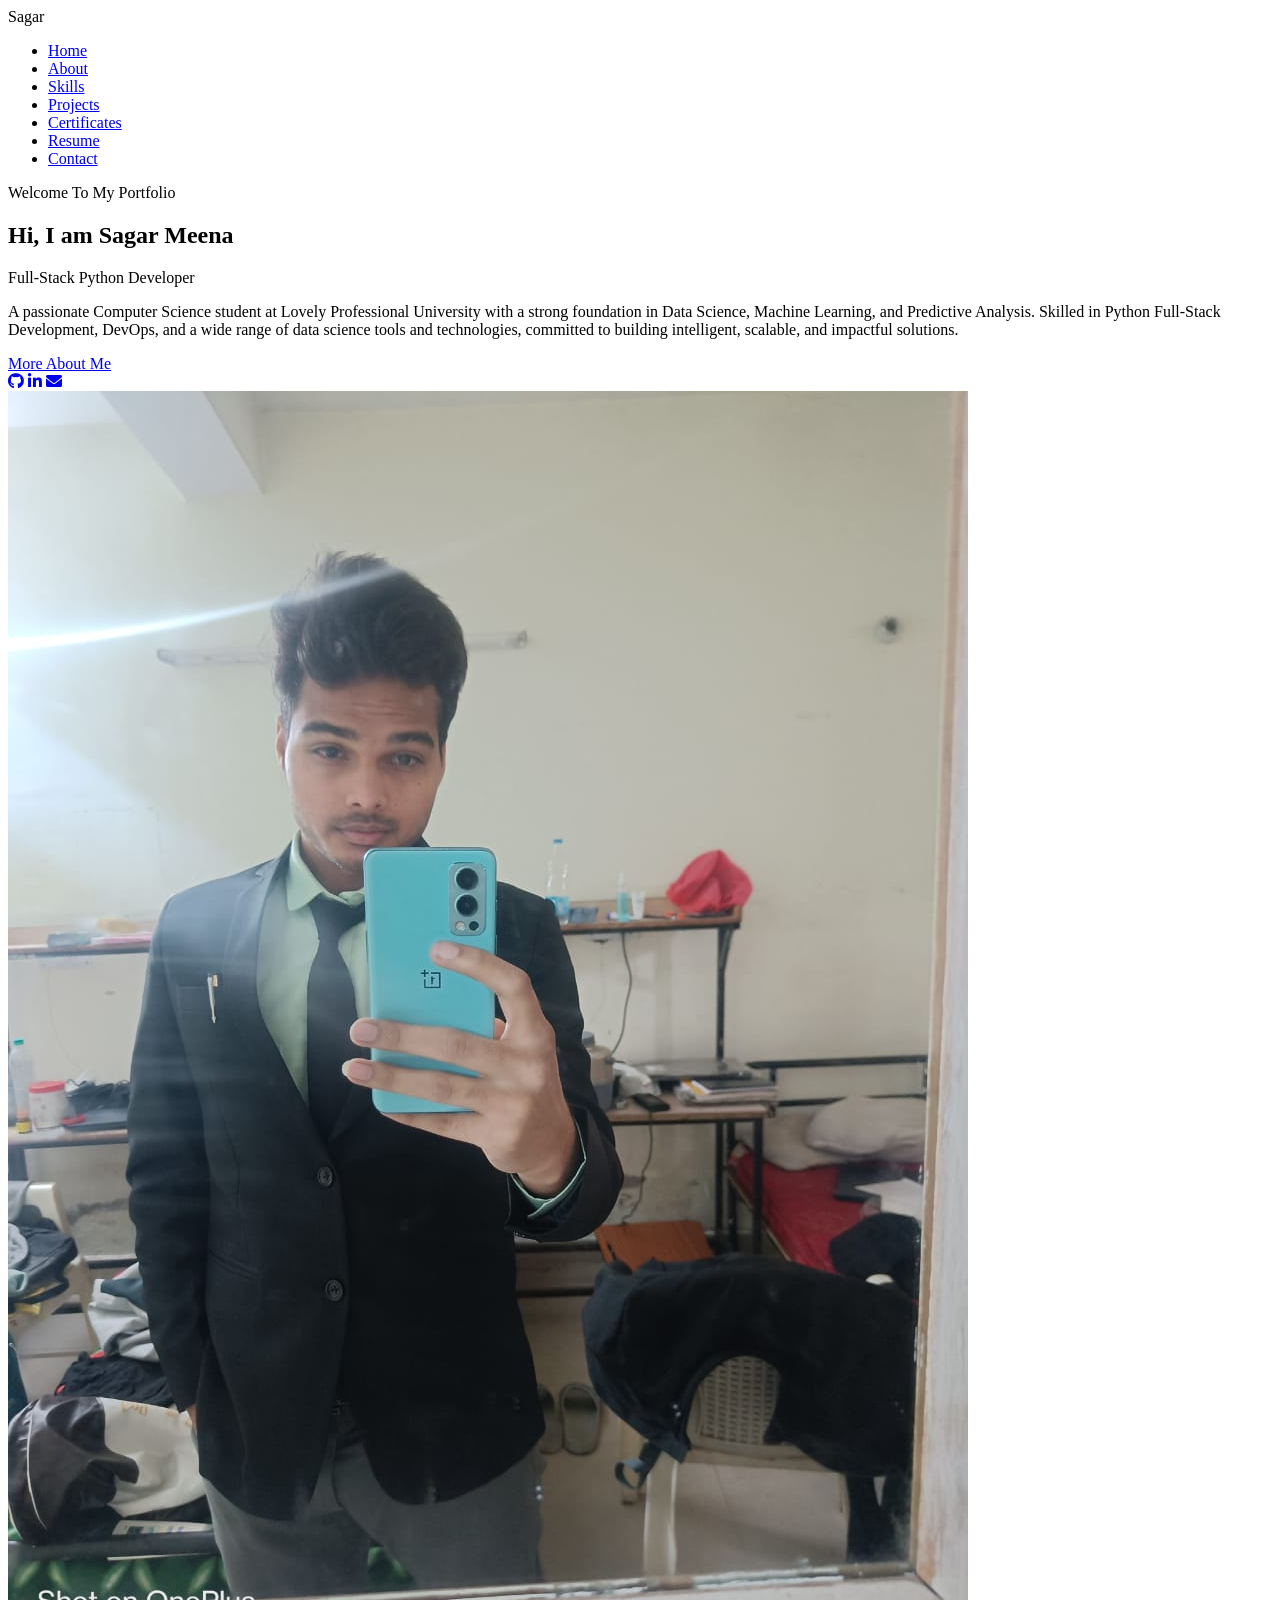
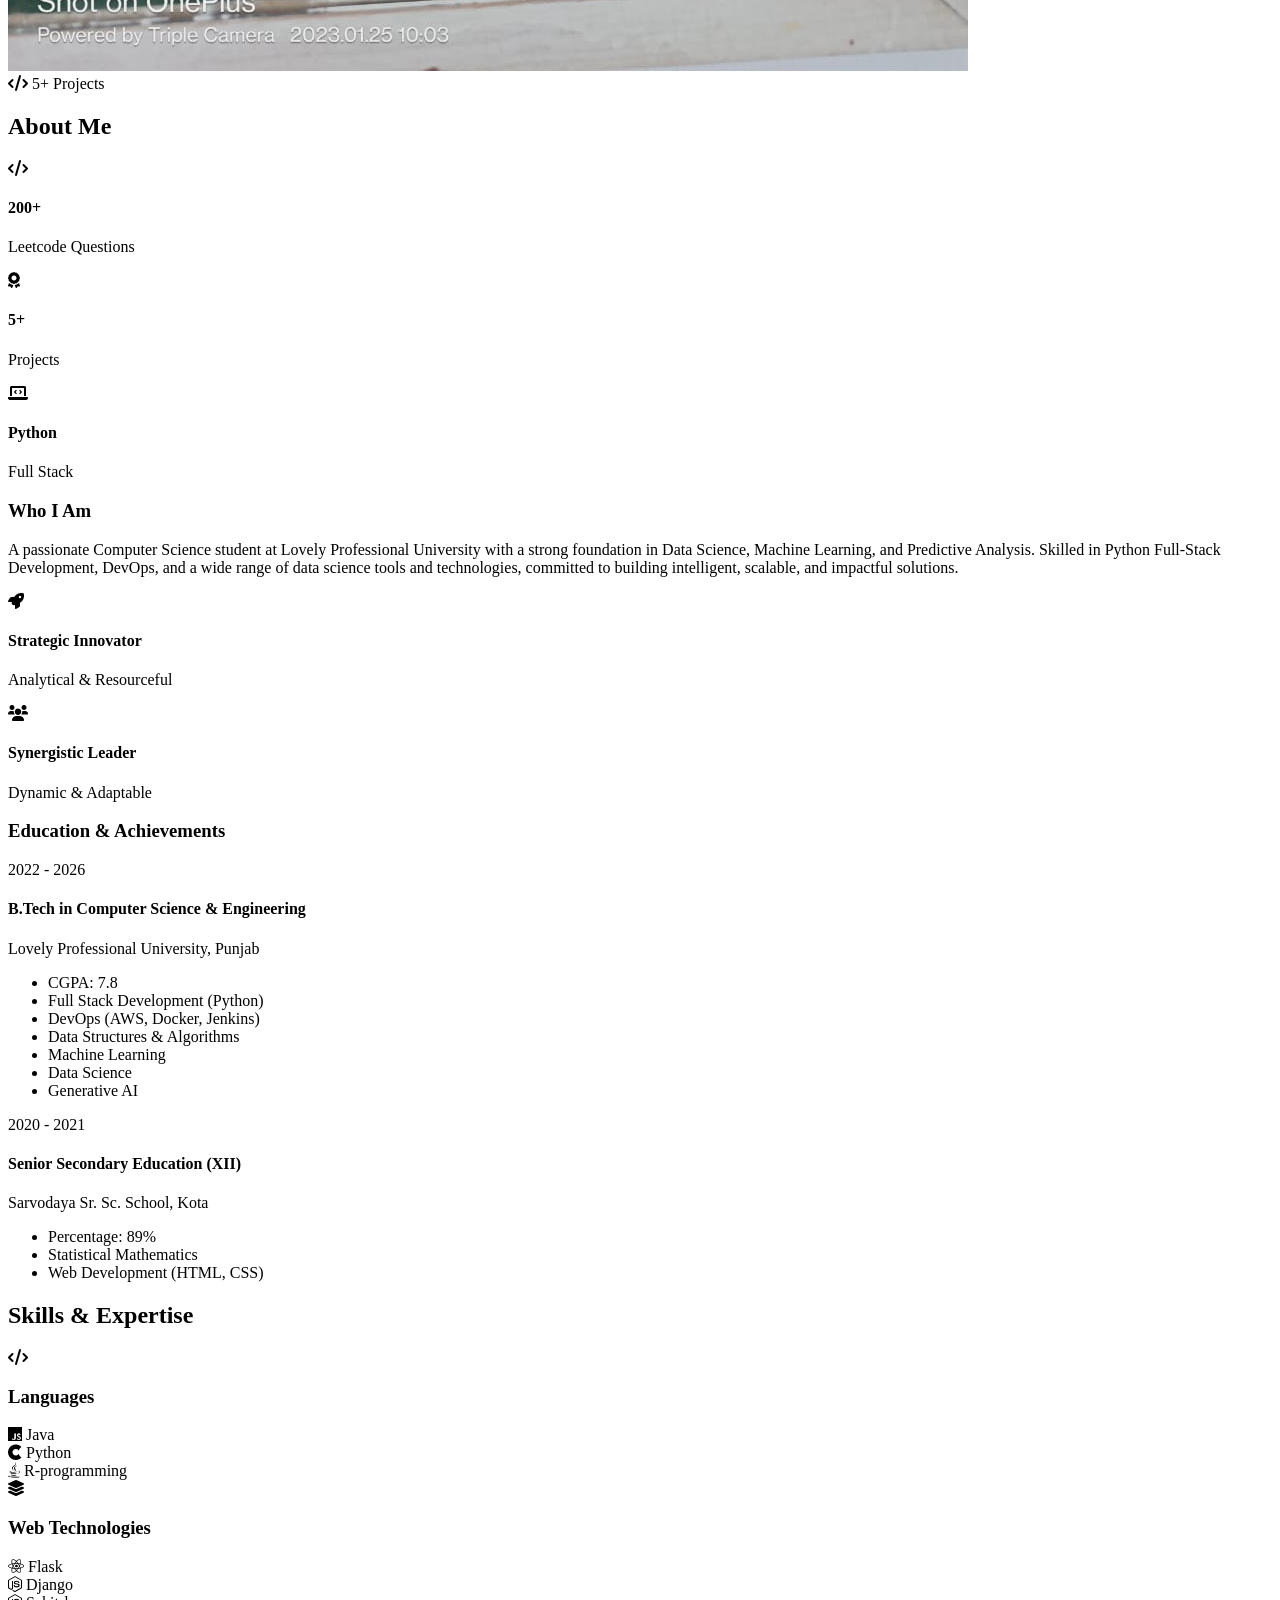
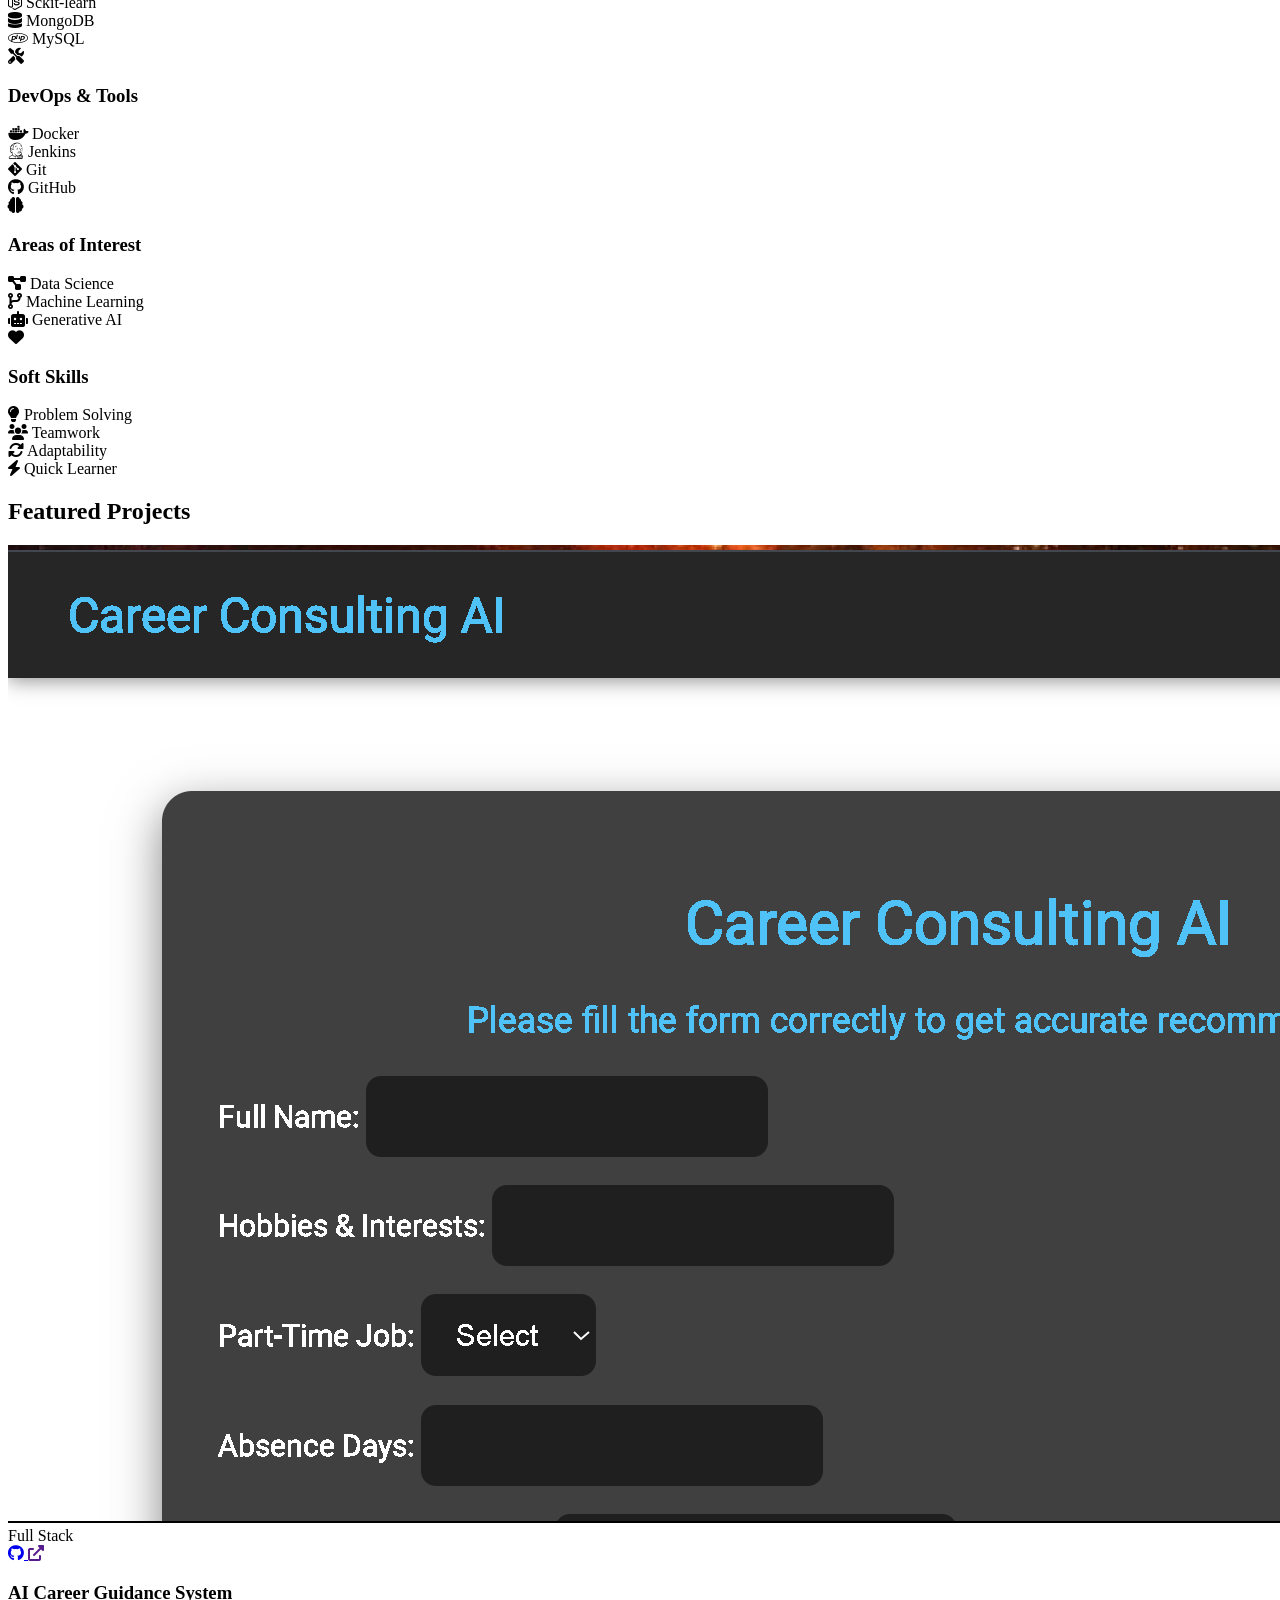
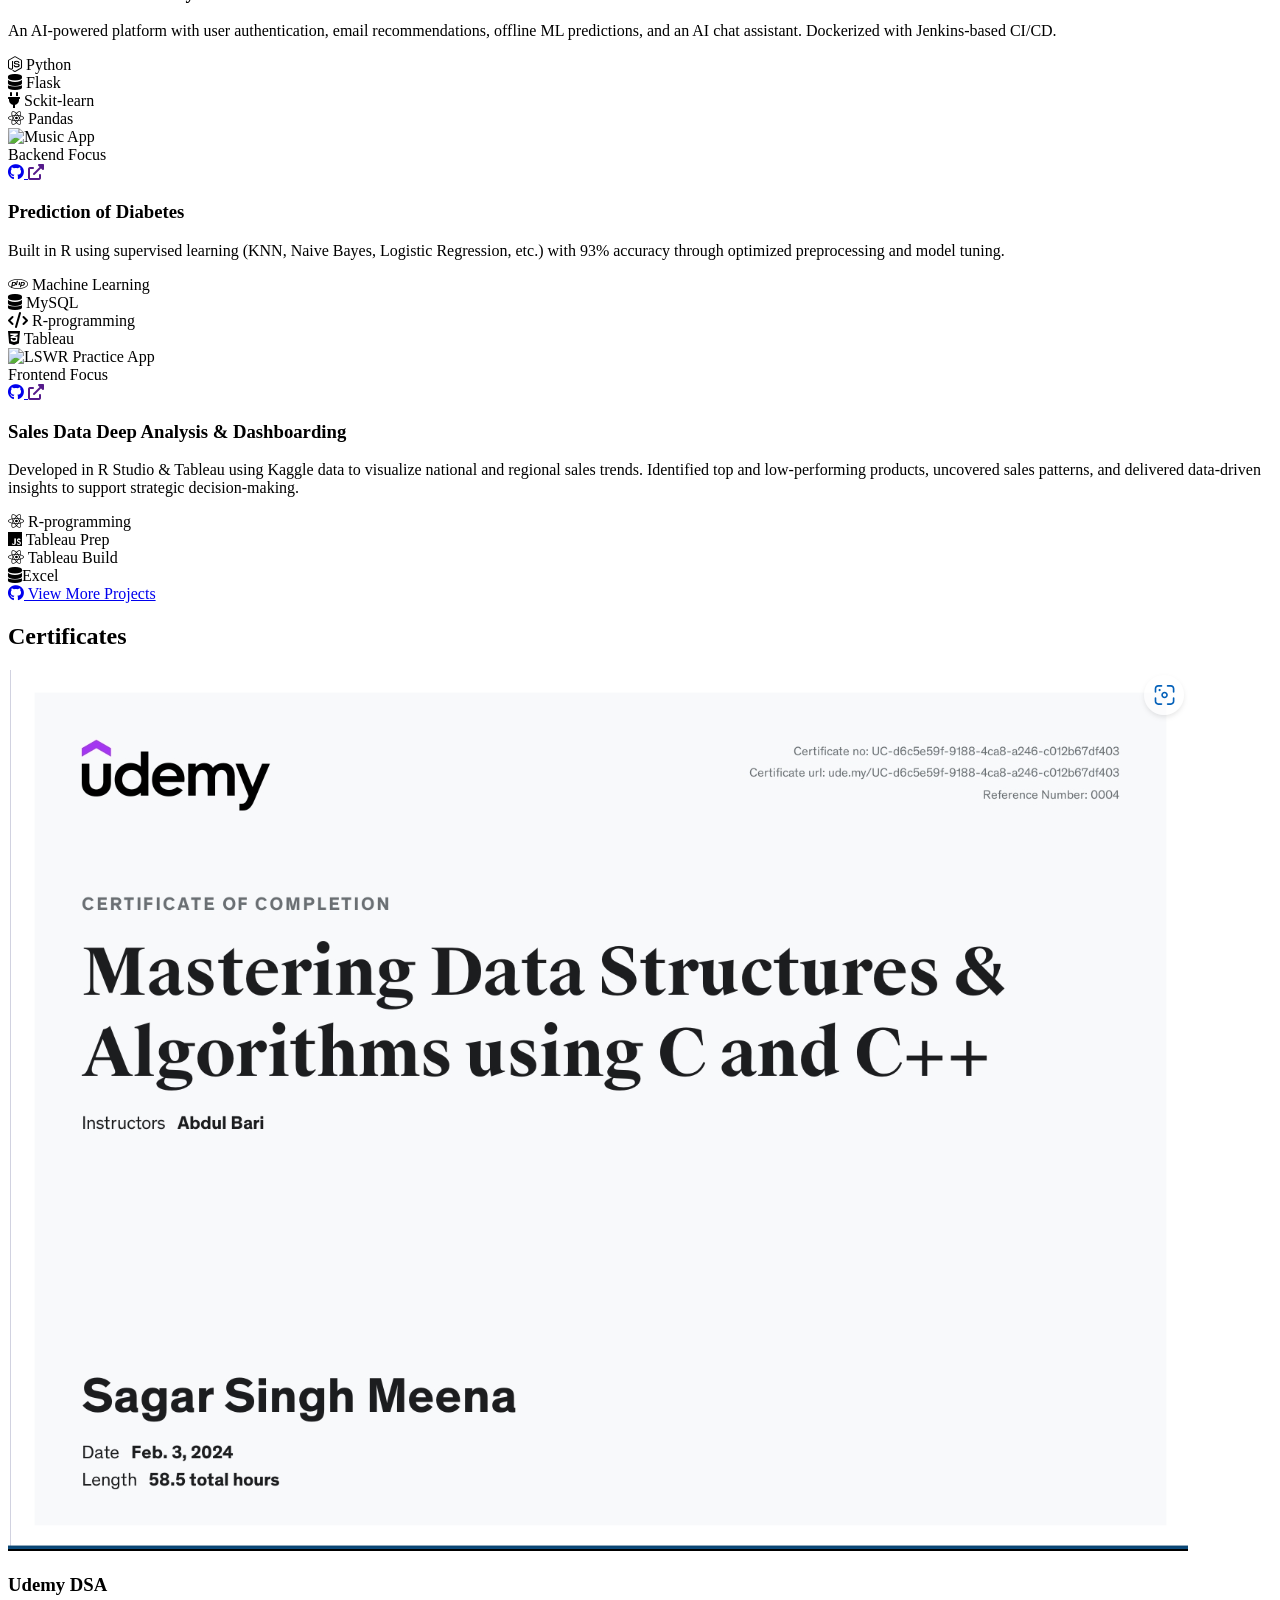
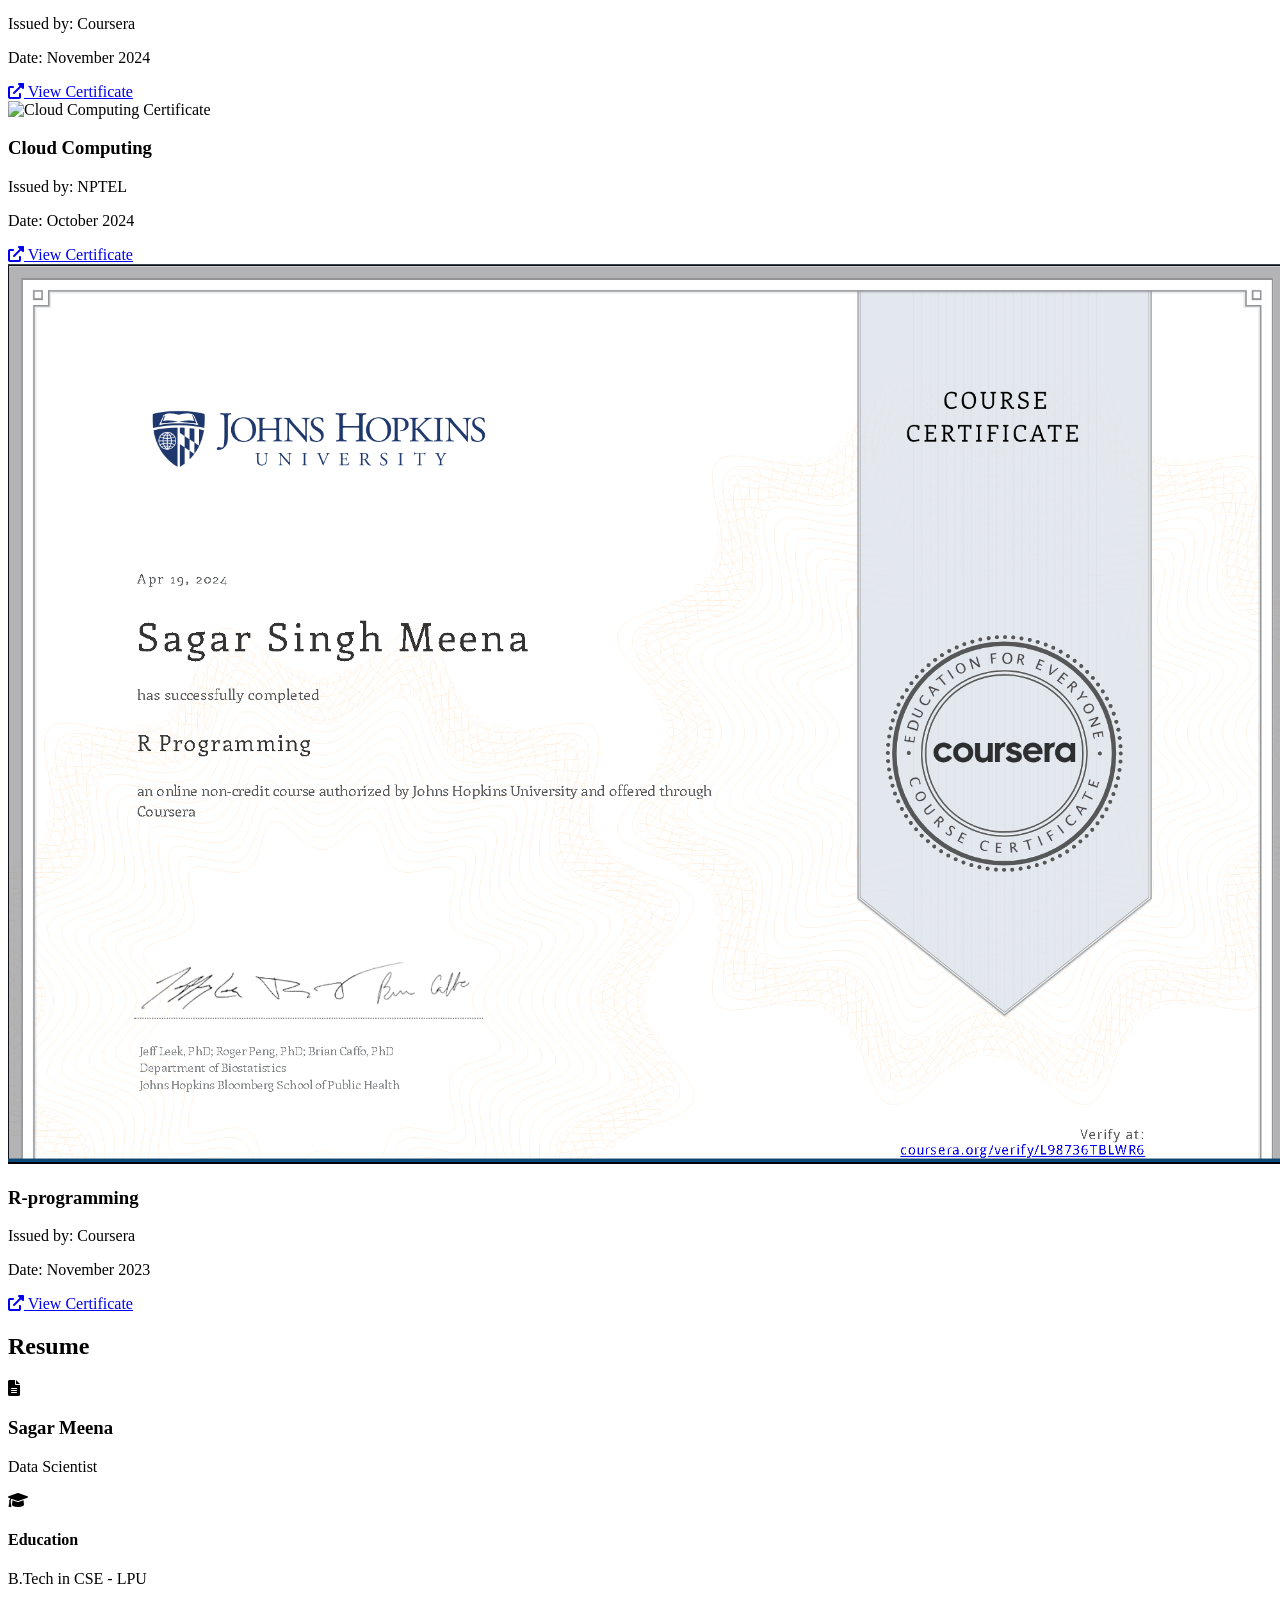
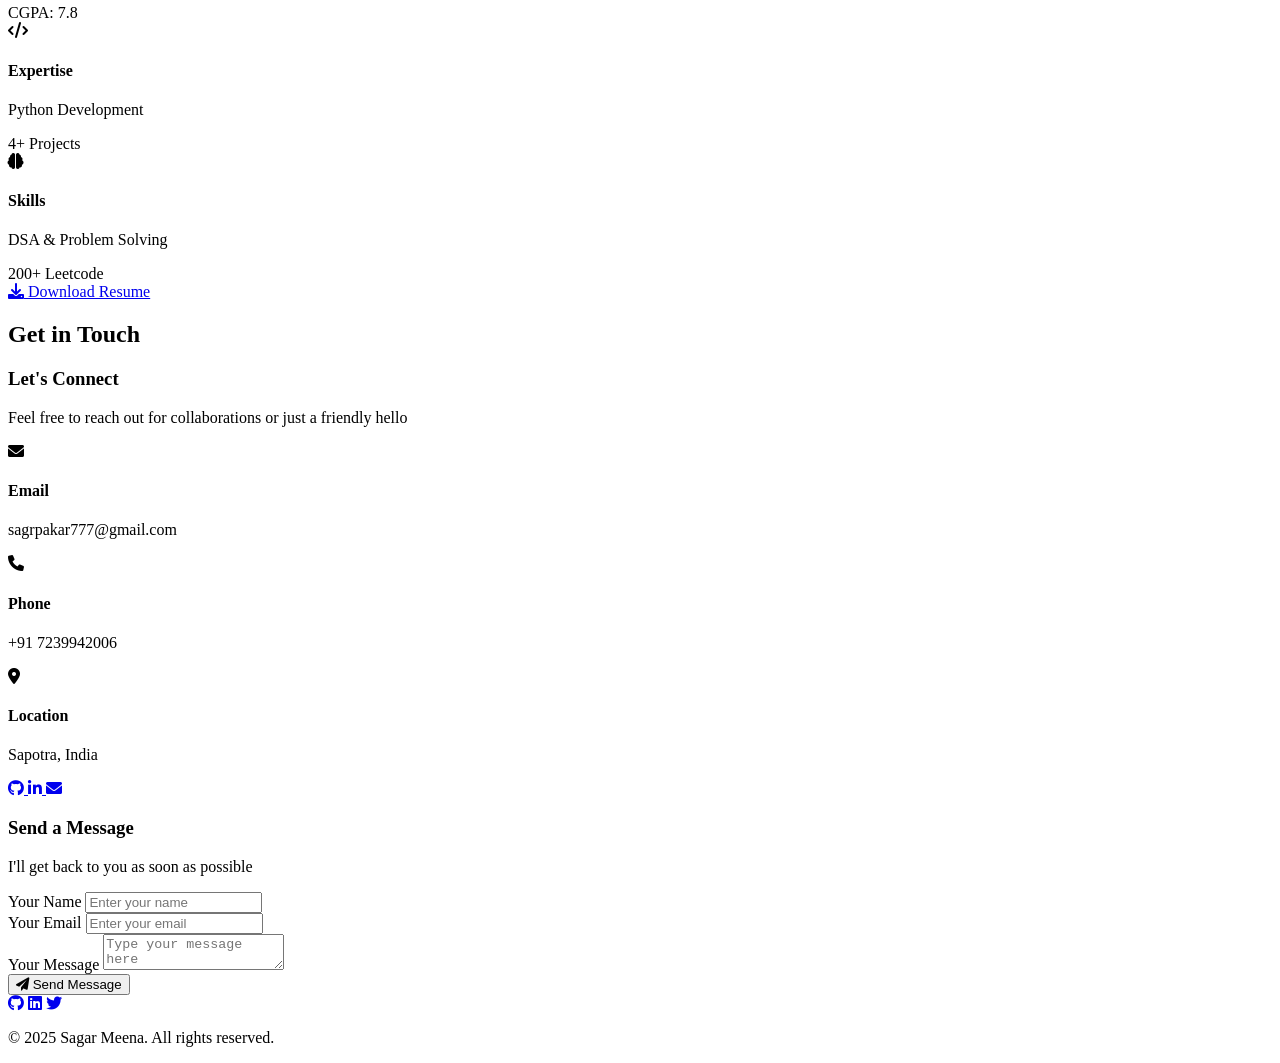
==== index.html @ 025fe332 "pushed to git" ====
<!DOCTYPE html>
<html lang="en">
<head>
    <meta charset="UTF-8">
    <meta name="viewport" content="width=device-width, initial-scale=1.0">
    <title>Sagar Meena | Portfolio</title>
    <link rel="stylesheet" href="styles.css">
    <link rel="stylesheet" href="https://cdnjs.cloudflare.com/ajax/libs/font-awesome/6.0.0/css/all.min.css">
    <link href="https://fonts.googleapis.com/css2?family=Poppins:wght@300;400;500;600;700&display=swap" rel="stylesheet">
</head>
<body>
    <!-- Header/Navigation -->
    <header>
        <nav class="navbar">
            <div class="logo">Sagar</div>
            <ul class="nav-links">
                <li><a href="#home">Home</a></li>
                <li><a href="#about">About</a></li>
                <li><a href="#skills">Skills</a></li>
                <li><a href="#projects">Projects</a></li>
                <li><a href="#certificates">Certificates</a></li>
                <li><a href="#resume">Resume</a></li>
                <li><a href="#contact">Contact</a></li>
            </ul>
            <div class="hamburger">
                <span></span>
                <span></span>
                <span></span>
            </div>
        </nav>
    </header>

    <!-- Hero Section -->
    <section id="home" class="hero">
        <div class="hero-content">
            <p class="welcome-text">Welcome To My Portfolio</p>
            <h1>Hi, I am <span>Sagar</span> Meena</h1>
            <p>Full-Stack Python Developer</p>
            <p>A passionate Computer Science student at Lovely Professional University with a strong foundation in Data Science, Machine Learning, and Predictive Analysis. Skilled in Python Full-Stack Development, DevOps, and a wide range of data science tools and technologies, committed to building intelligent, scalable, and impactful solutions.</p>
            <div class="hero-buttons">
                <a href="#about" class="btn more-about">More About Me</a>
                <div class="social-links">
                    <a href="https://github.com/YOSKERnerv" target="_blank"><i class="fab fa-github"></i></a>
                    <a href="https://www.linkedin.com/in/sagar-meena--/" target="_blank"><i class="fab fa-linkedin-in"></i></a>
                    <a href="sagrpakar777@gmail.com"><i class="fas fa-envelope"></i></a>
                </div>
            </div>
        </div>
        <div class="hero-image">
            <img src="./assets/images/Amit.jpg" alt="Amit Singh">
            <div class="client-badge">
                <i class="fas fa-code"></i>
                5+ Projects
            </div>
        </div>
    </section>

    <!-- About Section -->
    <section id="about" class="about">
        <h2>About Me</h2>
        <div class="about-container">
            <div class="about-left">
                <div class="quick-info">
                    <div class="info-item">
                        <i class="fas fa-code"></i>
                        <div>
                            <h4>200+</h4>
                            <p>Leetcode Questions</p>
                        </div>
                    </div>
                    <div class="info-item">
                        <i class="fas fa-award"></i>
                        <div>
                            <h4>5+</h4>
                            <p>Projects</p>
                        </div>
                    </div>
                    <div class="info-item">
                        <i class="fas fa-laptop-code"></i>
                        <div>
                            <h4>Python</h4>
                            <p>Full Stack</p>
                        </div>
                    </div>
                </div>
                <div class="bio-section">
                    <h3>Who I Am</h3>
                    <p>A passionate Computer Science student at Lovely Professional University with a strong foundation in Data Science, Machine Learning, and Predictive Analysis. Skilled in Python Full-Stack Development, DevOps, and a wide range of data science tools and technologies, committed to building intelligent, scalable, and impactful solutions.</p>
                    <div class="bio-highlights">
                        <div class="highlight-item">
                            <i class="fas fa-rocket"></i>
                            <div>
                                <h4>Strategic Innovator</h4>
                                <p>Analytical & Resourceful</p>
                            </div>
                        </div>
                        <div class="highlight-item">
                            <i class="fas fa-users"></i>
                            <div>
                                <h4>Synergistic Leader</h4>
                                <p>Dynamic & Adaptable</p>
                            </div>
                        </div>
                    </div>
                </div>
            </div>
            
            <div class="about-right">
                <div class="education-section">
                    <h3>Education & Achievements</h3>
                    <div class="timeline">
                        <div class="timeline-item current">
                            <div class="timeline-content">
                                <span class="date">2022 - 2026</span>
                                <h4>B.Tech in Computer Science & Engineering</h4>
                                <p>Lovely Professional University, Punjab</p>
                                <ul class="achievements">
                                    <li>CGPA: 7.8</li>
                                    <li>Full Stack Development (Python)</li>
                                    <li>DevOps (AWS, Docker, Jenkins)</li>
                                    <li>Data Structures & Algorithms</li>
                                    <li>Machine Learning</li>
                                    <li>Data Science</li>
                                    <li>Generative AI</li>
                                </ul>
                            </div>
                        </div>
                        <div class="timeline-item">
                            <div class="timeline-content">
                                <span class="date">2020 - 2021</span>
                                <h4>Senior Secondary Education (XII)</h4>
                                <p>Sarvodaya Sr. Sc. School, Kota</p>
                                <ul class="achievements">
                                    <li>Percentage: 89%</li>
                                    <li>Statistical Mathematics</li>
                                    <li>Web Development (HTML, CSS)</li>
                                </ul>
                            </div>
                        </div>
                    </div>
                </div>
            </div>
        </div>
    </section>

    <!-- Skills Section -->
    <section id="skills" class="skills">
        <h2>Skills & Expertise</h2>
        <div class="skills-container">
            <div class="skill-category">
                <div class="skill-header">
                    <i class="fas fa-code"></i>
                    <h3>Languages</h3>
                </div>
                <div class="skill-items">
                    <div class="skill-tag"><i class="fab fa-js"></i> Java</div>
                    <div class="skill-tag"><i class="fab fa-cuttlefish"></i> Python</div>
                    <div class="skill-tag"><i class="fab fa-java"></i> R-programming</div>
                </div>
            </div>

            <div class="skill-category">
                <div class="skill-header">
                    <i class="fas fa-layer-group"></i>
                    <h3>Web Technologies</h3>
                </div>
                <div class="skill-items">
                    <div class="skill-tag"><i class="fab fa-react"></i> Flask</div>
                    <div class="skill-tag"><i class="fab fa-node-js"></i> Django</div>
                    <div class="skill-tag"><i class="fab fa-node-js"></i> Sckit-learn</div>
                    <div class="skill-tag"><i class="fas fa-database"></i> MongoDB</div>
                    <div class="skill-tag"><i class="fab fa-php"></i> MySQL</div>
                </div>
            </div>

            <div class="skill-category">
                <div class="skill-header">
                    <i class="fas fa-tools"></i>
                    <h3>DevOps & Tools</h3>
                </div>
                <div class="skill-items">
                    <div class="skill-tag"><i class="fab fa-docker"></i> Docker</div>
                    <div class="skill-tag"><i class="fab fa-jenkins"></i> Jenkins</div>
                    <div class="skill-tag"><i class="fab fa-git-alt"></i> Git</div>
                    <div class="skill-tag"><i class="fab fa-github"></i> GitHub</div>
                </div>
            </div>

            <div class="skill-category">
                <div class="skill-header">
                    <i class="fas fa-brain"></i>
                    <h3>Areas of Interest</h3>
                </div>
                <div class="skill-items">
                    <div class="skill-tag"><i class="fas fa-project-diagram"></i> Data Science</div>
                    <div class="skill-tag"><i class="fas fa-code-branch"></i> Machine Learning</div>
                    <div class="skill-tag"><i class="fas fa-robot"></i> Generative AI</div>
                </div>
            </div>

            <div class="skill-category soft-skills">
                <div class="skill-header">
                    <i class="fas fa-heart"></i>
                    <h3>Soft Skills</h3>
                </div>
                <div class="skill-items">
                    <div class="skill-tag"><i class="fas fa-lightbulb"></i> Problem Solving</div>
                    <div class="skill-tag"><i class="fas fa-users"></i> Teamwork</div>
                    <div class="skill-tag"><i class="fas fa-sync-alt"></i> Adaptability</div>
                    <div class="skill-tag"><i class="fas fa-bolt"></i> Quick Learner</div>
                </div>
            </div>
        </div>
    </section>

    <!-- Projects Section -->
    <section id="projects" class="projects">
        <h2>Featured Projects</h2>
        <div class="projects-grid">
            <div class="project-card">
                <div class="project-image">
                    <img src="./assets/images/aicarrer.png" alt="Chat App">
                    <div class="project-overlay">
                        <div class="project-type">Full Stack</div>
                        <div class="project-links">
                            <a href="https://github.com/YOSKERnerv/-AICounselorWebsite.git" target="_blank" class="project-link">
                                <i class="fab fa-github"></i>
                            </a>
                            <a href="" target="_blank" class="project-link">
                                <i class="fas fa-external-link-alt"></i>
                            </a>
                        </div>
                    </div>
                </div>
                <div class="project-content">
                    <h3>AI Career Guidance System</h3>
                    <p>An AI-powered platform with user authentication, email recommendations, offline ML predictions, and an AI chat assistant. Dockerized with Jenkins-based CI/CD.</p>
                    <div class="tech-stack">
                        <div class="tech-tag"><i class="fab fa-node-js"></i> Python</div>
                        <div class="tech-tag"><i class="fas fa-database"></i> Flask</div>
                        <div class="tech-tag"><i class="fas fa-plug"></i> Sckit-learn</div>
                        <div class="tech-tag"><i class="fab fa-react"></i> Pandas</div>
                    </div>
                </div>
            </div>

            <div class="project-card">
                <div class="project-image">
                    <img src="./assets/images/Screenshot 2024-11-10 223735.png" alt="Music App">
                    <div class="project-overlay">
                        <div class="project-type">Backend Focus</div>
                        <div class="project-links">
                            <a href="https://github.com/YOSKERnerv/Machine-Learning.git" target="_blank" class="project-link">
                                <i class="fab fa-github"></i>
                            </a>
                            <a href="" target="_blank" class="project-link">
                                <i class="fas fa-external-link-alt"></i>
                            </a>
                        </div>
                    </div>
                </div>
                <div class="project-content">
                    <h3>Prediction of Diabetes </h3>
                    <p>Built in R using supervised learning (KNN, Naive Bayes, Logistic Regression, etc.) with 93% accuracy through optimized preprocessing and model tuning.</p>
                    <div class="tech-stack">
                        <div class="tech-tag"><i class="fab fa-php"></i> Machine Learning</div>
                        <div class="tech-tag"><i class="fas fa-database"></i> MySQL</div>
                        <div class="tech-tag"><i class="fas fa-code"></i> R-programming</div>
                        <div class="tech-tag"><i class="fab fa-css3-alt"></i> Tableau</div>
                    </div>
                </div>
            </div>

            <div class="project-card">
                <div class="project-image">
                    <img src="./assets/images/Screenshot 2025-04-22 015449.png" alt="LSWR Practice App">
                    <div class="project-overlay">
                        <div class="project-type">Frontend Focus</div>
                        <div class="project-links">
                            <a href="https://github.com/amit-singh-19/LSWR-practice-app" target="_blank" class="project-link">
                                <i class="fab fa-github"></i>
                            </a>
                            <a href="" target="_blank" class="project-link">
                                <i class="fas fa-external-link-alt"></i>
                            </a>
                        </div>
                    </div>
                </div>
                <div class="project-content">
                    <h3>Sales Data Deep Analysis & Dashboarding</h3>
                    <p>Developed in R Studio & Tableau using Kaggle data to visualize national and regional sales trends. Identified top and low-performing products, uncovered sales patterns, and delivered data-driven insights to support strategic decision-making.</p>
                    <div class="tech-stack">
                        <div class="tech-tag"><i class="fab fa-react"></i> R-programming</div>
                        <div class="tech-tag"><i class="fab fa-js"></i> Tableau Prep</div>
                        <div class="tech-tag"><i class="fab fa-react"></i> Tableau Build</div>
                        <div class="tech-tag"><i class="fas fa-database"></i>Excel</div>
                    </div>
                </div>
            </div>
        </div>

        <div class="more-projects">
            <a href="https://github.com/YOSKERnerv/Tableu.git" target="_blank" class="btn primary">
                <i class="fab fa-github"></i>
                View More Projects
            </a>
        </div>
    </section>

    <!-- Certificates Section -->
    <section id="certificates" class="certificates">
        <h2>Certificates</h2>
        <div class="certificates-grid">
            <div class="certificate-card">
                <div class="certificate-image">
                    <img src="./assets/certificates/udemy.png" alt="DevOps Certificate">
                </div>
                <div class="certificate-content">
                    <h3>Udemy DSA</h3>
                    <p>Issued by: Coursera</p>
                    <p>Date: November 2024</p>
                    <a href="./assets/certificates/UdemyDSA.pdf" target="_blank" class="btn primary">
                        <i class="fas fa-external-link-alt"></i>
                        View Certificate
                    </a>
                </div>
            </div>

            <div class="certificate-card">
                <div class="certificate-image">
                    <img src="./assets/certificates/Screenshot 2025-04-22 142923.png" alt="Cloud Computing Certificate">
                </div>
                <div class="certificate-content">
                    <h3>Cloud Computing</h3>
                    <p>Issued by: NPTEL</p>
                    <p>Date: October 2024</p>
                    <a href="./assets/certificates/Cloud Computing NPTEL.pdf" target="_blank" class="btn primary">
                        <i class="fas fa-external-link-alt"></i>
                        View Certificate
                    </a>
                </div>
            </div>

            <div class="certificate-card">
                <div class="certificate-image">
                    <img src="./assets/certificates/rprogramming.png" alt="Data structure certificate">
                </div>
                <div class="certificate-content">
                    <h3>R-programming</h3>
                    <p>Issued by: Coursera</p>
                    <p>Date: November 2023</p>
                    <a href="./assets/certificates/Coursera ProgrammingInR.pdf" target="_blank" class="btn primary">
                        <i class="fas fa-external-link-alt"></i>
                        View Certificate
                    </a>
                </div>
            </div>
        </div>
    </section>

    <!-- Resume Section -->
    <section id="resume" class="resume">
        <h2>Resume</h2>
        <div class="resume-content">
            <div class="resume-card">
                <div class="resume-header">
                    <div class="resume-icon">
                        <i class="fas fa-file-alt"></i>
                    </div>
                    <h3>Sagar Meena</h3>
                    <p>Data Scientist</p>
                </div>
                <div class="resume-details">
                    <div class="detail-item">
                        <i class="fas fa-graduation-cap"></i>
                        <div>
                            <h4>Education</h4>
                            <p>B.Tech in CSE - LPU</p>
                            <span>CGPA: 7.8</span>
                        </div>
                    </div>
                    <div class="detail-item">
                        <i class="fas fa-code"></i>
                        <div>
                            <h4>Expertise</h4>
                            <p>Python Development</p>
                            <span>4+ Projects</span>
                        </div>
                    </div>
                    <div class="detail-item">
                        <i class="fas fa-brain"></i>
                        <div>
                            <h4>Skills</h4>
                            <p>DSA & Problem Solving</p>
                            <span>200+ Leetcode</span>
                        </div>
                    </div>
                </div>
                <div class="resume-footer">
                    <a href="./assets/SpecialiseCV.pdf" class="btn primary" download>
                        <i class="fas fa-download"></i>
                        Download Resume
                    </a>
                </div>
            </div>
        </div>
    </section>

    <!-- Contact Section -->
    <section id="contact" class="contact">
        <h2>Get in Touch</h2>
        <div class="contact-container">
            <div class="contact-info">
                <div class="contact-header">
                    <h3>Let's Connect</h3>
                    <p>Feel free to reach out for collaborations or just a friendly hello</p>
                </div>
                <div class="contact-details">
                    <div class="contact-item">
                        <div class="contact-icon">
                            <i class="fas fa-envelope"></i>
                        </div>
                        <div class="contact-text">
                            <h4>Email</h4>
                            <p>sagrpakar777@gmail.com</p>
                        </div>
                    </div>
                    <div class="contact-item">
                        <div class="contact-icon">
                            <i class="fas fa-phone"></i>
                        </div>
                        <div class="contact-text">
                            <h4>Phone</h4>
                            <p>+91 7239942006</p>
                        </div>
                    </div>
                    <div class="contact-item">
                        <div class="contact-icon">
                            <i class="fas fa-map-marker-alt"></i>
                        </div>
                        <div class="contact-text">
                            <h4>Location</h4>
                            <p>Sapotra, India</p>
                        </div>
                    </div>
                </div>
                <div class="social-links">
                    <a href="https://github.com/YOSKERnerv" target="_blank" class="social-link">
                        <i class="fab fa-github"></i>
                    </a>
                    <a href="https://www.linkedin.com/in/sagar-meena--/" target="_blank" class="social-link">
                        <i class="fab fa-linkedin-in"></i>
                    </a>
                    <a href="sagarpakar777@gmail.com" class="social-link">
                        <i class="fas fa-envelope"></i>
                    </a>
                </div>
            </div>
            <form id="contact-form" class="contact-form">
                <div class="form-header">
                    <h3>Send a Message</h3>
                    <p>I'll get back to you as soon as possible</p>
                </div>
                <div class="form-group">
                    <label for="name">Your Name</label>
                    <input type="text" id="name" name="name" placeholder="Enter your name" required>
                </div>
                <div class="form-group">
                    <label for="email">Your Email</label>
                    <input type="email" id="email" name="email" placeholder="Enter your email" required>
                </div>
                <div class="form-group">
                    <label for="message">Your Message</label>
                    <textarea id="message" name="message" placeholder="Type your message here" required></textarea>
                </div>
                <button type="submit" class="btn primary">
                    <i class="fas fa-paper-plane"></i>
                    Send Message
                </button>
            </form>
        </div>
    </section>

    <!-- Footer -->
    <footer>
        <div class="footer-content">
            <div class="social-icons">
                <a href="https://github.com/YOSKERnerv" target="_blank"><i class="fab fa-github"></i></a>
                <a href="https://www.linkedin.com/in/sagar-meena--/" target="_blank"><i class="fab fa-linkedin"></i></a>
                <a href="#" target="_blank"><i class="fab fa-twitter"></i></a>
            </div>
            <p>&copy; 2025 Sagar Meena. All rights reserved.</p>
        </div>
    </footer>

    <script src="script.js"></script>
</body>
</html>
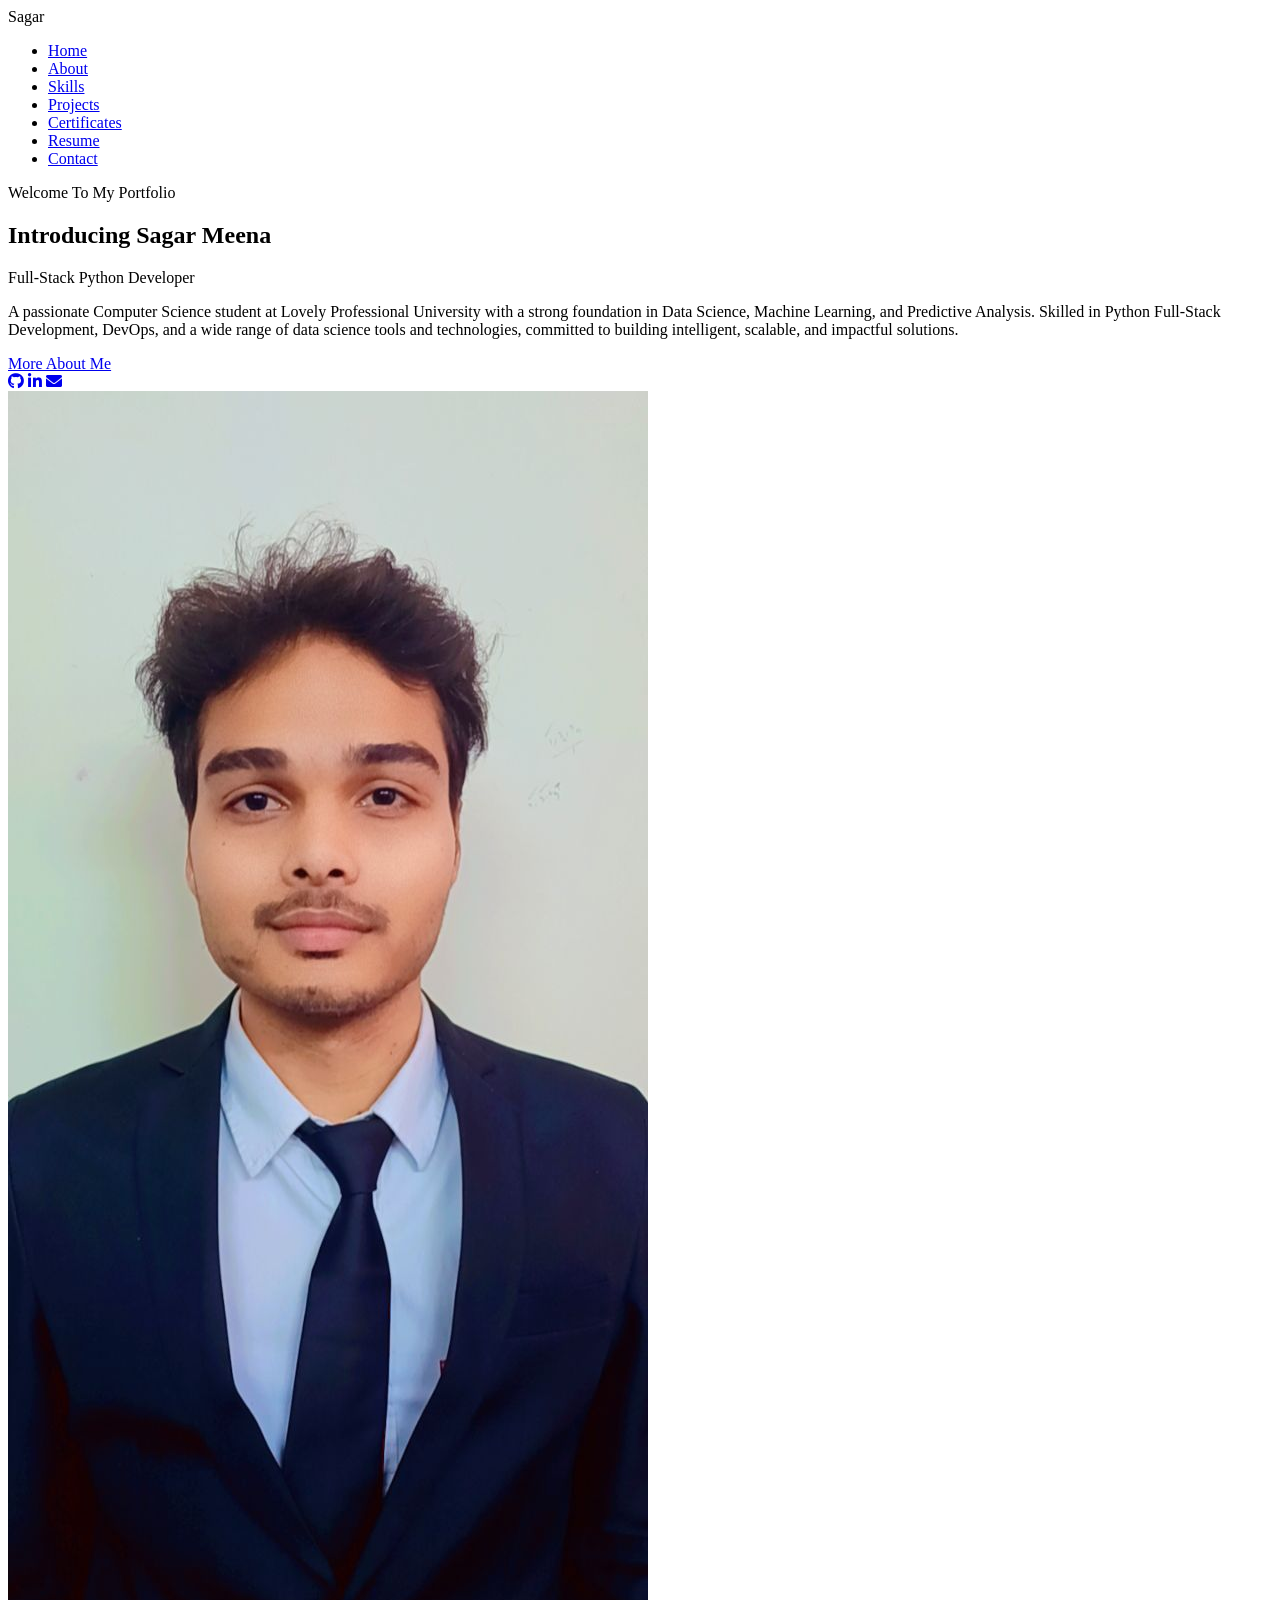
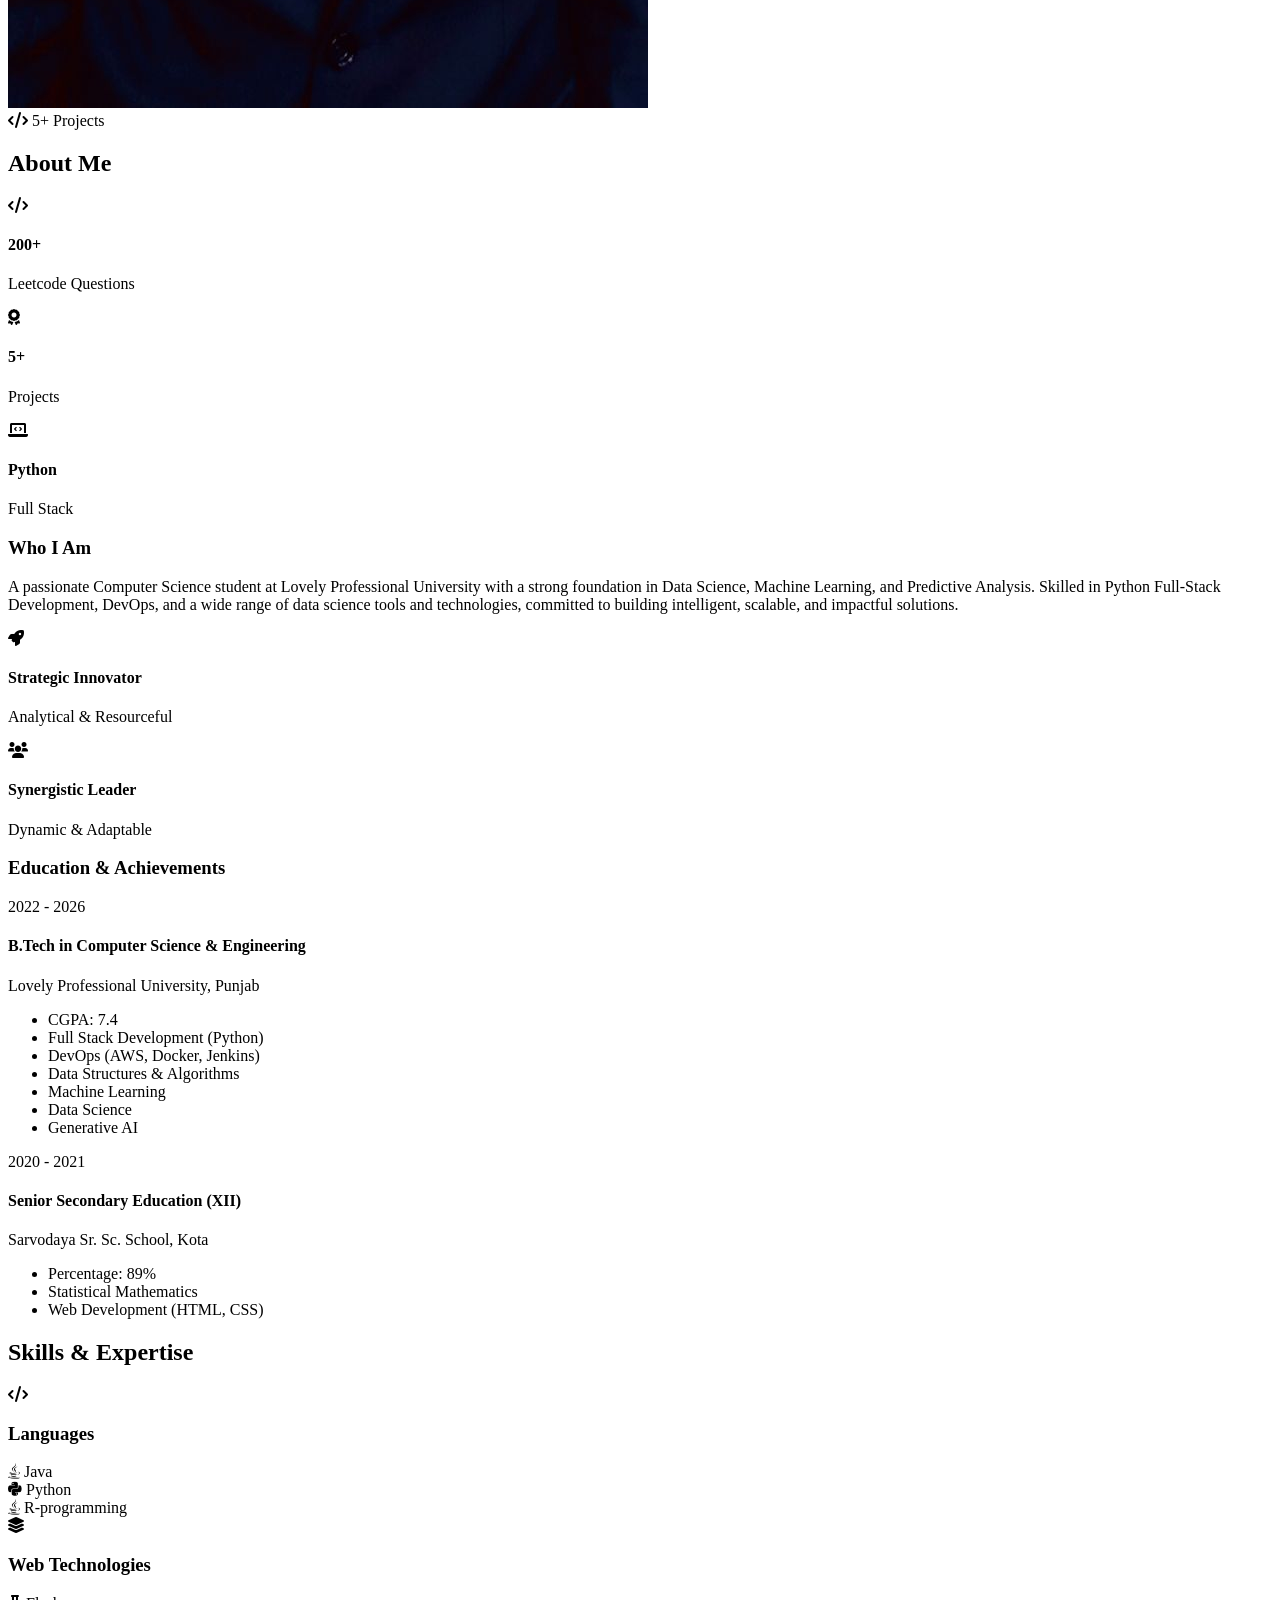
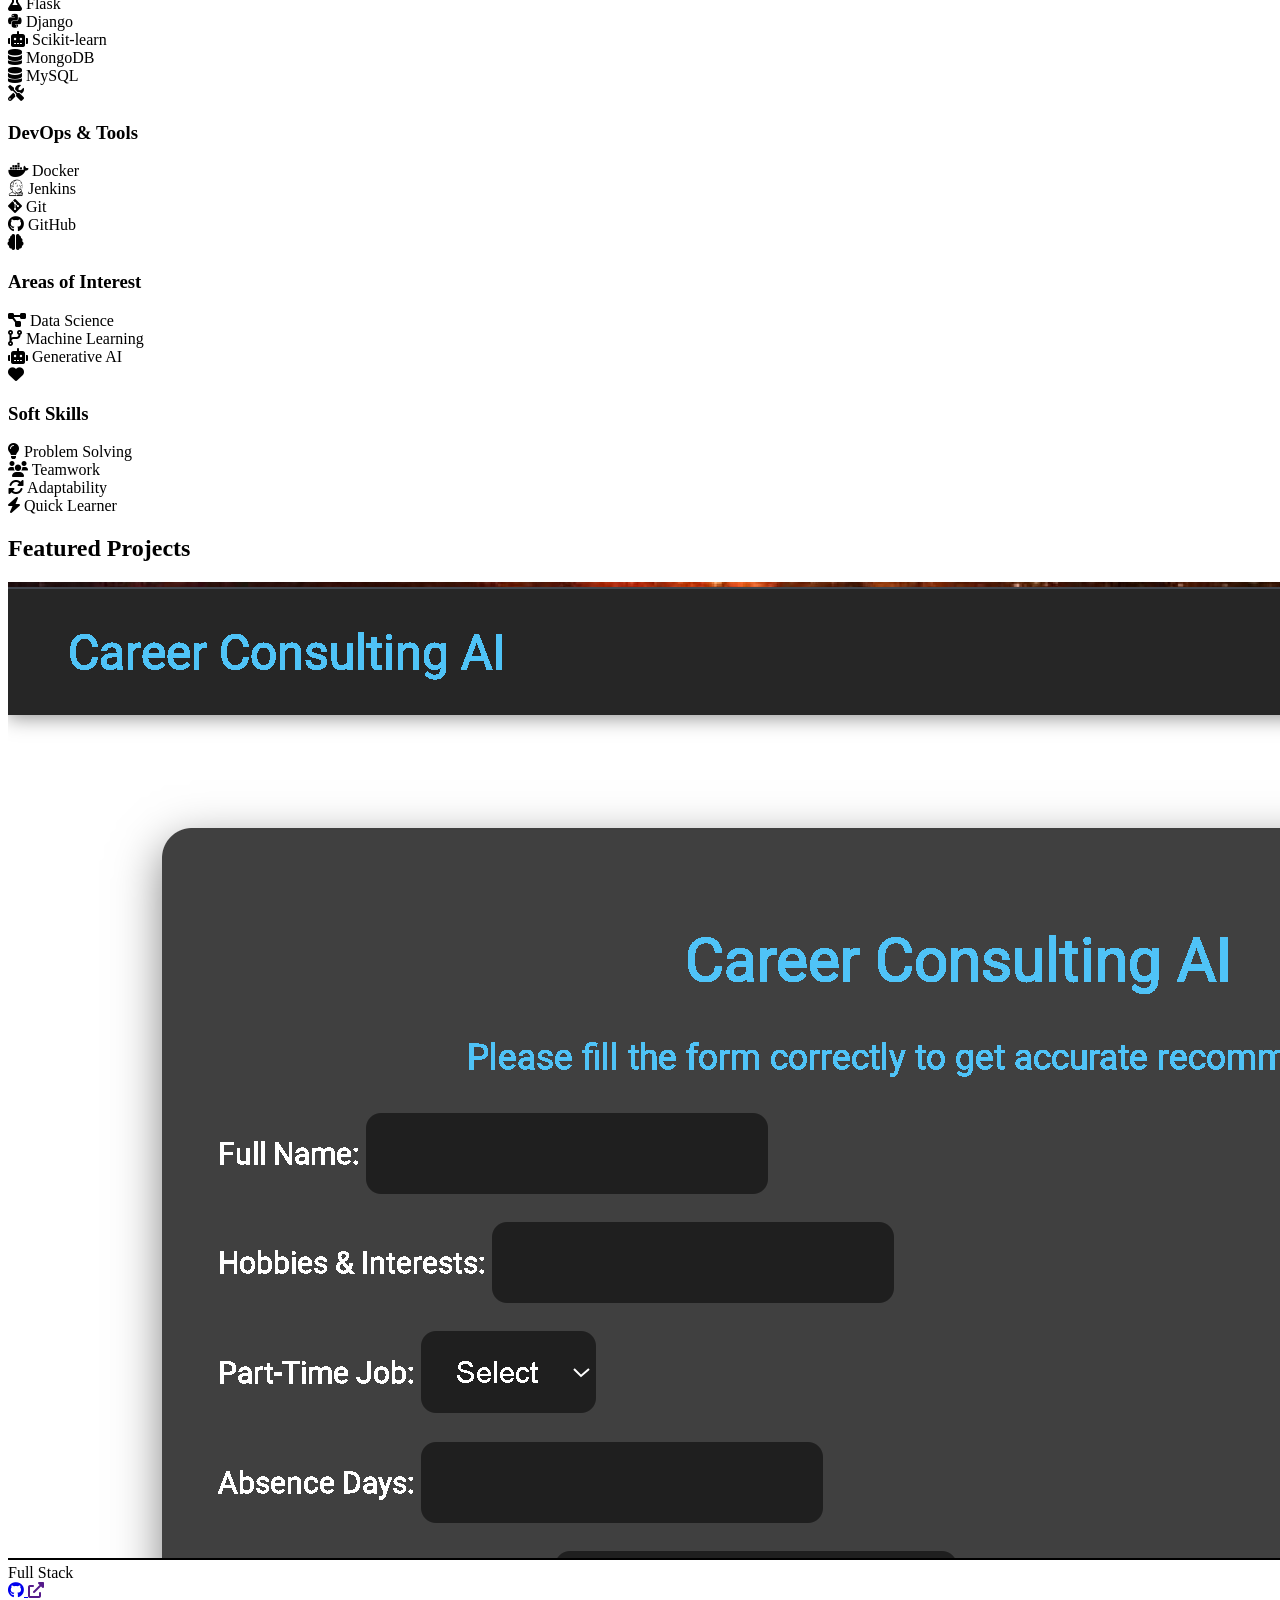
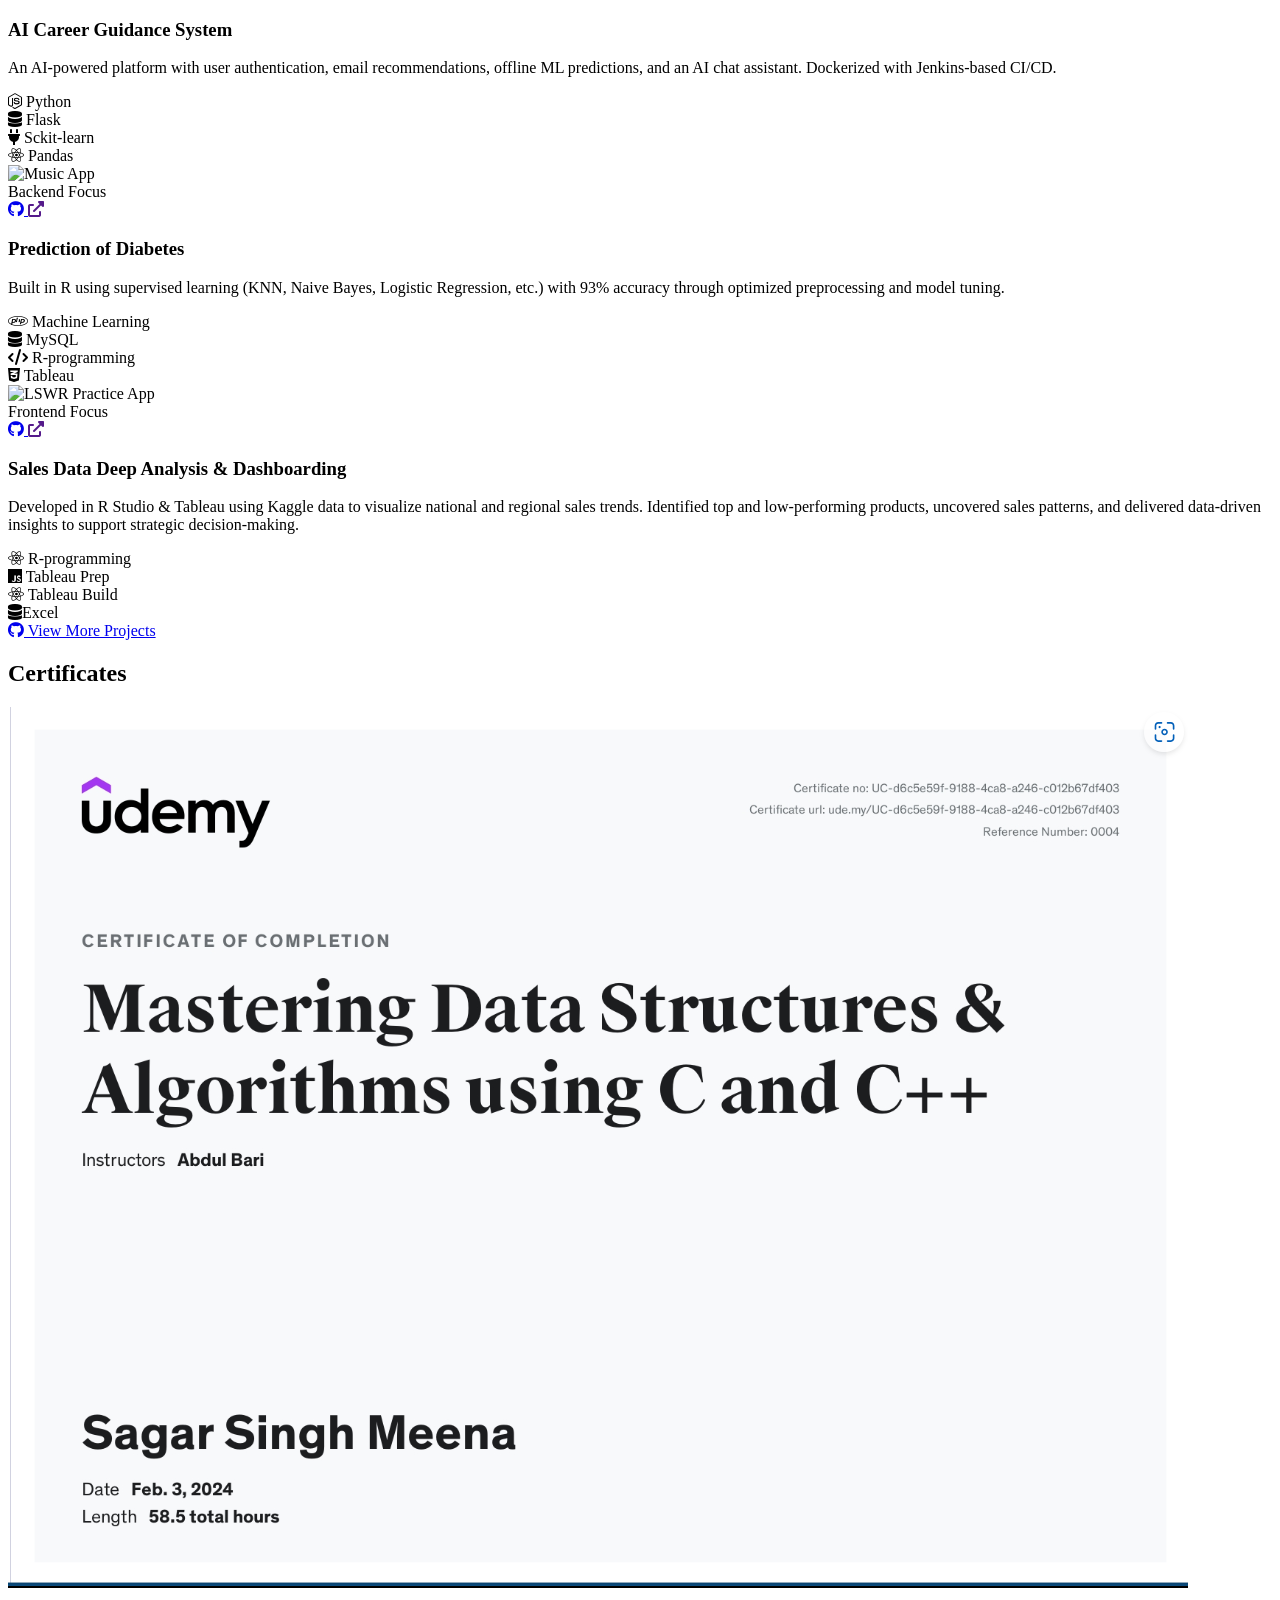
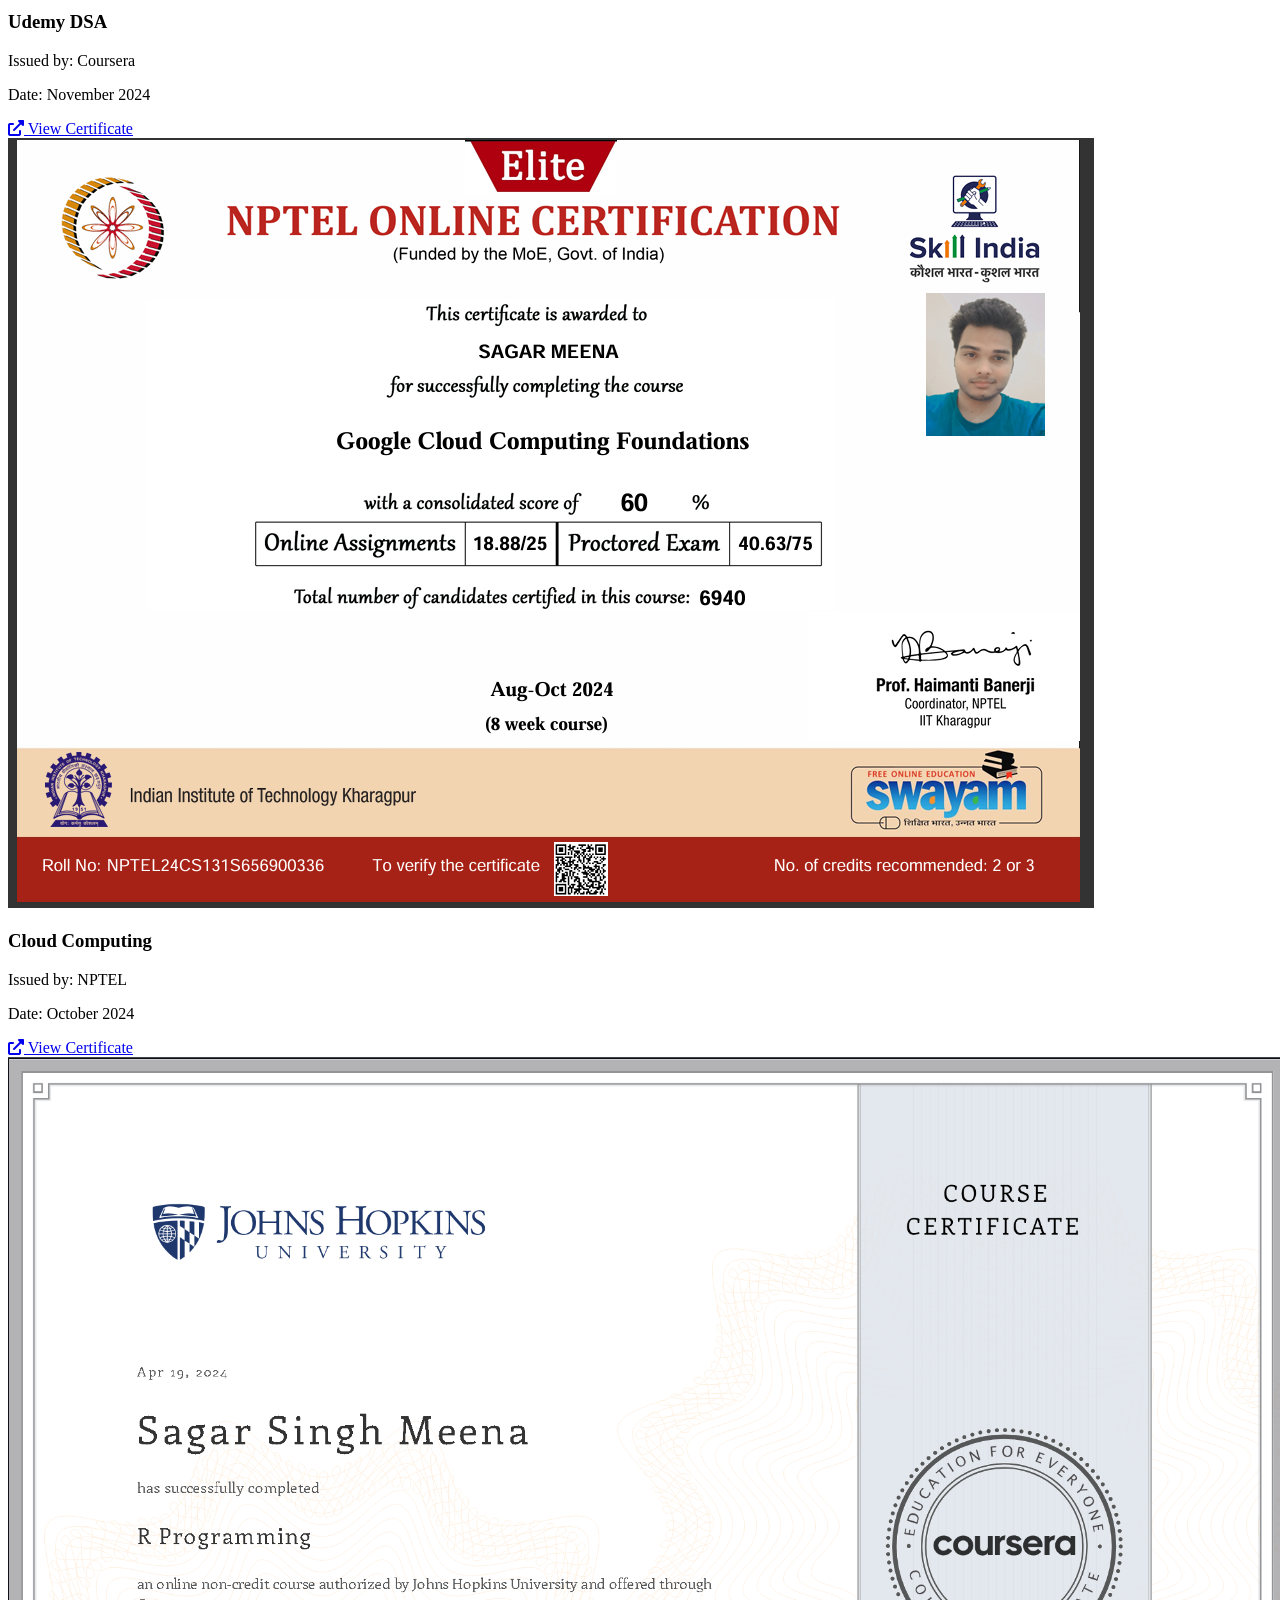
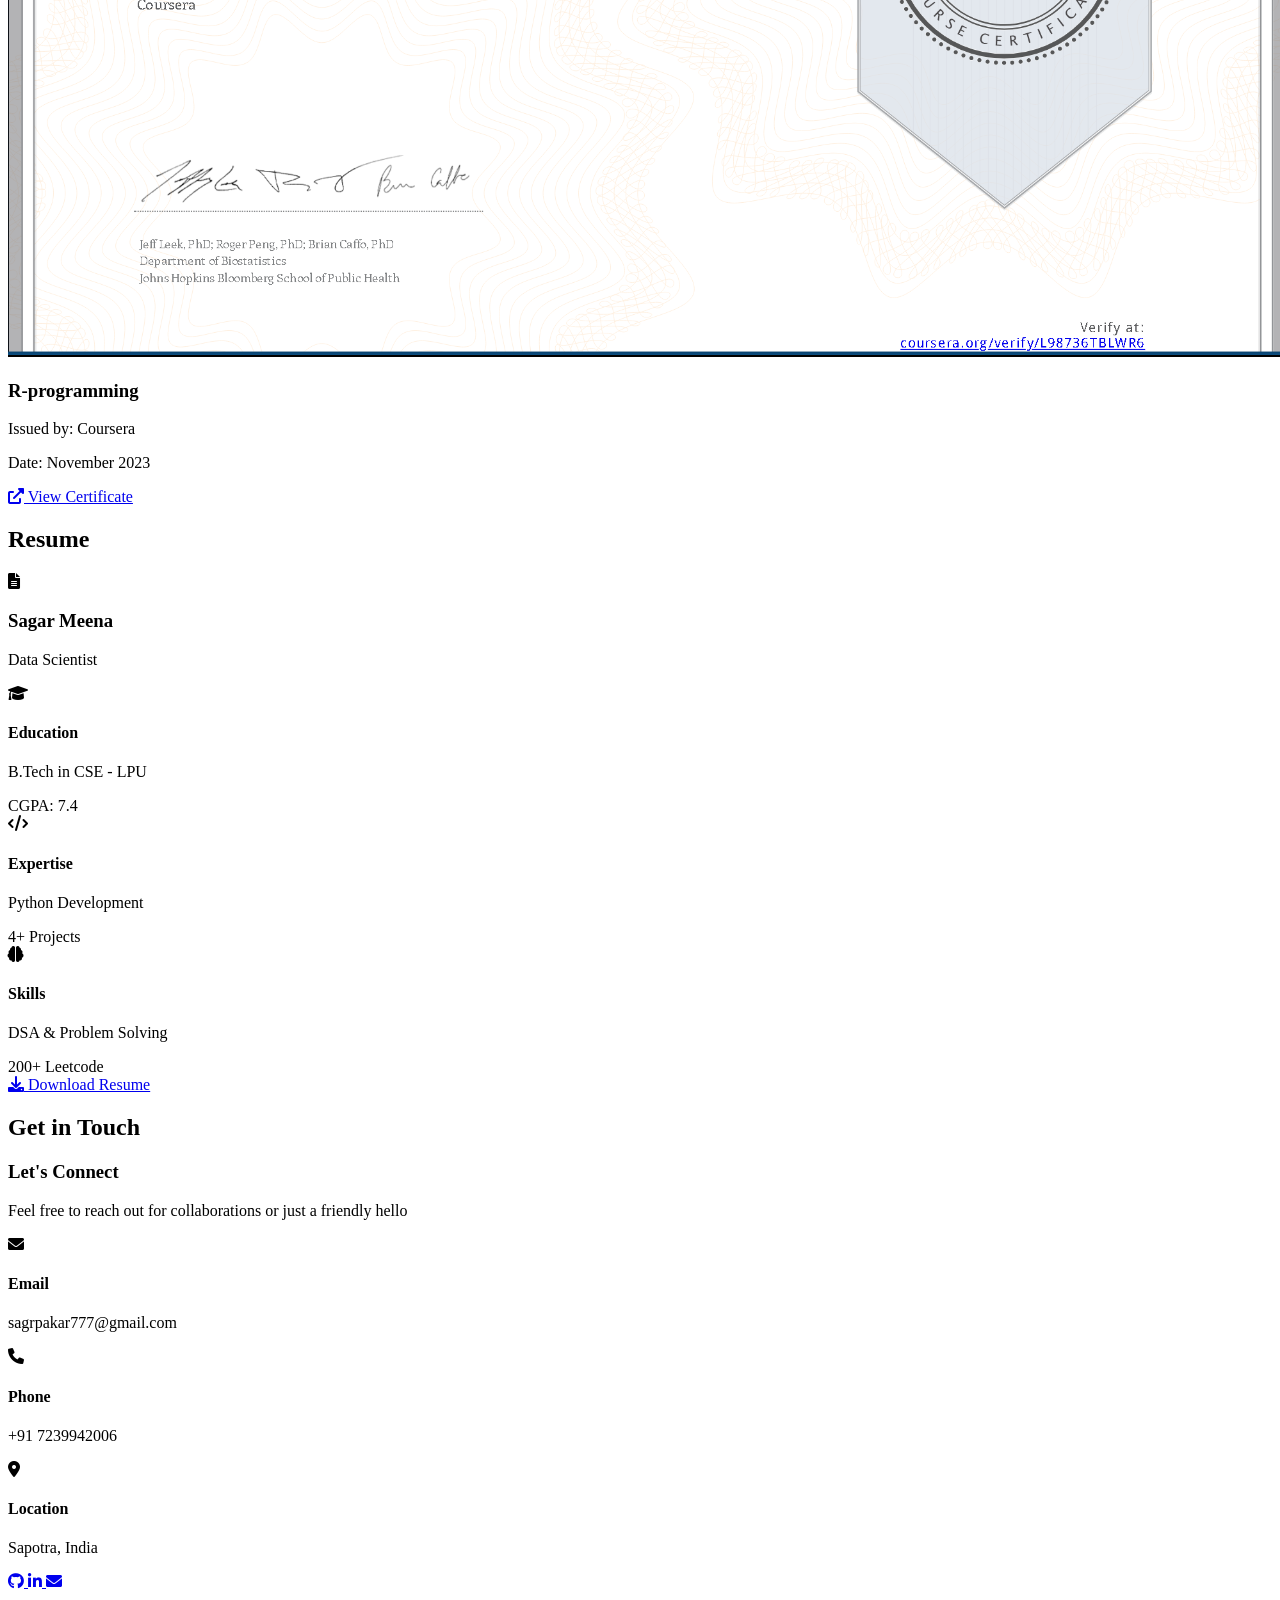
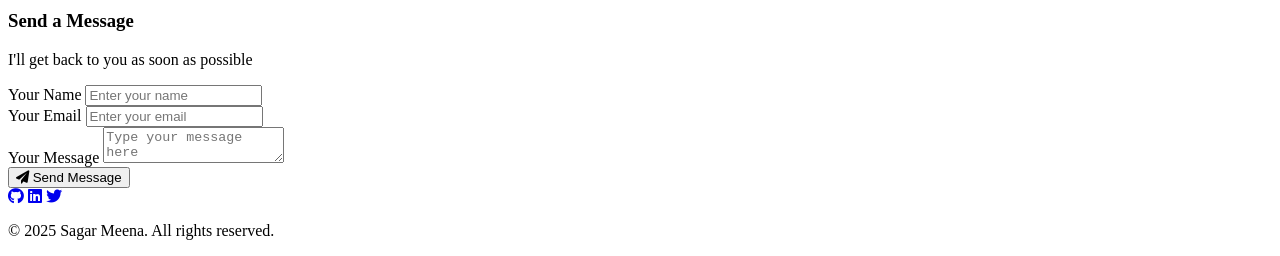
==== commit 6fbae86f: "added information 1" ====
--- a/index.html
+++ b/index.html
@@ -34,7 +34,7 @@
     <section id="home" class="hero">
         <div class="hero-content">
             <p class="welcome-text">Welcome To My Portfolio</p>
-            <h1>Hi, I am <span>Sagar</span> Meena</h1>
+            <h1>Introducing <span>Sagar</span> Meena</h1>
             <p>Full-Stack Python Developer</p>
             <p>A passionate Computer Science student at Lovely Professional University with a strong foundation in Data Science, Machine Learning, and Predictive Analysis. Skilled in Python Full-Stack Development, DevOps, and a wide range of data science tools and technologies, committed to building intelligent, scalable, and impactful solutions.</p>
             <div class="hero-buttons">
@@ -47,7 +47,7 @@
             </div>
         </div>
         <div class="hero-image">
-            <img src="./assets/images/Amit.jpg" alt="Amit Singh">
+            <img src="./assets/images/sagar.jpg" alt="Amit Singh">
             <div class="client-badge">
                 <i class="fas fa-code"></i>
                 5+ Projects
@@ -115,7 +115,7 @@
                                 <h4>B.Tech in Computer Science & Engineering</h4>
                                 <p>Lovely Professional University, Punjab</p>
                                 <ul class="achievements">
-                                    <li>CGPA: 7.8</li>
+                                    <li>CGPA: 7.4</li>
                                     <li>Full Stack Development (Python)</li>
                                     <li>DevOps (AWS, Docker, Jenkins)</li>
                                     <li>Data Structures & Algorithms</li>
@@ -153,8 +153,8 @@
                     <h3>Languages</h3>
                 </div>
                 <div class="skill-items">
-                    <div class="skill-tag"><i class="fab fa-js"></i> Java</div>
-                    <div class="skill-tag"><i class="fab fa-cuttlefish"></i> Python</div>
+                    <div class="skill-tag"><i class="fab fa-java"></i> Java</div>
+                    <div class="skill-tag"><i class="fab fa-python"></i> Python</div>
                     <div class="skill-tag"><i class="fab fa-java"></i> R-programming</div>
                 </div>
             </div>
@@ -165,12 +165,12 @@
                     <h3>Web Technologies</h3>
                 </div>
                 <div class="skill-items">
-                    <div class="skill-tag"><i class="fab fa-react"></i> Flask</div>
-                    <div class="skill-tag"><i class="fab fa-node-js"></i> Django</div>
-                    <div class="skill-tag"><i class="fab fa-node-js"></i> Sckit-learn</div>
-                    <div class="skill-tag"><i class="fas fa-database"></i> MongoDB</div>
-                    <div class="skill-tag"><i class="fab fa-php"></i> MySQL</div>
-                </div>
+                    <div class="skill-tag"><i class="fas fa-flask"></i> Flask</div> <!-- Flask -->
+                    <div class="skill-tag"><i class="fab fa-python"></i> Django</div> <!-- Django -->
+                    <div class="skill-tag"><i class="fas fa-robot"></i> Scikit-learn</div> <!-- Scikit-learn (no official logo, using robot) -->
+                    <div class="skill-tag"><i class="fas fa-database"></i> MongoDB</div> <!-- MongoDB -->
+                    <div class="skill-tag"><i class="fas fa-database"></i> MySQL</div> <!-- MySQL -->
+                </div>                
             </div>
 
             <div class="skill-category">
@@ -328,13 +328,13 @@
 
             <div class="certificate-card">
                 <div class="certificate-image">
-                    <img src="./assets/certificates/Screenshot 2025-04-22 142923.png" alt="Cloud Computing Certificate">
+                    <img src="./assets/certificates/cloud.png" alt="Cloud Computing Certificate">
                 </div>
                 <div class="certificate-content">
                     <h3>Cloud Computing</h3>
                     <p>Issued by: NPTEL</p>
                     <p>Date: October 2024</p>
-                    <a href="./assets/certificates/Cloud Computing NPTEL.pdf" target="_blank" class="btn primary">
+                    <a href="./assets/certificates/Google Cloud Computing Foundations (1).pdf" target="_blank" class="btn primary">
                         <i class="fas fa-external-link-alt"></i>
                         View Certificate
                     </a>
@@ -376,7 +376,7 @@
                         <div>
                             <h4>Education</h4>
                             <p>B.Tech in CSE - LPU</p>
-                            <span>CGPA: 7.8</span>
+                            <span>CGPA: 7.4</span>
                         </div>
                     </div>
                     <div class="detail-item">
@@ -397,7 +397,7 @@
                     </div>
                 </div>
                 <div class="resume-footer">
-                    <a href="./assets/SpecialiseCV.pdf" class="btn primary" download>
+                    <a href="./assets/SpecialisedCV.pdf" class="btn primary" download>
                         <i class="fas fa-download"></i>
                         Download Resume
                     </a>
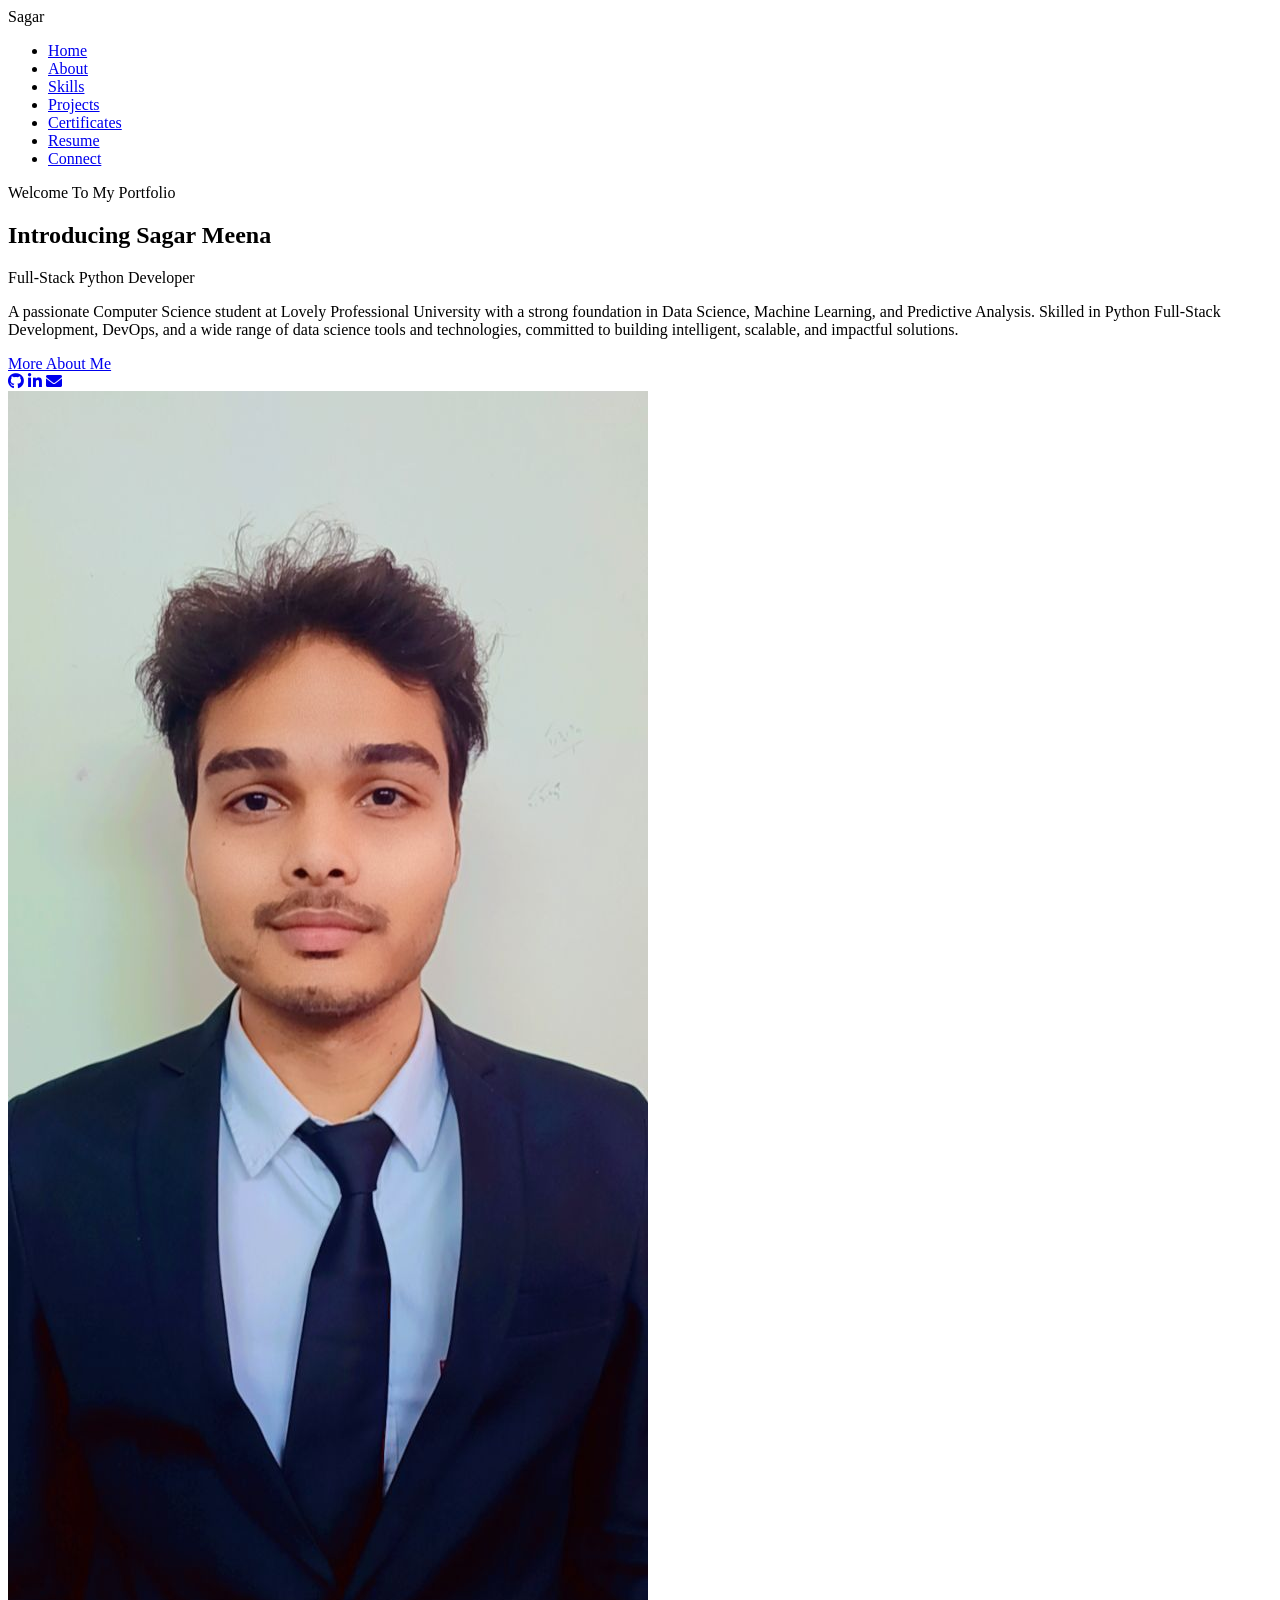
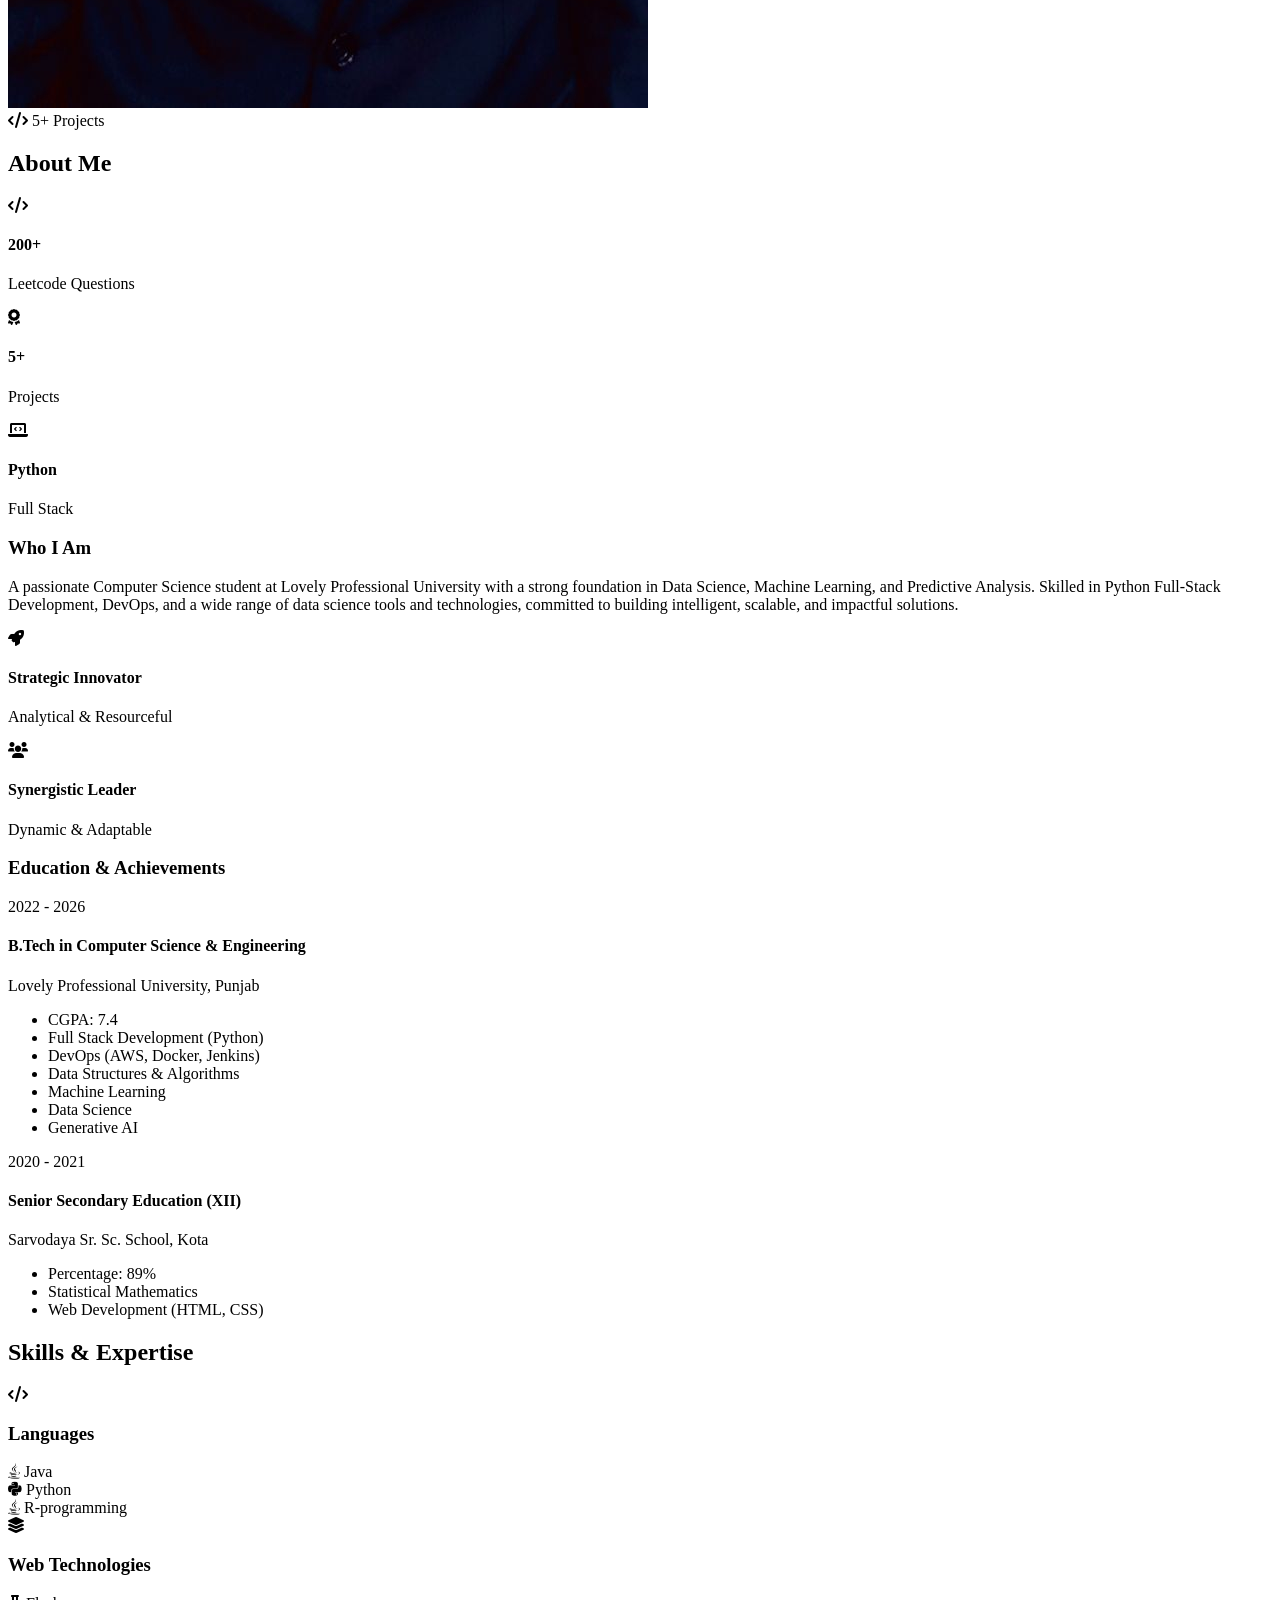
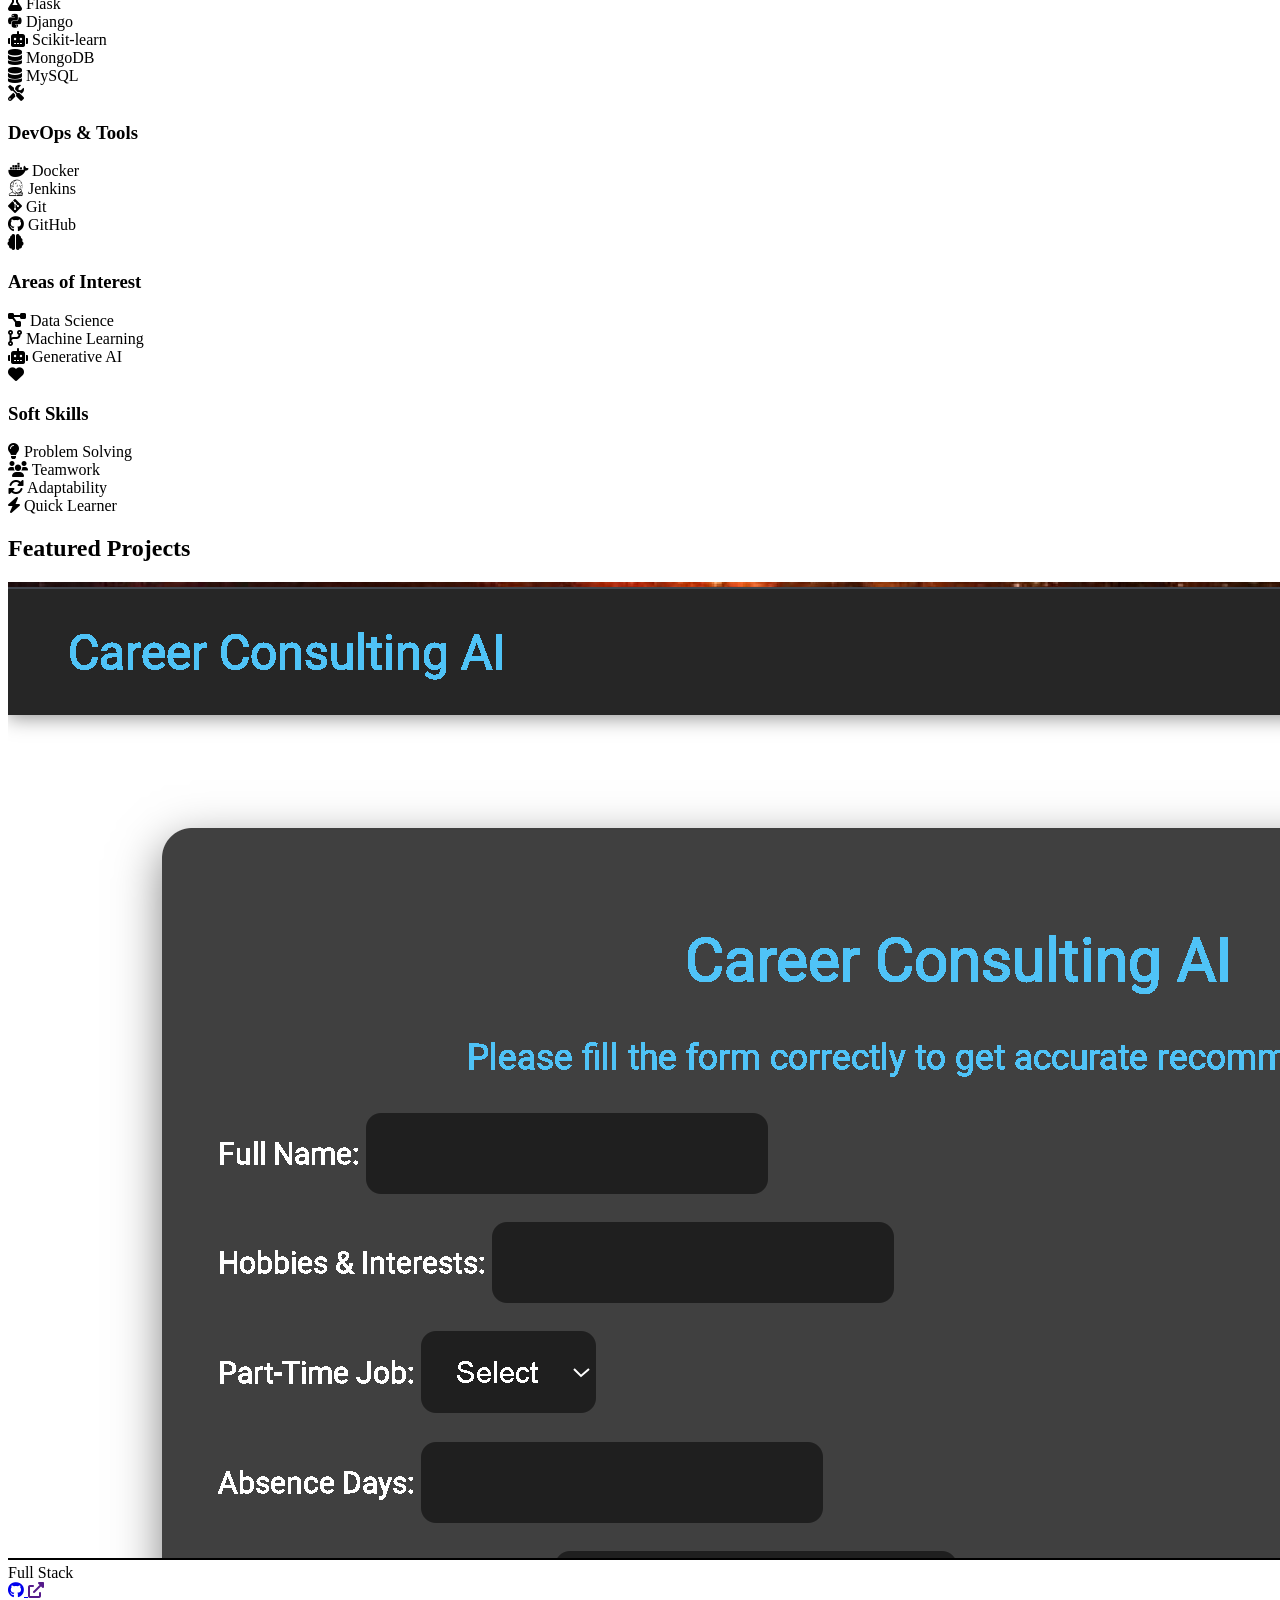
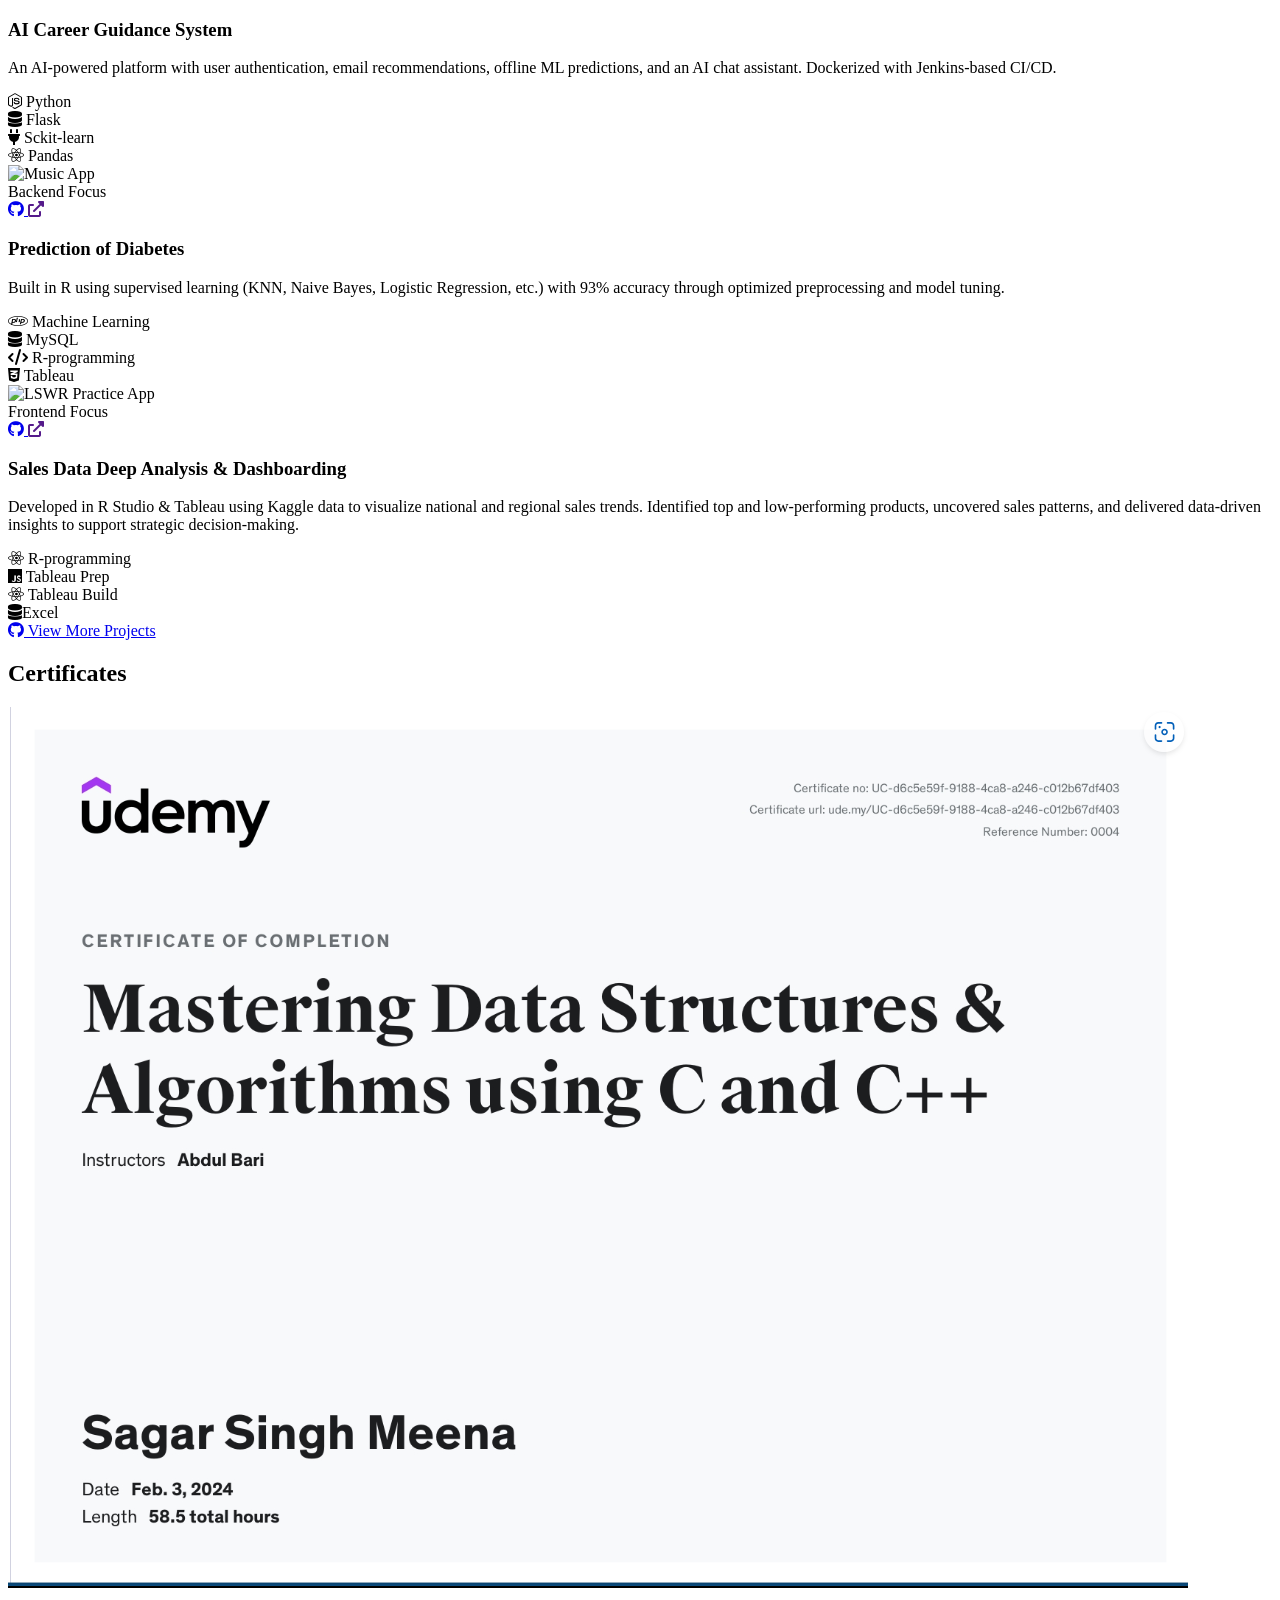
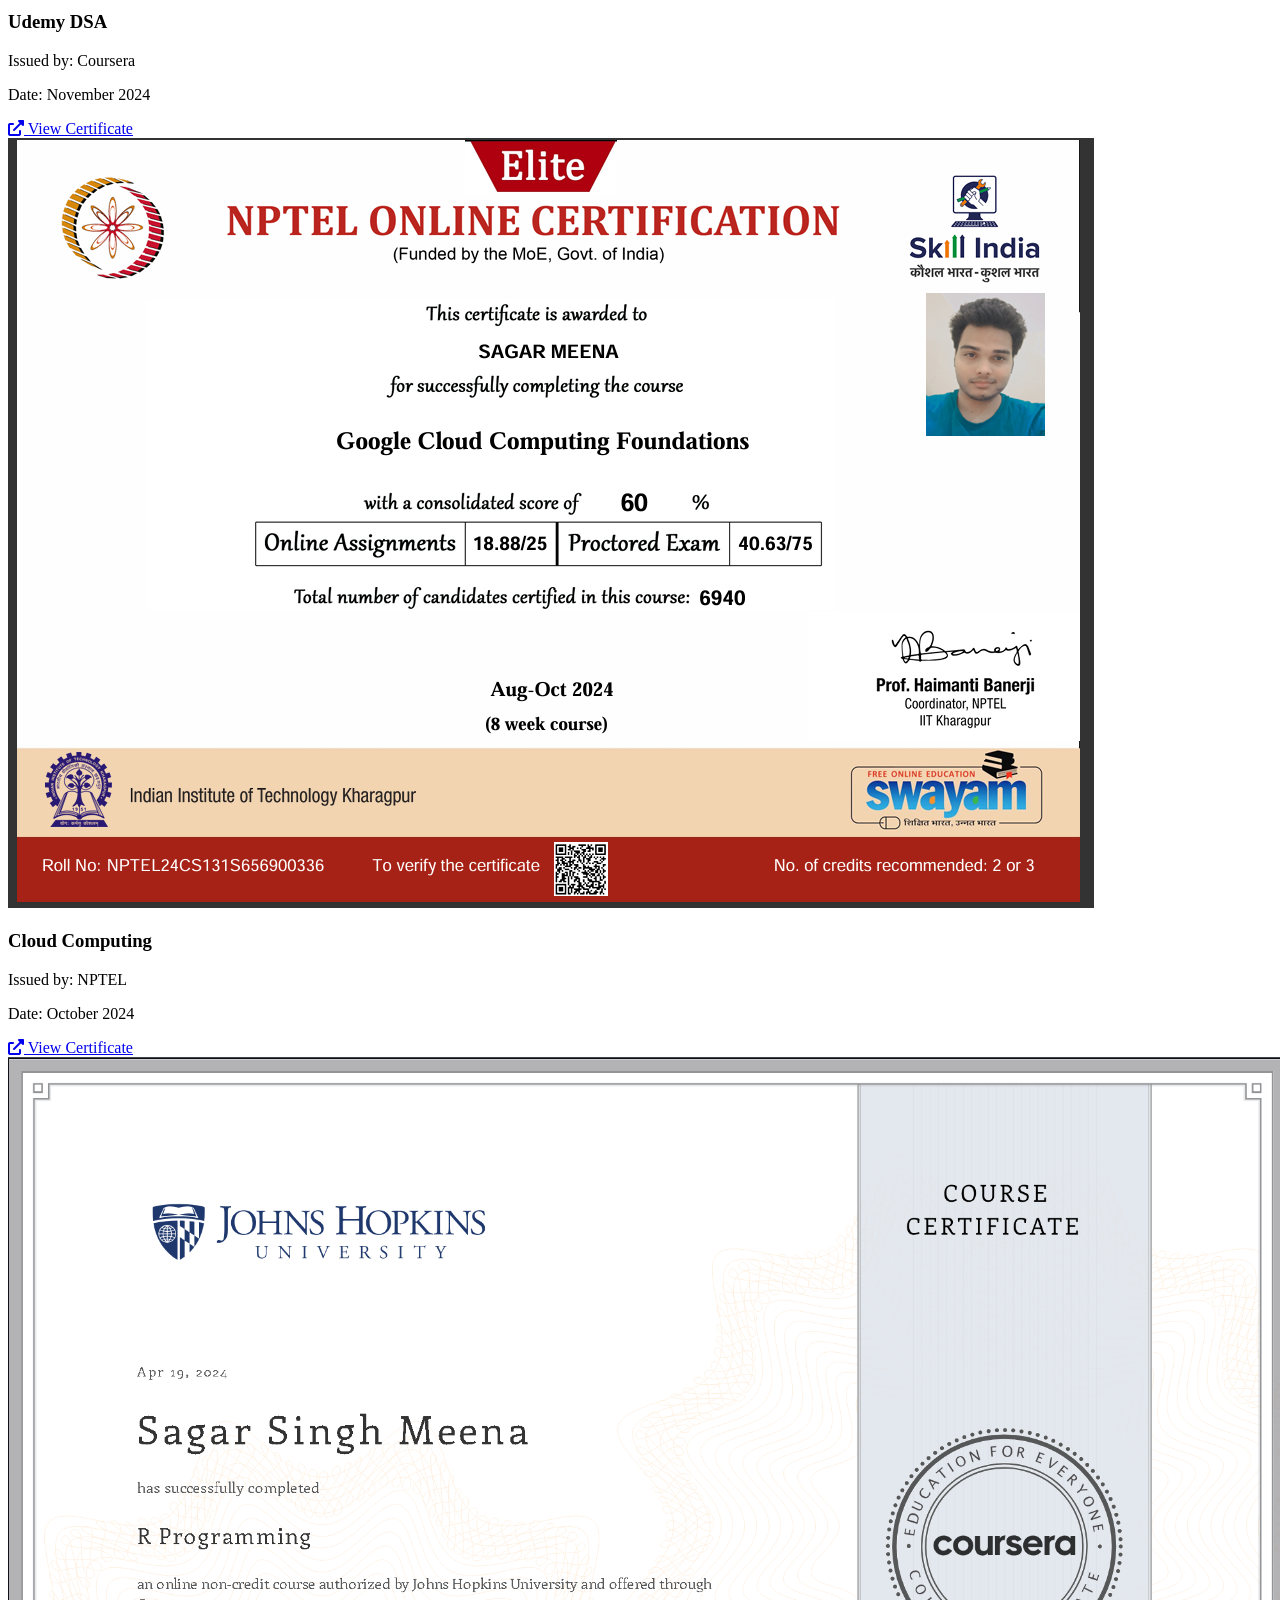
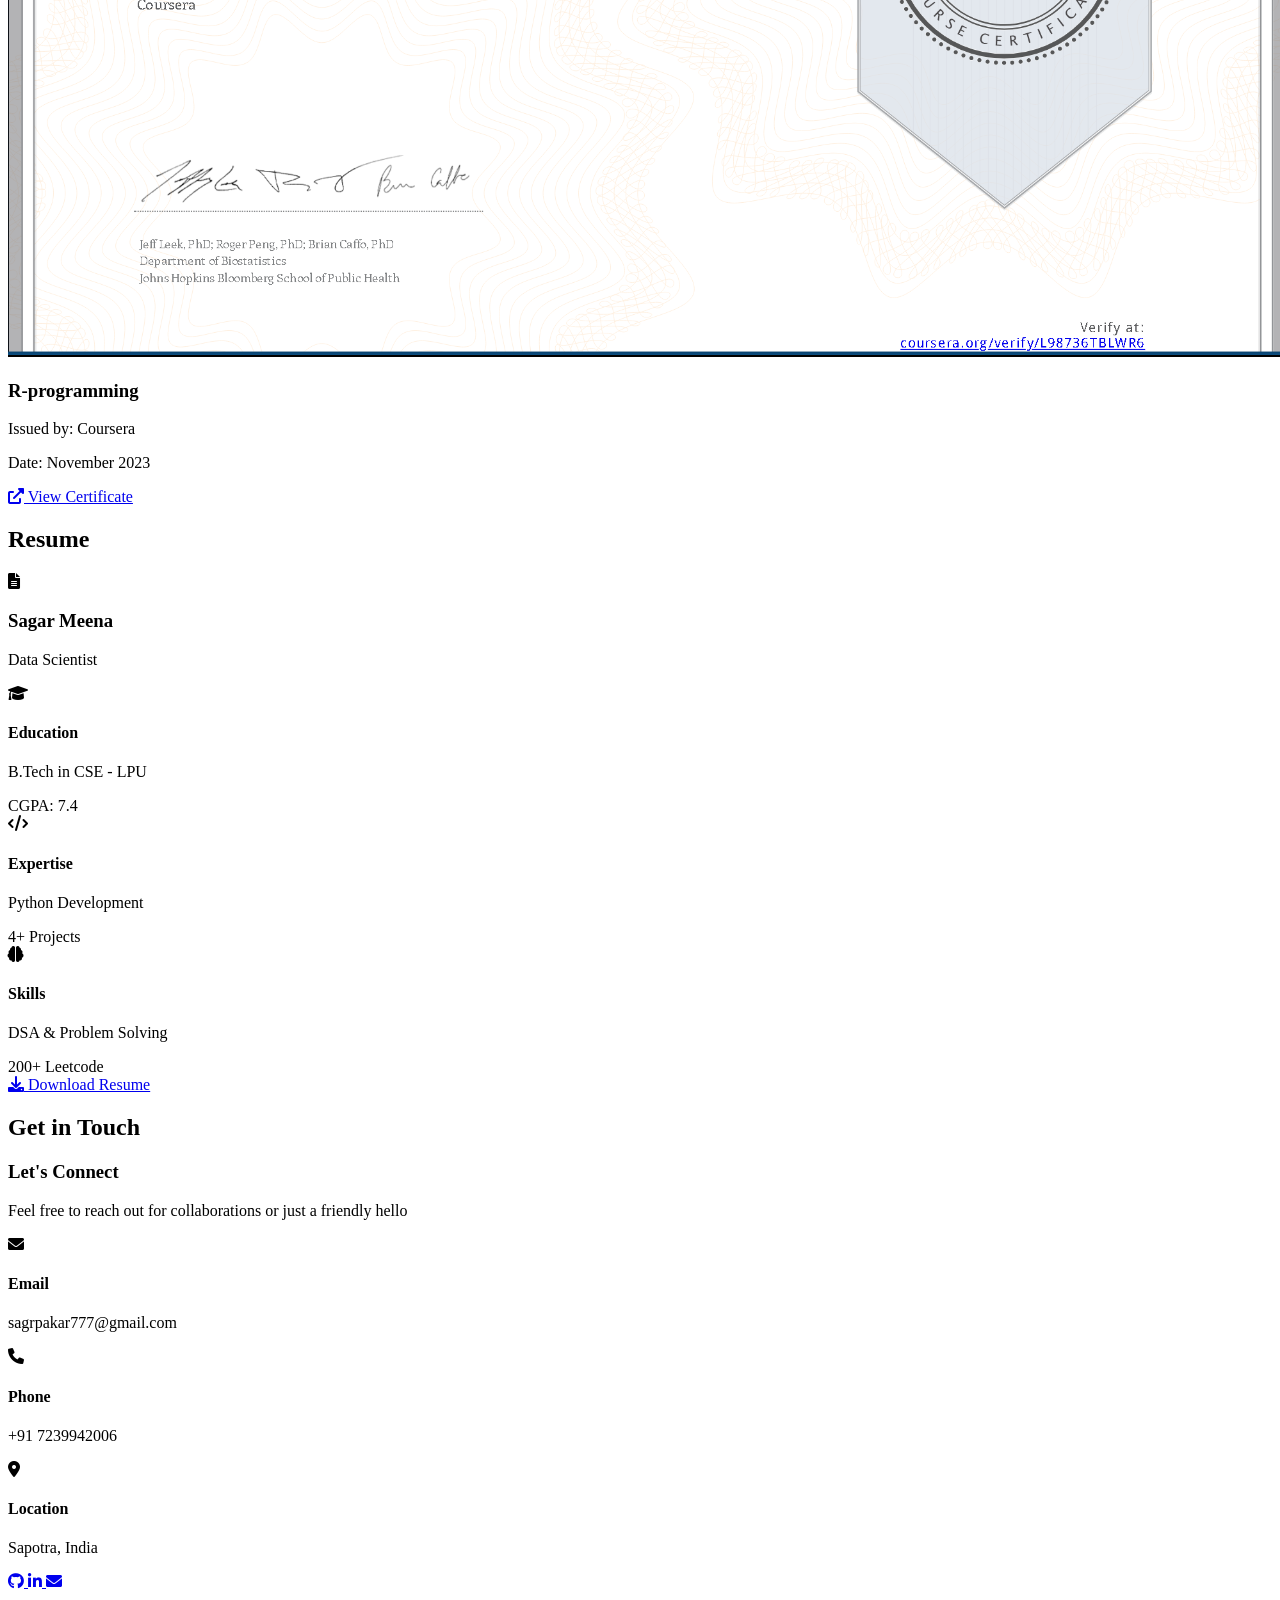
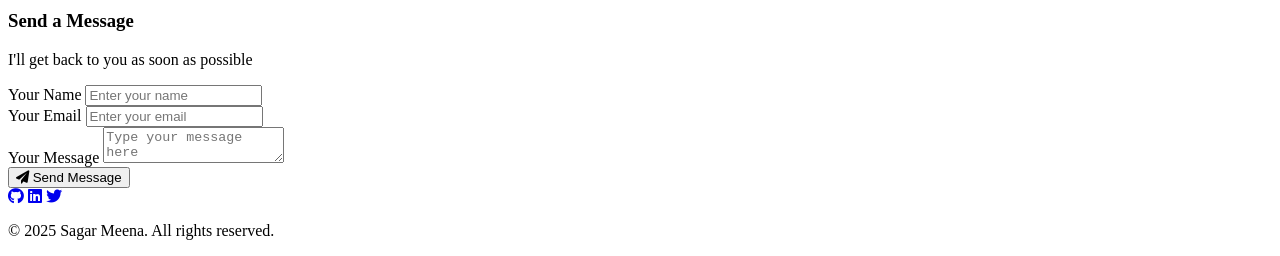
==== commit 5fb5b728: "changed contact" ====
--- a/index.html
+++ b/index.html
@@ -20,7 +20,7 @@
                 <li><a href="#projects">Projects</a></li>
                 <li><a href="#certificates">Certificates</a></li>
                 <li><a href="#resume">Resume</a></li>
-                <li><a href="#contact">Contact</a></li>
+                <li><a href="#contact">Connect</a></li>
             </ul>
             <div class="hamburger">
                 <span></span>
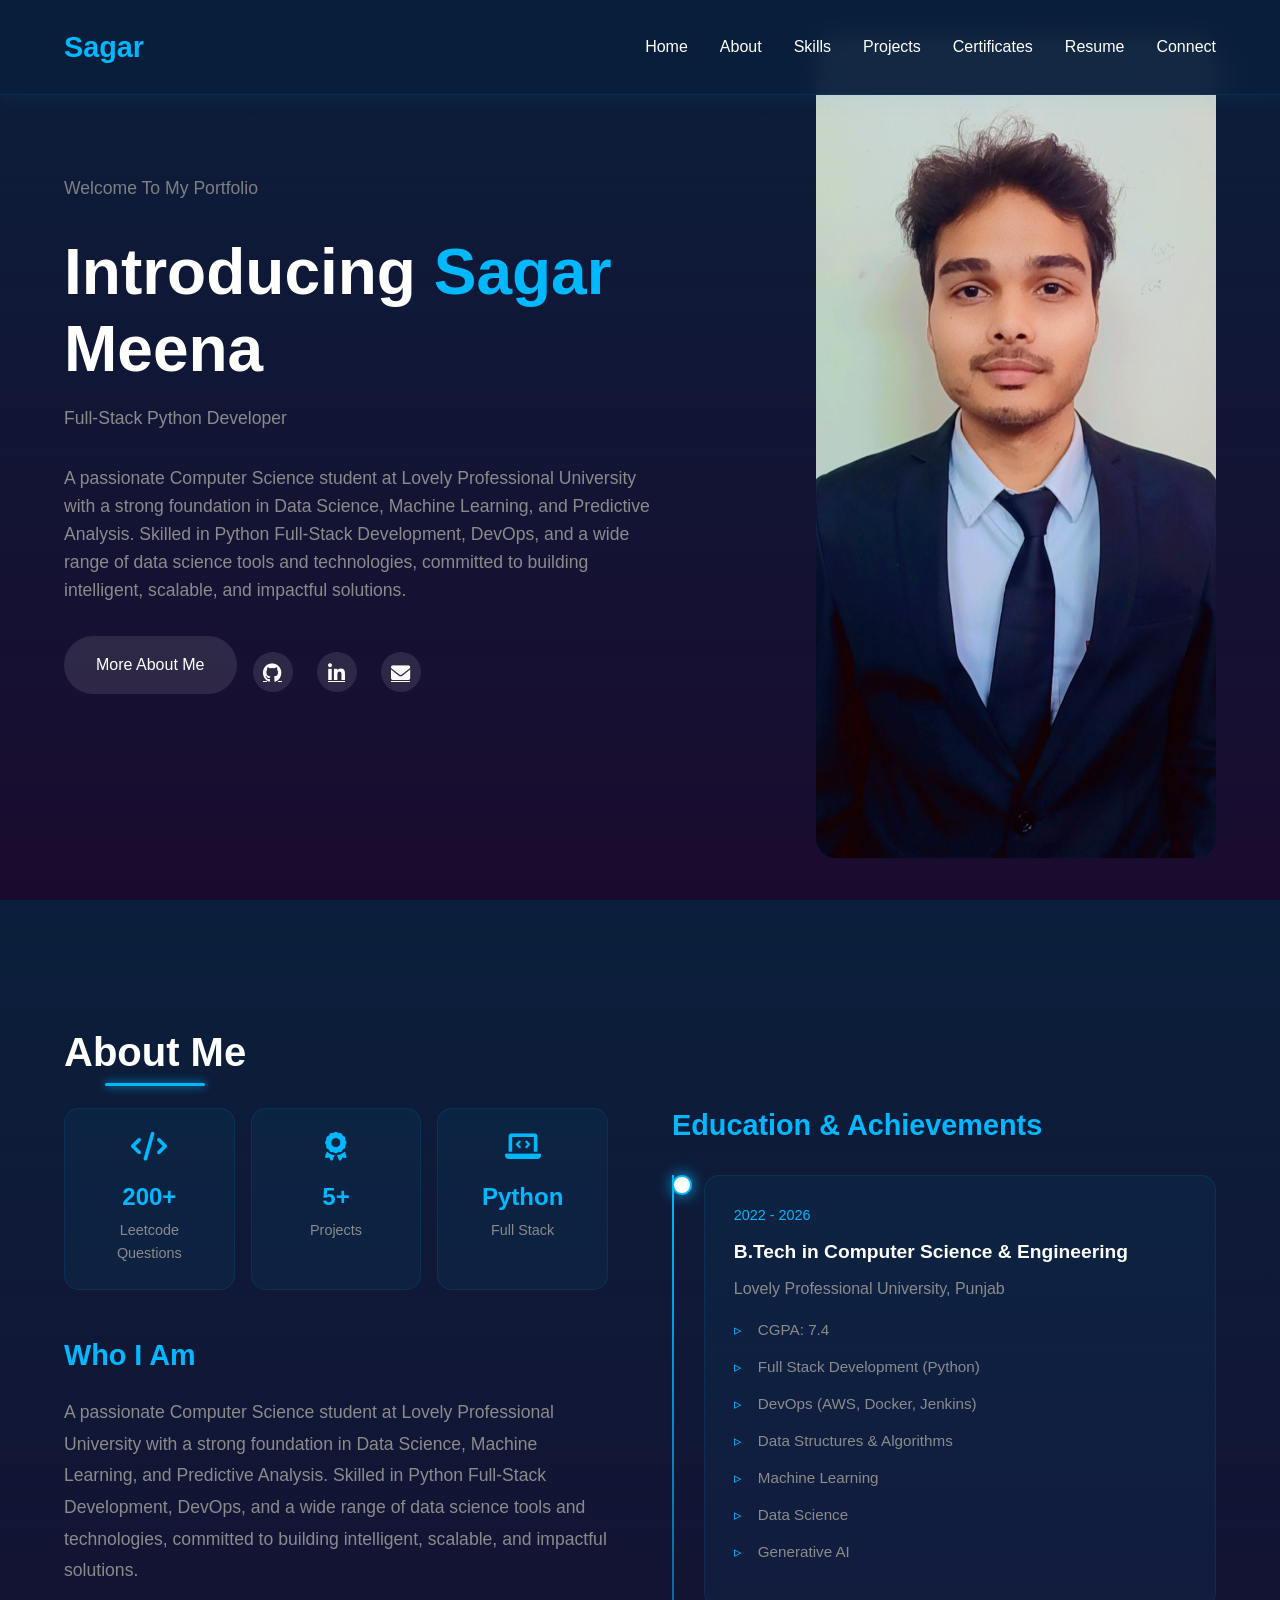
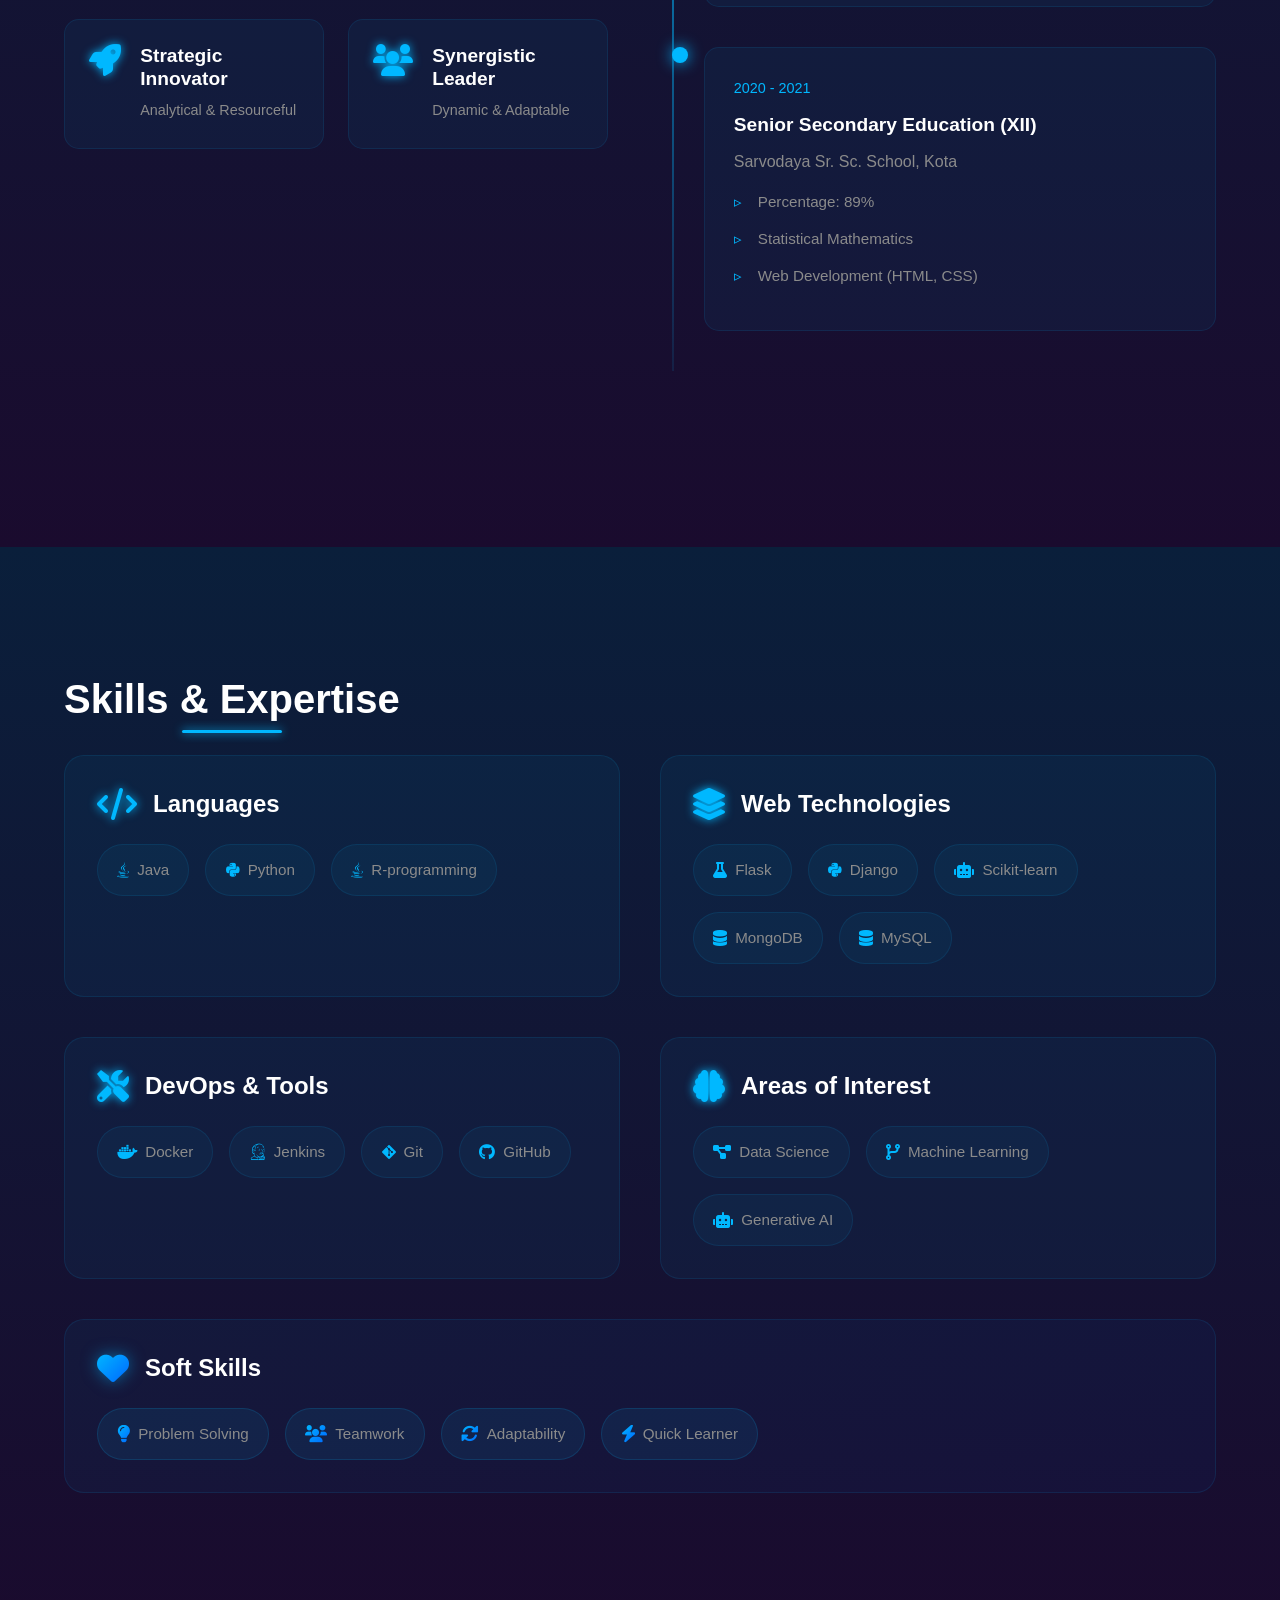
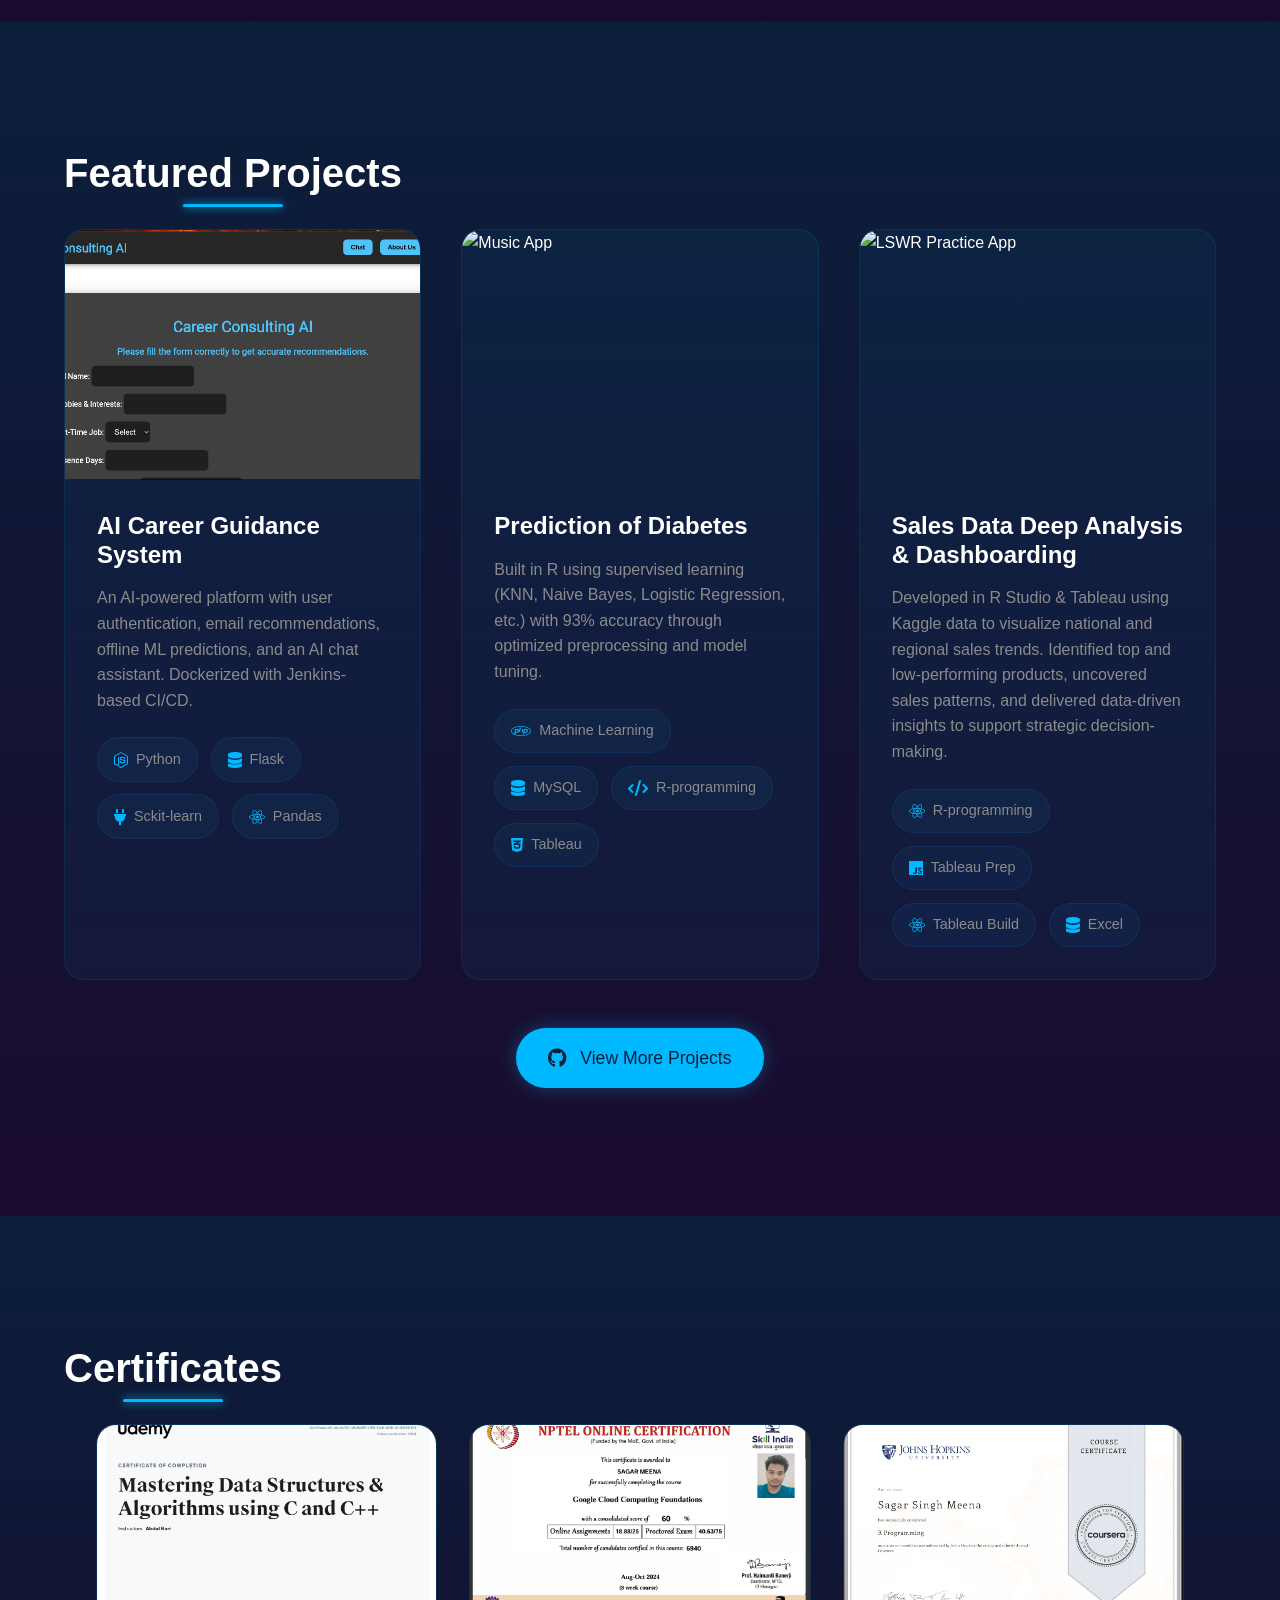
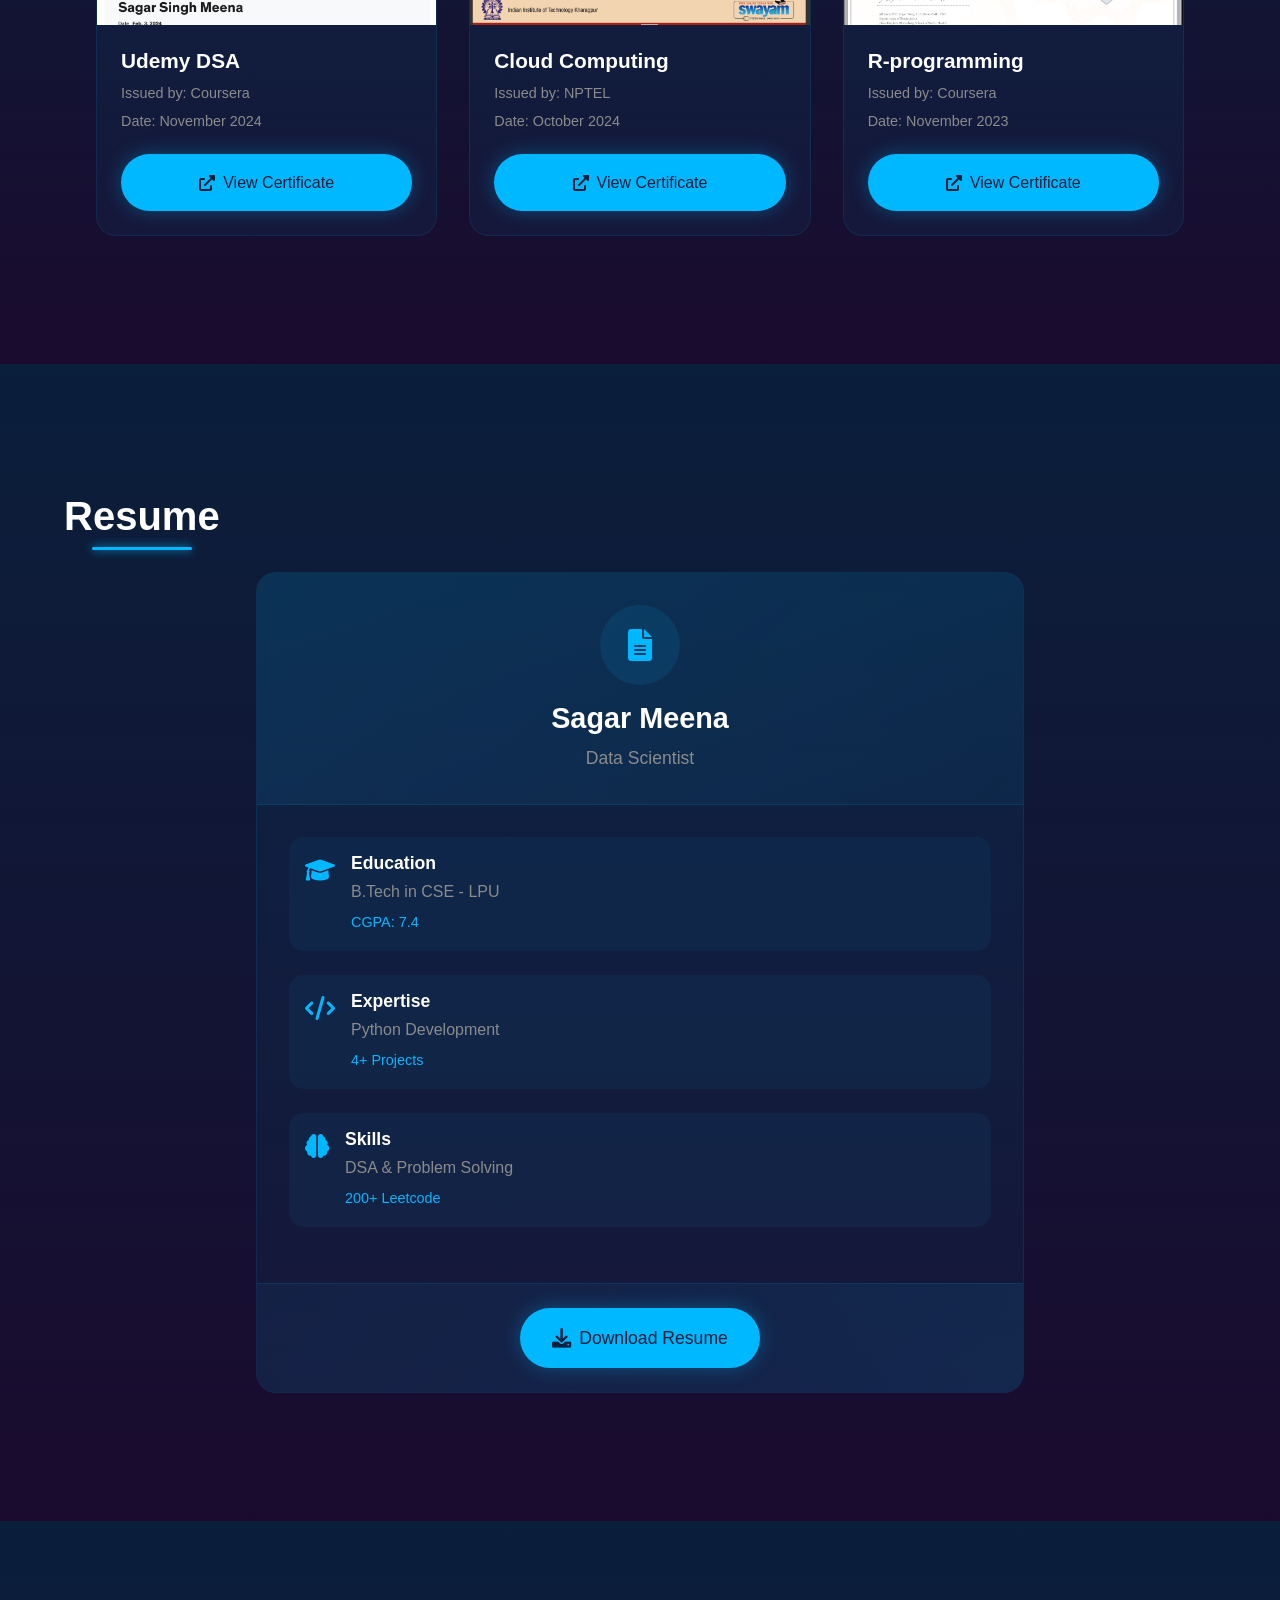
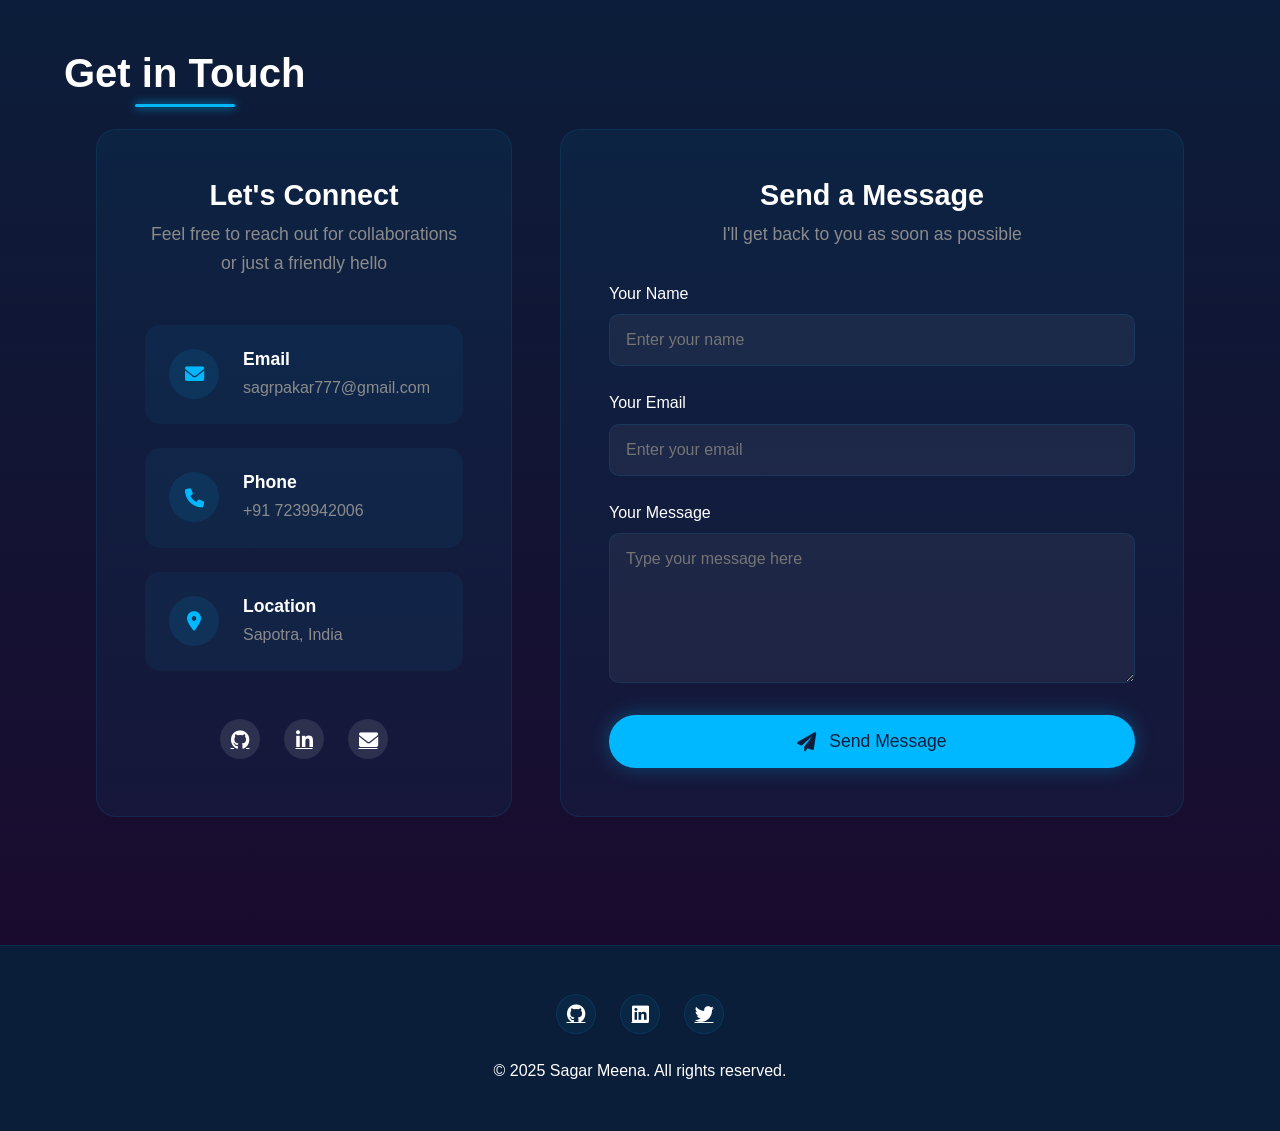
==== commit 93eeab32: "changed cv" ====
--- a/index.html
+++ b/index.html
@@ -397,7 +397,7 @@
                     </div>
                 </div>
                 <div class="resume-footer">
-                    <a href="./assets/SpecialisedCV.pdf" class="btn primary" download>
+                    <a href="./assets/CV Normal.pdf" class="btn primary" download>
                         <i class="fas fa-download"></i>
                         Download Resume
                     </a>
--- a/styles.css
+++ b/styles.css
@@ -0,0 +1,1484 @@
+/* Reset and Base Styles */
+* {
+    margin: 0;
+    padding: 0;
+    box-sizing: border-box;
+}
+
+:root {
+    --primary-color: #00b8ff;
+    --secondary-color: #0a1f3b;
+    --text-color: #ffffff;
+    --text-muted: #8b8b8b;
+    --background: linear-gradient(135deg, #0a1f3b 0%, #1a0b2e 100%);
+    --card-bg: rgba(0, 184, 255, 0.05);
+    --border-color: rgba(0, 184, 255, 0.1);
+    --section-gradient: linear-gradient(180deg, #0a1f3b 0%, #1a0b2e 100%);
+}
+
+body {
+    font-family: 'Poppins', sans-serif;
+    line-height: 1.6;
+    color: var(--text-color);
+    background: var(--background);
+    min-height: 100vh;
+}
+
+/* Typography */
+h1, h2, h3, h4 {
+    font-weight: 600;
+    line-height: 1.2;
+    color: var(--text-color);
+}
+
+h1 {
+    font-size: 4rem;
+    margin-bottom: 1rem;
+}
+
+h2 {
+    font-size: 2.5rem;
+    margin-bottom: 2rem;
+    text-align: center;
+    position: relative;
+    display: inline-block;
+}
+
+h2::after {
+    content: '';
+    position: absolute;
+    bottom: -10px;
+    left: 50%;
+    transform: translateX(-50%);
+    width: 100px;
+    height: 3px;
+    background: var(--primary-color);
+    border-radius: 3px;
+    box-shadow: 0 0 10px var(--primary-color);
+}
+
+h3 {
+    font-size: 1.8rem;
+    margin-bottom: 1rem;
+}
+
+/* Navigation */
+.navbar {
+    position: fixed;
+    top: 0;
+    left: 0;
+    width: 100%;
+    padding: 1.5rem 5%;
+    background: rgba(10, 31, 59, 0.95);
+    backdrop-filter: blur(10px);
+    z-index: 1000;
+    display: flex;
+    justify-content: space-between;
+    align-items: center;
+    border-bottom: 1px solid var(--border-color);
+    box-shadow: 0 0 20px rgba(0, 184, 255, 0.1);
+}
+
+.logo {
+    font-size: 1.8rem;
+    font-weight: 700;
+    color: var(--primary-color);
+}
+
+.nav-links {
+    display: flex;
+    list-style: none;
+    gap: 2rem;
+}
+
+.nav-links a {
+    text-decoration: none;
+    color: var(--text-color);
+    font-weight: 500;
+    transition: all 0.3s ease;
+    position: relative;
+}
+
+.nav-links a::after {
+    content: '';
+    position: absolute;
+    bottom: -5px;
+    left: 0;
+    width: 0;
+    height: 2px;
+    background: var(--primary-color);
+    transition: width 0.3s ease;
+}
+
+.nav-links a:hover::after,
+.nav-links a.active::after {
+    width: 100%;
+}
+
+.nav-links a:hover,
+.nav-links a.active {
+    color: var(--primary-color);
+}
+
+.hamburger {
+    display: none;
+    cursor: pointer;
+}
+
+.hamburger span {
+    display: block;
+    width: 25px;
+    height: 3px;
+    background: var(--primary-color);
+    margin: 5px 0;
+    transition: all 0.3s ease;
+}
+
+/* Hero Section */
+.hero {
+    min-height: 100vh;
+    padding: 0 5%;
+    display: flex;
+    align-items: center;
+    justify-content: space-between;
+    gap: 2rem;
+    position: relative;
+}
+
+.hero-content {
+    flex: 1;
+    position: relative;
+    z-index: 1;
+}
+
+.welcome-text {
+    color: #00b8ff;
+    font-size: 1.2rem;
+    margin-bottom: 1rem;
+    opacity: 0.9;
+}
+
+.hero-content h1 {
+    font-size: 4rem;
+    line-height: 1.2;
+    margin-bottom: 1rem;
+    background: none;
+    -webkit-text-fill-color: initial;
+}
+
+.hero-content h1 span {
+    color: var(--primary-color);
+}
+
+.hero-content p {
+    font-size: 1.1rem;
+    color: #8b8b8b;
+    margin-bottom: 2rem;
+    max-width: 600px;
+}
+
+.hero-buttons {
+    display: flex;
+    gap: 1rem;
+    margin-bottom: 2rem;
+}
+
+.social-links {
+    display: flex;
+    gap: 1rem;
+}
+
+.social-links a {
+    width: 40px;
+    height: 40px;
+    border-radius: 50%;
+    background: rgba(255, 255, 255, 0.1);
+    display: flex;
+    align-items: center;
+    justify-content: center;
+    color: #fff;
+    font-size: 1.2rem;
+    transition: all 0.3s ease;
+}
+
+.social-links a:hover {
+    background: #00b8ff;
+    transform: translateY(-3px);
+}
+
+.hero-image {
+    flex: 1;
+    position: relative;
+    z-index: 1;
+    max-width: 400px; /* set a maximum width */
+    width: 100%;
+    height: auto; /* let the height adjust naturally */
+    object-fit: cover;
+    border-radius: 10px; /* optional: make the corners smooth */
+}
+
+
+
+.hero-image img {
+    max-width: 100%;
+    height: auto;
+    border-radius: 20px;
+    position: relative;
+}
+
+.client-badge {
+    position: absolute;
+    top: 20px;
+    right: -30px;
+    background: rgba(255, 255, 255, 0.1);
+    backdrop-filter: blur(10px);
+    padding: 0.5rem 1.5rem;
+    border-radius: 50px;
+    color: #fff;
+    font-size: 0.9rem;
+    display: flex;
+    align-items: center;
+    gap: 0.5rem;
+    animation: float 3s ease-in-out infinite;
+}
+
+.client-badge i {
+    color: #00b8ff;
+}
+
+.btn.more-about {
+    background: rgba(255, 255, 255, 0.1);
+    color: #fff;
+    border: none;
+    padding: 1rem 2rem;
+    border-radius: 50px;
+    display: flex;
+    align-items: center;
+    gap: 0.5rem;
+    transition: all 0.3s ease;
+}
+
+.btn.more-about:hover {
+    background: rgba(255, 255, 255, 0.2);
+    transform: translateY(-3px);
+}
+
+@media (max-width: 768px) {
+    .hero {
+        flex-direction: column;
+        text-align: center;
+        padding-top: 6rem;
+    }
+
+    .hero-content h1 {
+        font-size: 2.5rem;
+    }
+
+    .hero-buttons {
+        justify-content: center;
+    }
+
+    .social-links {
+        justify-content: center;
+    }
+
+    .client-badge {
+        right: 50%;
+        transform: translateX(50%);
+    }
+}
+
+/* Buttons */
+.btn {
+    display: inline-block;
+    padding: 1rem 2rem;
+    border-radius: 50px;
+    text-decoration: none;
+    font-weight: 500;
+    transition: all 0.3s ease;
+    position: relative;
+    overflow: hidden;
+    border: none;
+    cursor: pointer;
+}
+
+.btn.primary {
+    background: var(--primary-color);
+    color: var(--secondary-color);
+    box-shadow: 0 0 20px rgba(0, 184, 255, 0.3);
+}
+
+.btn.secondary {
+    background: rgba(10, 31, 59, 0.5);
+    color: var(--text-color);
+    border: 1px solid var(--border-color);
+}
+
+.btn:hover {
+    transform: translateY(-3px);
+    box-shadow: 0 0 30px rgba(0, 184, 255, 0.4);
+}
+
+/* Sections */
+section {
+    padding: 8rem 5%;
+    position: relative;
+    background: var(--section-gradient);
+}
+
+section::before {
+    content: '';
+    position: absolute;
+    top: 0;
+    left: 0;
+    width: 100%;
+    height: 100%;
+    background: radial-gradient(circle at center, rgba(0, 255, 157, 0.05) 0%, rgba(10, 10, 10, 0) 70%);
+    z-index: -1;
+}
+
+/* About Section */
+.about-container {
+    display: grid;
+    grid-template-columns: 1fr 1fr;
+    gap: 4rem;
+    max-width: 1200px;
+    margin: 0 auto;
+}
+
+.about-left {
+    display: flex;
+    flex-direction: column;
+    gap: 3rem;
+}
+
+.quick-info {
+    display: grid;
+    grid-template-columns: repeat(3, 1fr);
+    gap: 1rem;
+}
+
+.info-item {
+    background: rgba(0, 184, 255, 0.05);
+    border: 1px solid rgba(0, 184, 255, 0.1);
+    border-radius: 15px;
+    padding: 1.5rem;
+    text-align: center;
+    transition: all 0.3s ease;
+}
+
+.info-item:hover {
+    transform: translateY(-5px);
+    box-shadow: 0 10px 20px rgba(0, 184, 255, 0.1);
+    background: rgba(0, 184, 255, 0.1);
+}
+
+.info-item i {
+    font-size: 1.8rem;
+    color: var(--primary-color);
+    margin-bottom: 0.8rem;
+}
+
+.info-item h4 {
+    font-size: 1.5rem;
+    margin: 0.5rem 0;
+    color: var(--primary-color);
+    font-weight: 600;
+}
+
+.info-item p {
+    font-size: 0.9rem;
+    color: var(--text-muted);
+    font-weight: 500;
+}
+
+.bio-section h3 {
+    margin-bottom: 1.5rem;
+    color: var(--primary-color);
+    font-size: 1.8rem;
+}
+
+.bio-section p {
+    color: var(--text-muted);
+    margin-bottom: 2rem;
+    font-size: 1.1rem;
+    line-height: 1.8;
+}
+
+.bio-highlights {
+    display: grid;
+    grid-template-columns: 1fr 1fr;
+    gap: 1.5rem;
+}
+
+.highlight-item {
+    display: flex;
+    align-items: flex-start;
+    gap: 1.2rem;
+    padding: 1.5rem;
+    background: rgba(0, 184, 255, 0.05);
+    border: 1px solid rgba(0, 184, 255, 0.1);
+    border-radius: 15px;
+    transition: all 0.3s ease;
+}
+
+.highlight-item:hover {
+    transform: translateY(-5px);
+    box-shadow: 0 10px 20px rgba(0, 184, 255, 0.1);
+    background: rgba(0, 184, 255, 0.1);
+}
+
+.highlight-item i {
+    font-size: 2rem;
+    color: var(--primary-color);
+    filter: drop-shadow(0 0 5px var(--primary-color));
+}
+
+.highlight-item h4 {
+    font-size: 1.2rem;
+    margin-bottom: 0.5rem;
+    color: #fff;
+}
+
+.highlight-item p {
+    font-size: 0.9rem;
+    color: var(--text-muted);
+    margin: 0;
+}
+
+.education-section {
+    position: relative;
+    margin-bottom: 3rem;
+}
+
+.education-section h3 {
+    margin-bottom: 2rem;
+    color: var(--primary-color);
+    font-size: 1.8rem;
+}
+
+.timeline {
+    position: relative;
+    padding-left: 2rem;
+}
+
+.timeline::before {
+    content: '';
+    position: absolute;
+    left: 0;
+    top: 0;
+    height: 100%;
+    width: 2px;
+    background: linear-gradient(to bottom, var(--primary-color) 0%, rgba(0, 184, 255, 0.1) 100%);
+}
+
+.timeline-item {
+    position: relative;
+    padding-bottom: 2.5rem;
+}
+
+.timeline-item::before {
+    content: '';
+    position: absolute;
+    left: -2rem;
+    top: 0;
+    width: 1rem;
+    height: 1rem;
+    border-radius: 50%;
+    background: var(--primary-color);
+    border: 2px solid var(--background);
+    box-shadow: 0 0 15px var(--primary-color);
+}
+
+.timeline-item.current::before {
+    background: #fff;
+    border: 2px solid var(--primary-color);
+}
+
+.timeline-content {
+    background: rgba(0, 184, 255, 0.05);
+    border: 1px solid rgba(0, 184, 255, 0.1);
+    border-radius: 15px;
+    padding: 1.8rem;
+    transition: all 0.3s ease;
+}
+
+.timeline-content:hover {
+    transform: translateX(10px);
+    box-shadow: 0 10px 20px rgba(0, 184, 255, 0.1);
+    background: rgba(0, 184, 255, 0.1);
+}
+
+.timeline-content .date {
+    color: var(--primary-color);
+    font-size: 0.9rem;
+    margin-bottom: 0.8rem;
+    display: block;
+    font-weight: 500;
+}
+
+.timeline-content h4 {
+    margin-bottom: 0.8rem;
+    font-size: 1.2rem;
+    color: #fff;
+}
+
+.timeline-content p {
+    color: var(--text-muted);
+    margin-bottom: 1rem;
+    font-size: 1rem;
+}
+
+.achievements {
+    list-style: none;
+    padding: 0;
+    margin: 0;
+}
+
+.achievements li {
+    color: var(--text-muted);
+    font-size: 0.95rem;
+    margin-bottom: 0.8rem;
+    padding-left: 1.5rem;
+    position: relative;
+}
+
+.achievements li::before {
+    content: '▹';
+    color: var(--primary-color);
+    position: absolute;
+    left: 0;
+    top: 0;
+}
+
+.skills-overview {
+    margin-top: 1rem;
+}
+
+.skills-overview h3 {
+    color: var(--primary-color);
+    margin-bottom: 2rem;
+    font-size: 1.8rem;
+}
+
+.skills-grid {
+    display: grid;
+    grid-template-columns: repeat(3, 1fr);
+    gap: 2rem;
+}
+
+.skill-category h4 {
+    color: #fff;
+    margin-bottom: 1rem;
+    font-size: 1.2rem;
+}
+
+.skill-tags {
+    display: flex;
+    flex-wrap: wrap;
+    gap: 0.8rem;
+}
+
+.skill-tags span {
+    background: rgba(0, 184, 255, 0.05);
+    border: 1px solid rgba(0, 184, 255, 0.1);
+    padding: 0.6rem 1.2rem;
+    border-radius: 50px;
+    font-size: 0.9rem;
+    color: var(--text-muted);
+    transition: all 0.3s ease;
+}
+
+.skill-tags span:hover {
+    background: var(--primary-color);
+    color: var(--secondary-color);
+    transform: translateY(-2px);
+    box-shadow: 0 5px 15px rgba(0, 184, 255, 0.2);
+}
+
+@media (max-width: 768px) {
+    .about-container {
+        grid-template-columns: 1fr;
+        gap: 3rem;
+    }
+
+    .quick-info {
+        grid-template-columns: repeat(2, 1fr);
+    }
+
+    .bio-highlights {
+        grid-template-columns: 1fr;
+    }
+
+    .skills-grid {
+        grid-template-columns: 1fr;
+        gap: 2rem;
+    }
+
+    .timeline-content:hover {
+        transform: translateX(0);
+    }
+}
+
+/* Skills Section */
+.skills-container {
+    display: grid;
+    grid-template-columns: repeat(2, 1fr);
+    gap: 2.5rem;
+    max-width: 1200px;
+    margin: 0 auto;
+}
+
+.skill-category {
+    background: rgba(0, 184, 255, 0.05);
+    border: 1px solid rgba(0, 184, 255, 0.1);
+    border-radius: 20px;
+    padding: 2rem;
+    transition: all 0.3s ease;
+}
+
+.skill-category.soft-skills {
+    grid-column: 1 / -1;
+    background: linear-gradient(135deg, rgba(0, 184, 255, 0.05) 0%, rgba(0, 108, 255, 0.05) 100%);
+}
+
+.skill-category.soft-skills .skill-header i {
+    background: linear-gradient(135deg, #00b8ff 0%, #0066ff 100%);
+    -webkit-background-clip: text;
+    -webkit-text-fill-color: transparent;
+    filter: drop-shadow(0 0 8px rgba(0, 184, 255, 0.5));
+}
+
+.skill-category.soft-skills .skill-tag {
+    background: rgba(0, 184, 255, 0.08);
+    border-color: rgba(0, 184, 255, 0.15);
+}
+
+.skill-category.soft-skills .skill-tag:hover {
+    background: linear-gradient(135deg, #00b8ff 0%, #0066ff 100%);
+    transform: translateY(-2px) scale(1.05);
+    box-shadow: 0 5px 15px rgba(0, 184, 255, 0.3);
+}
+
+.skill-category:hover {
+    transform: translateY(-5px);
+    box-shadow: 0 10px 20px rgba(0, 184, 255, 0.1);
+    background: rgba(0, 184, 255, 0.1);
+}
+
+.skill-header {
+    display: flex;
+    align-items: center;
+    gap: 1rem;
+    margin-bottom: 1.5rem;
+}
+
+.skill-header i {
+    font-size: 2rem;
+    color: var(--primary-color);
+    filter: drop-shadow(0 0 5px var(--primary-color));
+}
+
+.skill-header h3 {
+    color: #fff;
+    font-size: 1.5rem;
+    margin: 0;
+}
+
+.skill-items {
+    display: flex;
+    flex-wrap: wrap;
+    gap: 1rem;
+}
+
+.skill-tag {
+    background: rgba(0, 184, 255, 0.05);
+    border: 1px solid rgba(0, 184, 255, 0.1);
+    padding: 0.8rem 1.2rem;
+    border-radius: 50px;
+    font-size: 0.95rem;
+    color: var(--text-muted);
+    transition: all 0.3s ease;
+    cursor: default;
+    display: inline-flex;
+    align-items: center;
+    gap: 0.5rem;
+}
+
+.skill-tag i {
+    font-size: 1rem;
+    color: var(--primary-color);
+    transition: all 0.3s ease;
+}
+
+.skill-tag:hover {
+    background: var(--primary-color);
+    color: var(--secondary-color);
+    transform: translateY(-2px);
+    box-shadow: 0 5px 15px rgba(0, 184, 255, 0.2);
+}
+
+.skill-tag:hover i {
+    color: var(--secondary-color);
+    transform: scale(1.1);
+}
+
+.skill-category.soft-skills .skill-tag i {
+    font-size: 1.1rem;
+    background: linear-gradient(135deg, #00b8ff 0%, #0066ff 100%);
+    -webkit-background-clip: text;
+    -webkit-text-fill-color: transparent;
+}
+
+@media (max-width: 768px) {
+    .skills-container {
+        grid-template-columns: 1fr;
+        gap: 1.5rem;
+    }
+
+    .skill-category.soft-skills {
+        grid-column: auto;
+    }
+
+    .skill-header h3 {
+        font-size: 1.3rem;
+    }
+
+    .skill-tag {
+        font-size: 0.9rem;
+    }
+}
+
+/* Projects Section */
+.projects {
+    position: relative;
+    overflow: hidden;
+}
+
+.projects-grid {
+    display: grid;
+    grid-template-columns: repeat(auto-fit, minmax(350px, 1fr));
+    gap: 2.5rem;
+    max-width: 1200px;
+    margin: 0 auto 3rem;
+}
+
+.project-card {
+    background: var(--card-bg);
+    border: 1px solid var(--border-color);
+    border-radius: 20px;
+    overflow: hidden;
+    transition: all 0.4s ease;
+    position: relative;
+}
+
+.project-card:hover {
+    transform: translateY(-10px);
+    box-shadow: 0 20px 40px rgba(0, 184, 255, 0.15);
+    border-color: var(--primary-color);
+}
+
+.project-image {
+    width: 100%;
+    height: 250px;
+    position: relative;
+    overflow: hidden;
+}
+
+.project-image img {
+    width: 100%;
+    height: 100%;
+    object-fit: cover;
+    transition: transform 0.6s ease;
+}
+
+.project-card:hover .project-image img {
+    transform: scale(1.1);
+}
+
+.project-overlay {
+    position: absolute;
+    top: 0;
+    left: 0;
+    width: 100%;
+    height: 100%;
+    background: linear-gradient(to bottom, rgba(10, 31, 59, 0.8), rgba(26, 11, 46, 0.9));
+    display: flex;
+    flex-direction: column;
+    justify-content: space-between;
+    padding: 1.5rem;
+    opacity: 0;
+    transition: all 0.4s ease;
+}
+
+.project-card:hover .project-overlay {
+    opacity: 1;
+}
+
+.project-type {
+    background: rgba(0, 184, 255, 0.2);
+    color: var(--primary-color);
+    padding: 0.5rem 1rem;
+    border-radius: 50px;
+    font-size: 0.9rem;
+    backdrop-filter: blur(5px);
+    width: fit-content;
+}
+
+.project-links {
+    display: flex;
+    gap: 1rem;
+}
+
+.project-link {
+    width: 40px;
+    height: 40px;
+    border-radius: 50%;
+    background: rgba(255, 255, 255, 0.1);
+    display: flex;
+    align-items: center;
+    justify-content: center;
+    color: #fff;
+    font-size: 1.2rem;
+    transition: all 0.3s ease;
+    backdrop-filter: blur(5px);
+}
+
+.project-link:hover {
+    background: var(--primary-color);
+    transform: translateY(-3px);
+}
+
+.project-content {
+    padding: 2rem;
+}
+
+.project-content h3 {
+    color: var(--text-color);
+    font-size: 1.5rem;
+    margin-bottom: 1rem;
+    transition: color 0.3s ease;
+}
+
+.project-card:hover .project-content h3 {
+    color: var(--primary-color);
+}
+
+.project-content p {
+    color: var(--text-muted);
+    font-size: 1rem;
+    line-height: 1.6;
+    margin-bottom: 1.5rem;
+}
+
+.tech-stack {
+    display: flex;
+    flex-wrap: wrap;
+    gap: 0.8rem;
+}
+
+.tech-tag {
+    background: rgba(0, 184, 255, 0.05);
+    border: 1px solid rgba(0, 184, 255, 0.1);
+    padding: 0.6rem 1rem;
+    border-radius: 50px;
+    font-size: 0.9rem;
+    color: var(--text-muted);
+    transition: all 0.3s ease;
+    display: flex;
+    align-items: center;
+    gap: 0.5rem;
+}
+
+.tech-tag i {
+    color: var(--primary-color);
+    font-size: 1rem;
+}
+
+.tech-tag:hover {
+    background: var(--primary-color);
+    color: var(--secondary-color);
+    transform: translateY(-2px);
+}
+
+.tech-tag:hover i {
+    color: var(--secondary-color);
+}
+
+.more-projects {
+    text-align: center;
+    margin-top: 3rem;
+}
+
+.more-projects .btn {
+    display: inline-flex;
+    align-items: center;
+    gap: 0.8rem;
+    padding: 1rem 2rem;
+    font-size: 1.1rem;
+}
+
+.more-projects .btn i {
+    font-size: 1.2rem;
+}
+
+@media (max-width: 768px) {
+    .projects-grid {
+        grid-template-columns: 1fr;
+        padding: 0 1rem;
+    }
+
+    .project-image {
+        height: 200px;
+    }
+
+    .project-content {
+        padding: 1.5rem;
+    }
+
+    .project-content h3 {
+        font-size: 1.3rem;
+    }
+
+    .tech-tag {
+        font-size: 0.8rem;
+    }
+}
+
+/* Contact Section */
+.contact-container {
+    max-width: 1200px;
+    margin: 0 auto;
+    display: grid;
+    grid-template-columns: 1fr 1.5fr;
+    gap: 3rem;
+    padding: 0 2rem;
+}
+
+.contact-info {
+    background: var(--card-bg);
+    border: 1px solid var(--border-color);
+    border-radius: 20px;
+    padding: 3rem;
+    display: flex;
+    flex-direction: column;
+    gap: 2rem;
+}
+
+.contact-header {
+    text-align: center;
+    margin-bottom: 1rem;
+}
+
+.contact-header h3 {
+    color: var(--text-color);
+    font-size: 1.8rem;
+    margin-bottom: 0.5rem;
+}
+
+.contact-header p {
+    color: var(--text-muted);
+    font-size: 1.1rem;
+}
+
+.contact-details {
+    display: flex;
+    flex-direction: column;
+    gap: 1.5rem;
+}
+
+.contact-item {
+    display: flex;
+    align-items: flex-start;
+    gap: 1.5rem;
+    padding: 1.5rem;
+    background: rgba(0, 184, 255, 0.05);
+    border-radius: 15px;
+    transition: all 0.3s ease;
+}
+
+.contact-item:hover {
+    background: rgba(0, 184, 255, 0.1);
+    transform: translateX(5px);
+}
+
+.contact-icon {
+    width: 50px;
+    height: 50px;
+    background: rgba(0, 184, 255, 0.1);
+    border-radius: 50%;
+    display: flex;
+    align-items: center;
+    justify-content: center;
+}
+
+.contact-icon i {
+    color: var(--primary-color);
+    font-size: 1.2rem;
+}
+
+.contact-text h4 {
+    color: var(--text-color);
+    font-size: 1.1rem;
+    margin-bottom: 0.3rem;
+}
+
+.contact-text p {
+    color: var(--text-muted);
+    font-size: 1rem;
+}
+
+.social-links {
+    display: flex;
+    justify-content: center;
+    gap: 1.5rem;
+    margin-top: 1rem;
+}
+
+.social-link {
+    width: 45px;
+    height: 45px;
+    background: rgba(0, 184, 255, 0.1);
+    border-radius: 50%;
+    display: flex;
+    align-items: center;
+    justify-content: center;
+    color: var(--text-color);
+    font-size: 1.2rem;
+    transition: all 0.3s ease;
+}
+
+.social-link:hover {
+    background: var(--primary-color);
+    color: var(--secondary-color);
+    transform: translateY(-3px);
+}
+
+.contact-form {
+    background: var(--card-bg);
+    border: 1px solid var(--border-color);
+    border-radius: 20px;
+    padding: 3rem;
+}
+
+.form-header {
+    text-align: center;
+    margin-bottom: 2rem;
+}
+
+.form-header h3 {
+    color: var(--text-color);
+    font-size: 1.8rem;
+    margin-bottom: 0.5rem;
+}
+
+.form-header p {
+    color: var(--text-muted);
+    font-size: 1.1rem;
+}
+
+.form-group {
+    margin-bottom: 1.5rem;
+}
+
+.form-group label {
+    display: block;
+    color: var(--text-color);
+    margin-bottom: 0.5rem;
+    font-size: 1rem;
+}
+
+.form-group input,
+.form-group textarea {
+    width: 100%;
+    padding: 1rem;
+    background: rgba(255, 255, 255, 0.05);
+    border: 1px solid var(--border-color);
+    border-radius: 10px;
+    color: var(--text-color);
+    font-family: inherit;
+    font-size: 1rem;
+    transition: all 0.3s ease;
+}
+
+.form-group input:focus,
+.form-group textarea:focus {
+    outline: none;
+    border-color: var(--primary-color);
+    box-shadow: 0 0 10px rgba(0, 184, 255, 0.2);
+}
+
+.form-group textarea {
+    height: 150px;
+    resize: vertical;
+}
+
+.contact-form .btn {
+    width: 100%;
+    display: inline-flex;
+    align-items: center;
+    justify-content: center;
+    gap: 0.8rem;
+    padding: 1rem;
+    font-size: 1.1rem;
+}
+
+.contact-form .btn i {
+    font-size: 1.2rem;
+}
+
+@media (max-width: 768px) {
+    .contact-container {
+        grid-template-columns: 1fr;
+        gap: 2rem;
+        padding: 0 1rem;
+    }
+
+    .contact-info,
+    .contact-form {
+        padding: 2rem;
+    }
+
+    .contact-item {
+        padding: 1rem;
+    }
+
+    .contact-icon {
+        width: 40px;
+        height: 40px;
+    }
+
+    .contact-icon i {
+        font-size: 1rem;
+    }
+
+    .social-link {
+        width: 40px;
+        height: 40px;
+        font-size: 1.1rem;
+    }
+}
+
+/* Footer */
+footer {
+    background: rgba(10, 31, 59, 0.95);
+    padding: 3rem 5%;
+    text-align: center;
+    border-top: 1px solid var(--border-color);
+}
+
+.social-icons {
+    display: flex;
+    justify-content: center;
+    gap: 1.5rem;
+    margin-bottom: 1.5rem;
+}
+
+.social-icons a {
+    width: 40px;
+    height: 40px;
+    border-radius: 50%;
+    background: var(--card-bg);
+    display: flex;
+    align-items: center;
+    justify-content: center;
+    color: var(--text-color);
+    font-size: 1.2rem;
+    transition: all 0.3s ease;
+    border: 1px solid var(--border-color);
+}
+
+.social-icons a:hover {
+    background: var(--primary-color);
+    color: var(--secondary-color);
+    transform: translateY(-3px);
+}
+
+/* Animations */
+@keyframes float {
+    0% { transform: translateY(0px); }
+    50% { transform: translateY(-10px); }
+    100% { transform: translateY(0px); }
+}
+
+@keyframes fadeIn {
+    from { opacity: 0; transform: translateY(20px); }
+    to { opacity: 1; transform: translateY(0); }
+}
+
+section {
+    animation: fadeIn 1s ease-out;
+}
+
+/* Responsive Design */
+@media (max-width: 768px) {
+    h1 {
+        font-size: 2.5rem;
+    }
+
+    .hero {
+        flex-direction: column;
+        text-align: center;
+        padding-top: 6rem;
+    }
+
+    .hero-buttons {
+        justify-content: center;
+    }
+
+    .nav-links {
+        display: none;
+        position: absolute;
+        top: 100%;
+        left: 0;
+        width: 100%;
+        background: rgba(10, 31, 59, 0.95);
+        padding: 1rem;
+        flex-direction: column;
+        text-align: center;
+    }
+
+    .nav-links.active {
+        display: flex;
+    }
+
+    .hamburger {
+        display: block;
+    }
+
+    .contact-container {
+        grid-template-columns: 1fr;
+    }
+}
+
+/* Resume Section */
+.resume {
+    position: relative;
+    overflow: hidden;
+}
+
+.resume-content {
+    max-width: 800px;
+    margin: 0 auto;
+    padding: 0 1rem;
+}
+
+.resume-card {
+    background: var(--card-bg);
+    border: 1px solid var(--border-color);
+    border-radius: 20px;
+    overflow: hidden;
+    transition: all 0.3s ease;
+}
+
+.resume-card:hover {
+    transform: translateY(-5px);
+    box-shadow: 0 10px 30px rgba(0, 184, 255, 0.15);
+    border-color: var(--primary-color);
+}
+
+.resume-header {
+    background: linear-gradient(135deg, rgba(0, 184, 255, 0.1), rgba(0, 184, 255, 0.05));
+    padding: 2rem;
+    text-align: center;
+    border-bottom: 1px solid var(--border-color);
+}
+
+.resume-icon {
+    width: 80px;
+    height: 80px;
+    background: rgba(0, 184, 255, 0.1);
+    border-radius: 50%;
+    display: flex;
+    align-items: center;
+    justify-content: center;
+    margin: 0 auto 1rem;
+}
+
+.resume-icon i {
+    color: var(--primary-color);
+    font-size: 2rem;
+}
+
+.resume-header h3 {
+    color: var(--text-color);
+    font-size: 1.8rem;
+    margin-bottom: 0.5rem;
+}
+
+.resume-header p {
+    color: var(--text-muted);
+    font-size: 1.1rem;
+}
+
+.resume-details {
+    padding: 2rem;
+}
+
+.detail-item {
+    display: flex;
+    align-items: flex-start;
+    gap: 1rem;
+    margin-bottom: 1.5rem;
+    padding: 1rem;
+    background: rgba(0, 184, 255, 0.05);
+    border-radius: 15px;
+    transition: all 0.3s ease;
+}
+
+.detail-item:hover {
+    background: rgba(0, 184, 255, 0.1);
+    transform: translateX(5px);
+}
+
+.detail-item i {
+    color: var(--primary-color);
+    font-size: 1.5rem;
+    margin-top: 0.3rem;
+}
+
+.detail-item h4 {
+    color: var(--text-color);
+    font-size: 1.1rem;
+    margin-bottom: 0.3rem;
+}
+
+.detail-item p {
+    color: var(--text-muted);
+    font-size: 1rem;
+    margin-bottom: 0.3rem;
+}
+
+.detail-item span {
+    color: var(--primary-color);
+    font-size: 0.9rem;
+    font-weight: 500;
+}
+
+.resume-footer {
+    padding: 1.5rem 2rem;
+    text-align: center;
+    border-top: 1px solid var(--border-color);
+    background: linear-gradient(135deg, rgba(0, 184, 255, 0.05), rgba(0, 184, 255, 0.1));
+}
+
+.resume-footer .btn {
+    display: inline-flex;
+    align-items: center;
+    gap: 0.5rem;
+    padding: 1rem 2rem;
+    font-size: 1.1rem;
+}
+
+.resume-footer .btn i {
+    font-size: 1.2rem;
+}
+
+@media (max-width: 768px) {
+    .resume-header {
+        padding: 1.5rem;
+    }
+
+    .resume-icon {
+        width: 60px;
+        height: 60px;
+    }
+
+    .resume-icon i {
+        font-size: 1.5rem;
+    }
+
+    .resume-header h3 {
+        font-size: 1.5rem;
+    }
+
+    .resume-details {
+        padding: 1.5rem;
+    }
+
+    .detail-item {
+        padding: 0.8rem;
+    }
+}
+
+/* Certificates Section */
+.certificates {
+    position: relative;
+    overflow: hidden;
+}
+
+.certificates-grid {
+    display: grid;
+    grid-template-columns: repeat(auto-fit, minmax(300px, 1fr));
+    gap: 2rem;
+    max-width: 1200px;
+    margin: 0 auto;
+    padding: 0 2rem;
+}
+
+.certificate-card {
+    background: var(--card-bg);
+    border: 1px solid var(--border-color);
+    border-radius: 20px;
+    overflow: hidden;
+    transition: all 0.3s ease;
+}
+
+.certificate-card:hover {
+    transform: translateY(-5px);
+    box-shadow: 0 10px 30px rgba(0, 184, 255, 0.15);
+    border-color: var(--primary-color);
+}
+
+.certificate-image {
+    width: 100%;
+    height: 200px;
+    overflow: hidden;
+}
+
+.certificate-image img {
+    width: 100%;
+    height: 100%;
+    object-fit: cover;
+    transition: transform 0.3s ease;
+}
+
+.certificate-card:hover .certificate-image img {
+    transform: scale(1.05);
+}
+
+.certificate-content {
+    padding: 1.5rem;
+}
+
+.certificate-content h3 {
+    color: var(--text-color);
+    font-size: 1.3rem;
+    margin-bottom: 0.5rem;
+}
+
+.certificate-content p {
+    color: var(--text-muted);
+    font-size: 0.9rem;
+    margin-bottom: 0.3rem;
+}
+
+.certificate-content .btn {
+    margin-top: 1rem;
+    width: 100%;
+    display: inline-flex;
+    align-items: center;
+    justify-content: center;
+    gap: 0.5rem;
+}
+
+@media (max-width: 768px) {
+    .certificates-grid {
+        grid-template-columns: 1fr;
+        padding: 0 1rem;
+    }
+
+    .certificate-image {
+        height: 180px;
+    }
+} 
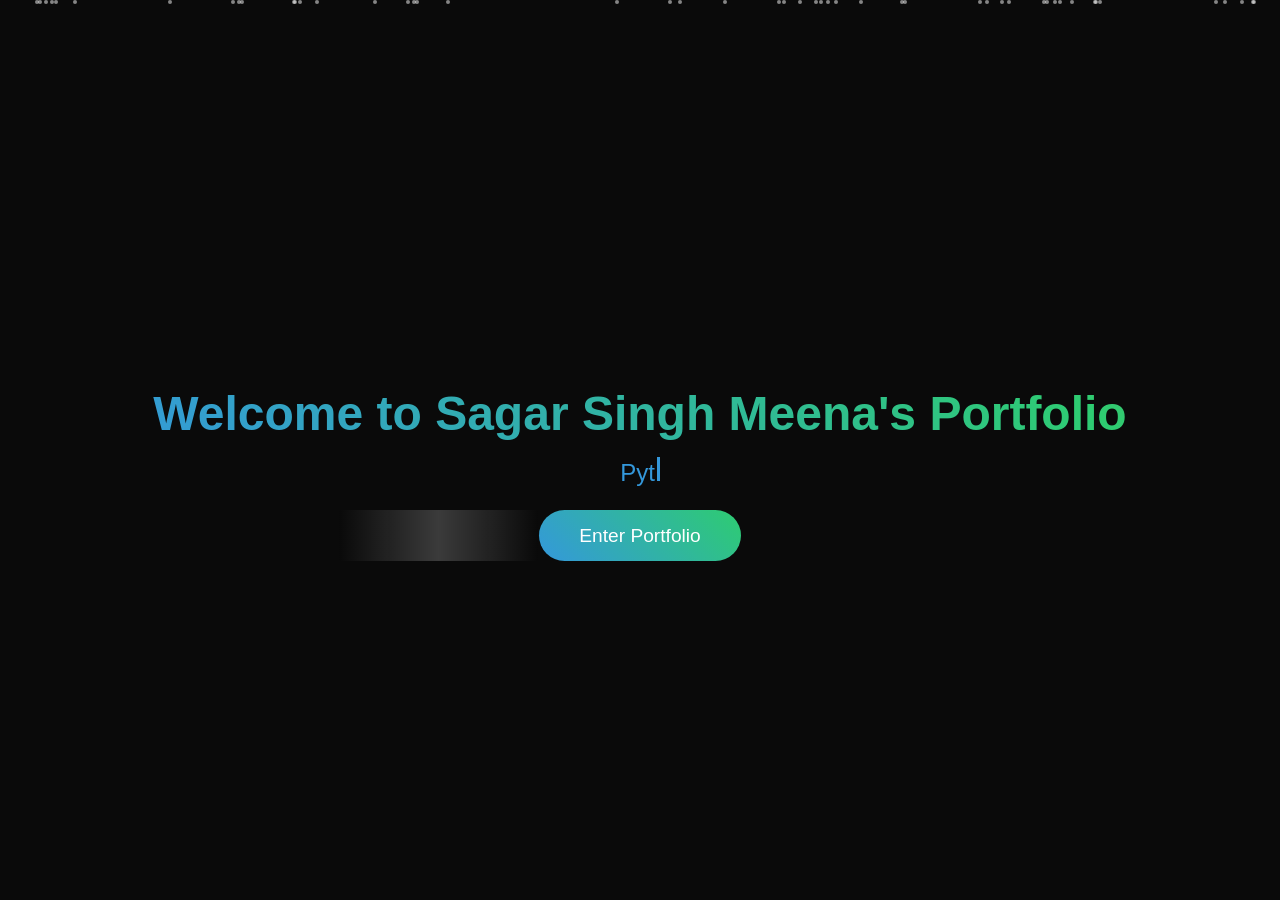
==== commit 91e5116e: "add animation and achivements" ====
--- a/index.html
+++ b/index.html
@@ -3,496 +3,183 @@
 <head>
     <meta charset="UTF-8">
     <meta name="viewport" content="width=device-width, initial-scale=1.0">
-    <title>Sagar Meena | Portfolio</title>
-    <link rel="stylesheet" href="styles.css">
-    <link rel="stylesheet" href="https://cdnjs.cloudflare.com/ajax/libs/font-awesome/6.0.0/css/all.min.css">
-    <link href="https://fonts.googleapis.com/css2?family=Poppins:wght@300;400;500;600;700&display=swap" rel="stylesheet">
+    <title>Welcome to Sagar's Portfolio</title>
+    <style>
+        body {
+            margin: 0;
+            padding: 0;
+            display: flex;
+            flex-direction: column;
+            justify-content: center;
+            align-items: center;
+            min-height: 100vh;
+            background-color: #0a0a0a;
+            font-family: 'Arial', sans-serif;
+            color: white;
+            overflow: hidden;
+        }
+
+        .particles {
+            position: fixed;
+            top: 0;
+            left: 0;
+            width: 100%;
+            height: 100%;
+            z-index: 1;
+        }
+
+        .particle {
+            position: absolute;
+            width: 4px;
+            height: 4px;
+            background: rgba(255, 255, 255, 0.5);
+            border-radius: 50%;
+            animation: float 15s infinite linear;
+        }
+
+        @keyframes float {
+            0% {
+                transform: translateY(0) translateX(0);
+                opacity: 0;
+            }
+            10% {
+                opacity: 1;
+            }
+            90% {
+                opacity: 1;
+            }
+            100% {
+                transform: translateY(-100vh) translateX(100px);
+                opacity: 0;
+            }
+        }
+
+        .content {
+            position: relative;
+            z-index: 2;
+            text-align: center;
+        }
+
+        .welcome-text {
+            font-size: 3rem;
+            margin-bottom: 1rem;
+            font-weight: bold;
+            background: linear-gradient(45deg, #3498db, #2ecc71, #e74c3c);
+            -webkit-background-clip: text;
+            background-clip: text;
+            color: transparent;
+            animation: gradient 3s ease infinite;
+            background-size: 200% 200%;
+        }
+
+        .typing-text {
+            font-size: 1.5rem;
+            margin-bottom: 2rem;
+            color: #3498db;
+            height: 1.5em;
+        }
+
+        .cursor {
+            display: inline-block;
+            width: 3px;
+            height: 1em;
+            background-color: #3498db;
+            margin-left: 2px;
+            animation: blink 1s infinite;
+        }
+
+        @keyframes blink {
+            0%, 100% { opacity: 1; }
+            50% { opacity: 0; }
+        }
+
+        @keyframes gradient {
+            0% { background-position: 0% 50%; }
+            50% { background-position: 100% 50%; }
+            100% { background-position: 0% 50%; }
+        }
+
+        .enter-button {
+            padding: 15px 40px;
+            font-size: 1.2rem;
+            background: linear-gradient(45deg, #3498db, #2ecc71);
+            color: white;
+            border: none;
+            border-radius: 30px;
+            cursor: pointer;
+            transition: all 0.3s ease;
+            text-decoration: none;
+            position: relative;
+            overflow: hidden;
+        }
+
+        .enter-button:hover {
+            transform: scale(1.05);
+            box-shadow: 0 0 20px rgba(52, 152, 219, 0.5);
+        }
+
+        .enter-button::before {
+            content: '';
+            position: absolute;
+            top: 0;
+            left: -100%;
+            width: 100%;
+            height: 100%;
+            background: linear-gradient(
+                90deg,
+                transparent,
+                rgba(255, 255, 255, 0.2),
+                transparent
+            );
+            transition: 0.5s;
+        }
+
+        .enter-button:hover::before {
+            left: 100%;
+        }
+    </style>
 </head>
 <body>
-    <!-- Header/Navigation -->
-    <header>
-        <nav class="navbar">
-            <div class="logo">Sagar</div>
-            <ul class="nav-links">
-                <li><a href="#home">Home</a></li>
-                <li><a href="#about">About</a></li>
-                <li><a href="#skills">Skills</a></li>
-                <li><a href="#projects">Projects</a></li>
-                <li><a href="#certificates">Certificates</a></li>
-                <li><a href="#resume">Resume</a></li>
-                <li><a href="#contact">Connect</a></li>
-            </ul>
-            <div class="hamburger">
-                <span></span>
-                <span></span>
-                <span></span>
-            </div>
-        </nav>
-    </header>
+    <div class="particles" id="particles"></div>
+    <div class="content">
+        <h1 class="welcome-text">Welcome to Sagar Singh Meena's Portfolio</h1>
+        <div class="typing-text" id="typing-text"></div>
+        <a href="portfolio.html" class="enter-button">Enter Portfolio</a>
+    </div>
 
-    <!-- Hero Section -->
-    <section id="home" class="hero">
-        <div class="hero-content">
-            <p class="welcome-text">Welcome To My Portfolio</p>
-            <h1>Introducing <span>Sagar</span> Meena</h1>
-            <p>Full-Stack Python Developer</p>
-            <p>A passionate Computer Science student at Lovely Professional University with a strong foundation in Data Science, Machine Learning, and Predictive Analysis. Skilled in Python Full-Stack Development, DevOps, and a wide range of data science tools and technologies, committed to building intelligent, scalable, and impactful solutions.</p>
-            <div class="hero-buttons">
-                <a href="#about" class="btn more-about">More About Me</a>
-                <div class="social-links">
-                    <a href="https://github.com/YOSKERnerv" target="_blank"><i class="fab fa-github"></i></a>
-                    <a href="https://www.linkedin.com/in/sagar-meena--/" target="_blank"><i class="fab fa-linkedin-in"></i></a>
-                    <a href="sagrpakar777@gmail.com"><i class="fas fa-envelope"></i></a>
-                </div>
-            </div>
-        </div>
-        <div class="hero-image">
-            <img src="./assets/images/sagar.jpg" alt="Amit Singh">
-            <div class="client-badge">
-                <i class="fas fa-code"></i>
-                5+ Projects
-            </div>
-        </div>
-    </section>
+    <script>
+        // Create particles
+        const particlesContainer = document.getElementById('particles');
+        for (let i = 0; i < 50; i++) {
+            const particle = document.createElement('div');
+            particle.className = 'particle';
+            particle.style.left = Math.random() * 100 + 'vw';
+            particle.style.animationDelay = Math.random() * 15 + 's';
+            particlesContainer.appendChild(particle);
+        }
 
-    <!-- About Section -->
-    <section id="about" class="about">
-        <h2>About Me</h2>
-        <div class="about-container">
-            <div class="about-left">
-                <div class="quick-info">
-                    <div class="info-item">
-                        <i class="fas fa-code"></i>
-                        <div>
-                            <h4>200+</h4>
-                            <p>Leetcode Questions</p>
-                        </div>
-                    </div>
-                    <div class="info-item">
-                        <i class="fas fa-award"></i>
-                        <div>
-                            <h4>5+</h4>
-                            <p>Projects</p>
-                        </div>
-                    </div>
-                    <div class="info-item">
-                        <i class="fas fa-laptop-code"></i>
-                        <div>
-                            <h4>Python</h4>
-                            <p>Full Stack</p>
-                        </div>
-                    </div>
-                </div>
-                <div class="bio-section">
-                    <h3>Who I Am</h3>
-                    <p>A passionate Computer Science student at Lovely Professional University with a strong foundation in Data Science, Machine Learning, and Predictive Analysis. Skilled in Python Full-Stack Development, DevOps, and a wide range of data science tools and technologies, committed to building intelligent, scalable, and impactful solutions.</p>
-                    <div class="bio-highlights">
-                        <div class="highlight-item">
-                            <i class="fas fa-rocket"></i>
-                            <div>
-                                <h4>Strategic Innovator</h4>
-                                <p>Analytical & Resourceful</p>
-                            </div>
-                        </div>
-                        <div class="highlight-item">
-                            <i class="fas fa-users"></i>
-                            <div>
-                                <h4>Synergistic Leader</h4>
-                                <p>Dynamic & Adaptable</p>
-                            </div>
-                        </div>
-                    </div>
-                </div>
-            </div>
-            
-            <div class="about-right">
-                <div class="education-section">
-                    <h3>Education & Achievements</h3>
-                    <div class="timeline">
-                        <div class="timeline-item current">
-                            <div class="timeline-content">
-                                <span class="date">2022 - 2026</span>
-                                <h4>B.Tech in Computer Science & Engineering</h4>
-                                <p>Lovely Professional University, Punjab</p>
-                                <ul class="achievements">
-                                    <li>CGPA: 7.4</li>
-                                    <li>Full Stack Development (Python)</li>
-                                    <li>DevOps (AWS, Docker, Jenkins)</li>
-                                    <li>Data Structures & Algorithms</li>
-                                    <li>Machine Learning</li>
-                                    <li>Data Science</li>
-                                    <li>Generative AI</li>
-                                </ul>
-                            </div>
-                        </div>
-                        <div class="timeline-item">
-                            <div class="timeline-content">
-                                <span class="date">2020 - 2021</span>
-                                <h4>Senior Secondary Education (XII)</h4>
-                                <p>Sarvodaya Sr. Sc. School, Kota</p>
-                                <ul class="achievements">
-                                    <li>Percentage: 89%</li>
-                                    <li>Statistical Mathematics</li>
-                                    <li>Web Development (HTML, CSS)</li>
-                                </ul>
-                            </div>
-                        </div>
-                    </div>
-                </div>
-            </div>
-        </div>
-    </section>
+        // Typing effect
+        const text = "Python-Fullstack Developer";
+        const typingText = document.getElementById('typing-text');
+        let i = 0;
+        
+        function typeWriter() {
+            if (i < text.length) {
+                typingText.innerHTML = text.substring(0, i + 1) + '<span class="cursor"></span>';
+                i++;
+                setTimeout(typeWriter, 100);
+            } else {
+                typingText.innerHTML = text + '<span class="cursor"></span>';
+            }
+        }
 
-    <!-- Skills Section -->
-    <section id="skills" class="skills">
-        <h2>Skills & Expertise</h2>
-        <div class="skills-container">
-            <div class="skill-category">
-                <div class="skill-header">
-                    <i class="fas fa-code"></i>
-                    <h3>Languages</h3>
-                </div>
-                <div class="skill-items">
-                    <div class="skill-tag"><i class="fab fa-java"></i> Java</div>
-                    <div class="skill-tag"><i class="fab fa-python"></i> Python</div>
-                    <div class="skill-tag"><i class="fab fa-java"></i> R-programming</div>
-                </div>
-            </div>
+        // Start typing effect
+        setTimeout(typeWriter, 1000);
 
-            <div class="skill-category">
-                <div class="skill-header">
-                    <i class="fas fa-layer-group"></i>
-                    <h3>Web Technologies</h3>
-                </div>
-                <div class="skill-items">
-                    <div class="skill-tag"><i class="fas fa-flask"></i> Flask</div> <!-- Flask -->
-                    <div class="skill-tag"><i class="fab fa-python"></i> Django</div> <!-- Django -->
-                    <div class="skill-tag"><i class="fas fa-robot"></i> Scikit-learn</div> <!-- Scikit-learn (no official logo, using robot) -->
-                    <div class="skill-tag"><i class="fas fa-database"></i> MongoDB</div> <!-- MongoDB -->
-                    <div class="skill-tag"><i class="fas fa-database"></i> MySQL</div> <!-- MySQL -->
-                </div>                
-            </div>
-
-            <div class="skill-category">
-                <div class="skill-header">
-                    <i class="fas fa-tools"></i>
-                    <h3>DevOps & Tools</h3>
-                </div>
-                <div class="skill-items">
-                    <div class="skill-tag"><i class="fab fa-docker"></i> Docker</div>
-                    <div class="skill-tag"><i class="fab fa-jenkins"></i> Jenkins</div>
-                    <div class="skill-tag"><i class="fab fa-git-alt"></i> Git</div>
-                    <div class="skill-tag"><i class="fab fa-github"></i> GitHub</div>
-                </div>
-            </div>
-
-            <div class="skill-category">
-                <div class="skill-header">
-                    <i class="fas fa-brain"></i>
-                    <h3>Areas of Interest</h3>
-                </div>
-                <div class="skill-items">
-                    <div class="skill-tag"><i class="fas fa-project-diagram"></i> Data Science</div>
-                    <div class="skill-tag"><i class="fas fa-code-branch"></i> Machine Learning</div>
-                    <div class="skill-tag"><i class="fas fa-robot"></i> Generative AI</div>
-                </div>
-            </div>
-
-            <div class="skill-category soft-skills">
-                <div class="skill-header">
-                    <i class="fas fa-heart"></i>
-                    <h3>Soft Skills</h3>
-                </div>
-                <div class="skill-items">
-                    <div class="skill-tag"><i class="fas fa-lightbulb"></i> Problem Solving</div>
-                    <div class="skill-tag"><i class="fas fa-users"></i> Teamwork</div>
-                    <div class="skill-tag"><i class="fas fa-sync-alt"></i> Adaptability</div>
-                    <div class="skill-tag"><i class="fas fa-bolt"></i> Quick Learner</div>
-                </div>
-            </div>
-        </div>
-    </section>
-
-    <!-- Projects Section -->
-    <section id="projects" class="projects">
-        <h2>Featured Projects</h2>
-        <div class="projects-grid">
-            <div class="project-card">
-                <div class="project-image">
-                    <img src="./assets/images/aicarrer.png" alt="Chat App">
-                    <div class="project-overlay">
-                        <div class="project-type">Full Stack</div>
-                        <div class="project-links">
-                            <a href="https://github.com/YOSKERnerv/-AICounselorWebsite.git" target="_blank" class="project-link">
-                                <i class="fab fa-github"></i>
-                            </a>
-                            <a href="" target="_blank" class="project-link">
-                                <i class="fas fa-external-link-alt"></i>
-                            </a>
-                        </div>
-                    </div>
-                </div>
-                <div class="project-content">
-                    <h3>AI Career Guidance System</h3>
-                    <p>An AI-powered platform with user authentication, email recommendations, offline ML predictions, and an AI chat assistant. Dockerized with Jenkins-based CI/CD.</p>
-                    <div class="tech-stack">
-                        <div class="tech-tag"><i class="fab fa-node-js"></i> Python</div>
-                        <div class="tech-tag"><i class="fas fa-database"></i> Flask</div>
-                        <div class="tech-tag"><i class="fas fa-plug"></i> Sckit-learn</div>
-                        <div class="tech-tag"><i class="fab fa-react"></i> Pandas</div>
-                    </div>
-                </div>
-            </div>
-
-            <div class="project-card">
-                <div class="project-image">
-                    <img src="./assets/images/Screenshot 2024-11-10 223735.png" alt="Music App">
-                    <div class="project-overlay">
-                        <div class="project-type">Backend Focus</div>
-                        <div class="project-links">
-                            <a href="https://github.com/YOSKERnerv/Machine-Learning.git" target="_blank" class="project-link">
-                                <i class="fab fa-github"></i>
-                            </a>
-                            <a href="" target="_blank" class="project-link">
-                                <i class="fas fa-external-link-alt"></i>
-                            </a>
-                        </div>
-                    </div>
-                </div>
-                <div class="project-content">
-                    <h3>Prediction of Diabetes </h3>
-                    <p>Built in R using supervised learning (KNN, Naive Bayes, Logistic Regression, etc.) with 93% accuracy through optimized preprocessing and model tuning.</p>
-                    <div class="tech-stack">
-                        <div class="tech-tag"><i class="fab fa-php"></i> Machine Learning</div>
-                        <div class="tech-tag"><i class="fas fa-database"></i> MySQL</div>
-                        <div class="tech-tag"><i class="fas fa-code"></i> R-programming</div>
-                        <div class="tech-tag"><i class="fab fa-css3-alt"></i> Tableau</div>
-                    </div>
-                </div>
-            </div>
-
-            <div class="project-card">
-                <div class="project-image">
-                    <img src="./assets/images/Screenshot 2025-04-22 015449.png" alt="LSWR Practice App">
-                    <div class="project-overlay">
-                        <div class="project-type">Frontend Focus</div>
-                        <div class="project-links">
-                            <a href="https://github.com/amit-singh-19/LSWR-practice-app" target="_blank" class="project-link">
-                                <i class="fab fa-github"></i>
-                            </a>
-                            <a href="" target="_blank" class="project-link">
-                                <i class="fas fa-external-link-alt"></i>
-                            </a>
-                        </div>
-                    </div>
-                </div>
-                <div class="project-content">
-                    <h3>Sales Data Deep Analysis & Dashboarding</h3>
-                    <p>Developed in R Studio & Tableau using Kaggle data to visualize national and regional sales trends. Identified top and low-performing products, uncovered sales patterns, and delivered data-driven insights to support strategic decision-making.</p>
-                    <div class="tech-stack">
-                        <div class="tech-tag"><i class="fab fa-react"></i> R-programming</div>
-                        <div class="tech-tag"><i class="fab fa-js"></i> Tableau Prep</div>
-                        <div class="tech-tag"><i class="fab fa-react"></i> Tableau Build</div>
-                        <div class="tech-tag"><i class="fas fa-database"></i>Excel</div>
-                    </div>
-                </div>
-            </div>
-        </div>
-
-        <div class="more-projects">
-            <a href="https://github.com/YOSKERnerv/Tableu.git" target="_blank" class="btn primary">
-                <i class="fab fa-github"></i>
-                View More Projects
-            </a>
-        </div>
-    </section>
-
-    <!-- Certificates Section -->
-    <section id="certificates" class="certificates">
-        <h2>Certificates</h2>
-        <div class="certificates-grid">
-            <div class="certificate-card">
-                <div class="certificate-image">
-                    <img src="./assets/certificates/udemy.png" alt="DevOps Certificate">
-                </div>
-                <div class="certificate-content">
-                    <h3>Udemy DSA</h3>
-                    <p>Issued by: Coursera</p>
-                    <p>Date: November 2024</p>
-                    <a href="./assets/certificates/UdemyDSA.pdf" target="_blank" class="btn primary">
-                        <i class="fas fa-external-link-alt"></i>
-                        View Certificate
-                    </a>
-                </div>
-            </div>
-
-            <div class="certificate-card">
-                <div class="certificate-image">
-                    <img src="./assets/certificates/cloud.png" alt="Cloud Computing Certificate">
-                </div>
-                <div class="certificate-content">
-                    <h3>Cloud Computing</h3>
-                    <p>Issued by: NPTEL</p>
-                    <p>Date: October 2024</p>
-                    <a href="./assets/certificates/Google Cloud Computing Foundations (1).pdf" target="_blank" class="btn primary">
-                        <i class="fas fa-external-link-alt"></i>
-                        View Certificate
-                    </a>
-                </div>
-            </div>
-
-            <div class="certificate-card">
-                <div class="certificate-image">
-                    <img src="./assets/certificates/rprogramming.png" alt="Data structure certificate">
-                </div>
-                <div class="certificate-content">
-                    <h3>R-programming</h3>
-                    <p>Issued by: Coursera</p>
-                    <p>Date: November 2023</p>
-                    <a href="./assets/certificates/Coursera ProgrammingInR.pdf" target="_blank" class="btn primary">
-                        <i class="fas fa-external-link-alt"></i>
-                        View Certificate
-                    </a>
-                </div>
-            </div>
-        </div>
-    </section>
-
-    <!-- Resume Section -->
-    <section id="resume" class="resume">
-        <h2>Resume</h2>
-        <div class="resume-content">
-            <div class="resume-card">
-                <div class="resume-header">
-                    <div class="resume-icon">
-                        <i class="fas fa-file-alt"></i>
-                    </div>
-                    <h3>Sagar Meena</h3>
-                    <p>Data Scientist</p>
-                </div>
-                <div class="resume-details">
-                    <div class="detail-item">
-                        <i class="fas fa-graduation-cap"></i>
-                        <div>
-                            <h4>Education</h4>
-                            <p>B.Tech in CSE - LPU</p>
-                            <span>CGPA: 7.4</span>
-                        </div>
-                    </div>
-                    <div class="detail-item">
-                        <i class="fas fa-code"></i>
-                        <div>
-                            <h4>Expertise</h4>
-                            <p>Python Development</p>
-                            <span>4+ Projects</span>
-                        </div>
-                    </div>
-                    <div class="detail-item">
-                        <i class="fas fa-brain"></i>
-                        <div>
-                            <h4>Skills</h4>
-                            <p>DSA & Problem Solving</p>
-                            <span>200+ Leetcode</span>
-                        </div>
-                    </div>
-                </div>
-                <div class="resume-footer">
-                    <a href="./assets/CV Normal.pdf" class="btn primary" download>
-                        <i class="fas fa-download"></i>
-                        Download Resume
-                    </a>
-                </div>
-            </div>
-        </div>
-    </section>
-
-    <!-- Contact Section -->
-    <section id="contact" class="contact">
-        <h2>Get in Touch</h2>
-        <div class="contact-container">
-            <div class="contact-info">
-                <div class="contact-header">
-                    <h3>Let's Connect</h3>
-                    <p>Feel free to reach out for collaborations or just a friendly hello</p>
-                </div>
-                <div class="contact-details">
-                    <div class="contact-item">
-                        <div class="contact-icon">
-                            <i class="fas fa-envelope"></i>
-                        </div>
-                        <div class="contact-text">
-                            <h4>Email</h4>
-                            <p>sagrpakar777@gmail.com</p>
-                        </div>
-                    </div>
-                    <div class="contact-item">
-                        <div class="contact-icon">
-                            <i class="fas fa-phone"></i>
-                        </div>
-                        <div class="contact-text">
-                            <h4>Phone</h4>
-                            <p>+91 7239942006</p>
-                        </div>
-                    </div>
-                    <div class="contact-item">
-                        <div class="contact-icon">
-                            <i class="fas fa-map-marker-alt"></i>
-                        </div>
-                        <div class="contact-text">
-                            <h4>Location</h4>
-                            <p>Sapotra, India</p>
-                        </div>
-                    </div>
-                </div>
-                <div class="social-links">
-                    <a href="https://github.com/YOSKERnerv" target="_blank" class="social-link">
-                        <i class="fab fa-github"></i>
-                    </a>
-                    <a href="https://www.linkedin.com/in/sagar-meena--/" target="_blank" class="social-link">
-                        <i class="fab fa-linkedin-in"></i>
-                    </a>
-                    <a href="sagarpakar777@gmail.com" class="social-link">
-                        <i class="fas fa-envelope"></i>
-                    </a>
-                </div>
-            </div>
-            <form id="contact-form" class="contact-form">
-                <div class="form-header">
-                    <h3>Send a Message</h3>
-                    <p>I'll get back to you as soon as possible</p>
-                </div>
-                <div class="form-group">
-                    <label for="name">Your Name</label>
-                    <input type="text" id="name" name="name" placeholder="Enter your name" required>
-                </div>
-                <div class="form-group">
-                    <label for="email">Your Email</label>
-                    <input type="email" id="email" name="email" placeholder="Enter your email" required>
-                </div>
-                <div class="form-group">
-                    <label for="message">Your Message</label>
-                    <textarea id="message" name="message" placeholder="Type your message here" required></textarea>
-                </div>
-                <button type="submit" class="btn primary">
-                    <i class="fas fa-paper-plane"></i>
-                    Send Message
-                </button>
-            </form>
-        </div>
-    </section>
-
-    <!-- Footer -->
-    <footer>
-        <div class="footer-content">
-            <div class="social-icons">
-                <a href="https://github.com/YOSKERnerv" target="_blank"><i class="fab fa-github"></i></a>
-                <a href="https://www.linkedin.com/in/sagar-meena--/" target="_blank"><i class="fab fa-linkedin"></i></a>
-                <a href="#" target="_blank"><i class="fab fa-twitter"></i></a>
-            </div>
-            <p>&copy; 2025 Sagar Meena. All rights reserved.</p>
-        </div>
-    </footer>
-
-    <script src="script.js"></script>
+        // Auto-redirect after 10 seconds
+        setTimeout(() => {
+            window.location.href = 'portfolio.html';
+        }, 10000);
+    </script>
 </body>
 </html> 
